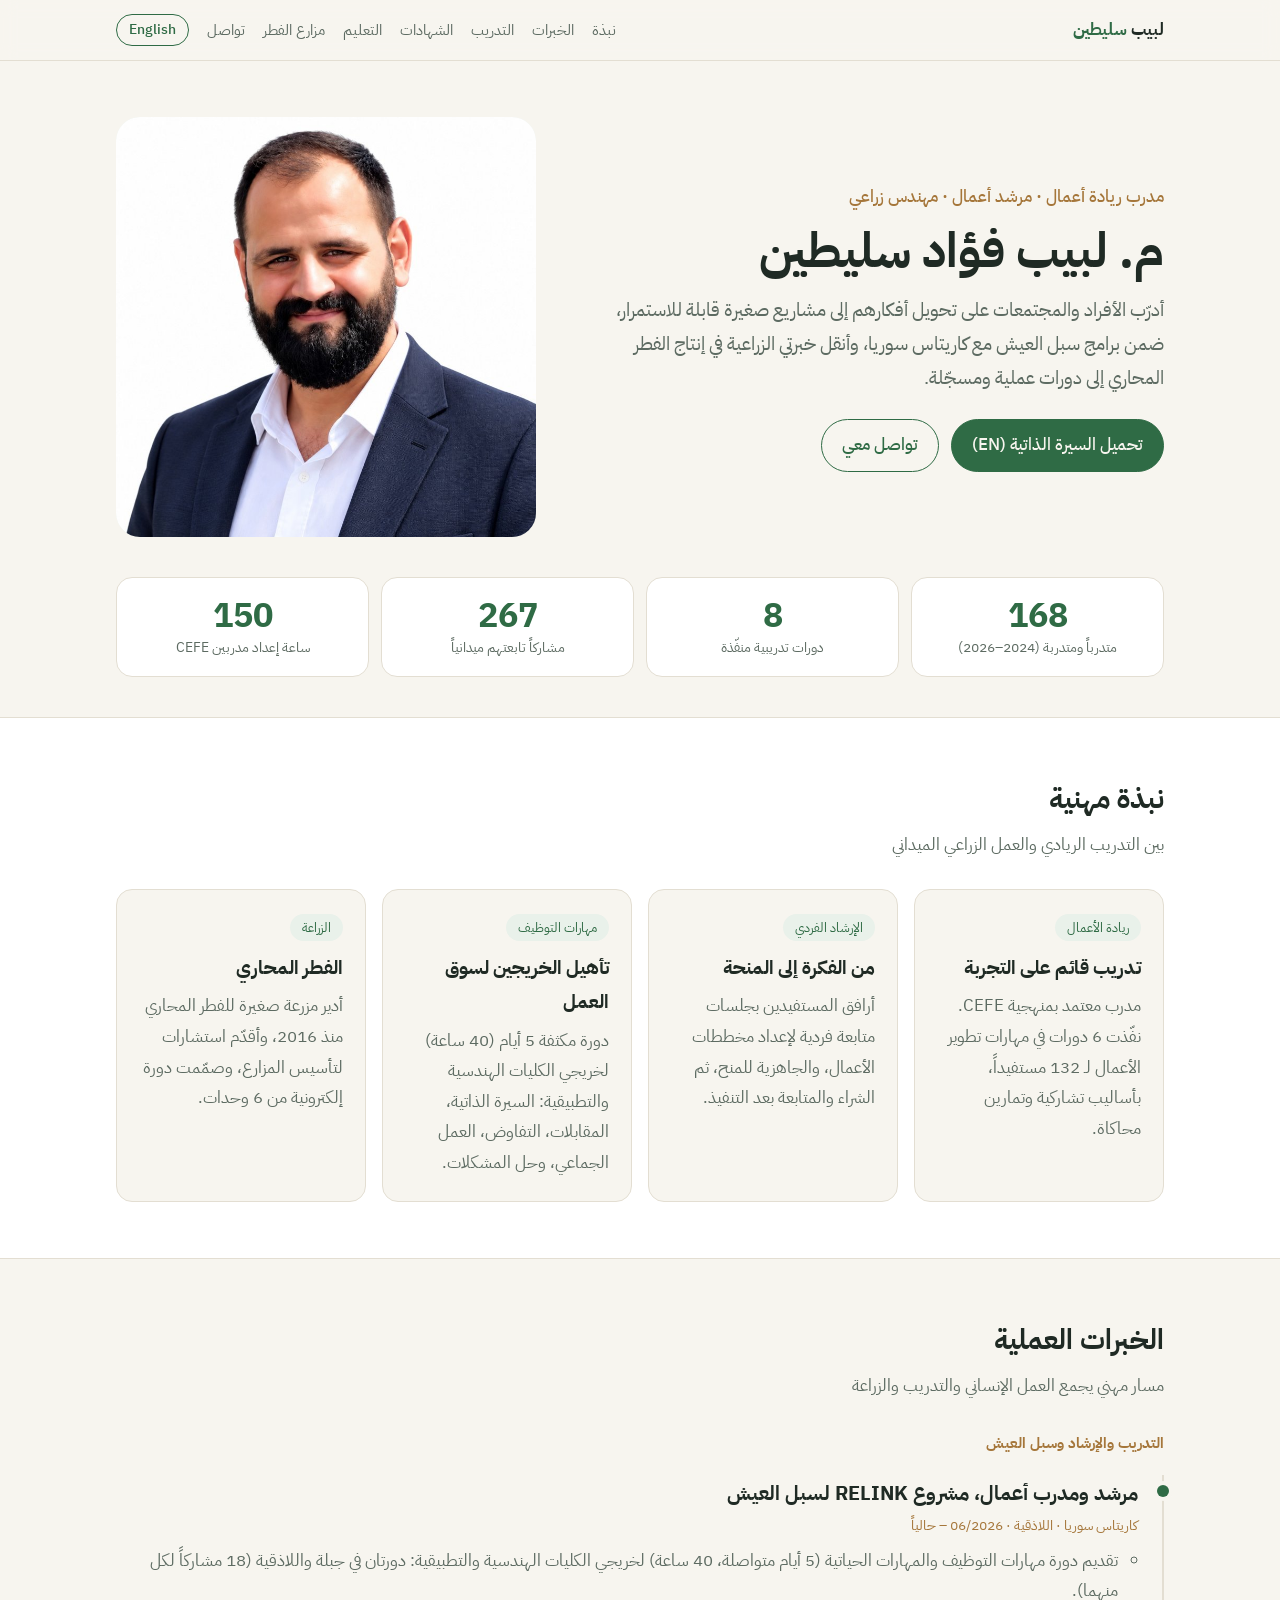
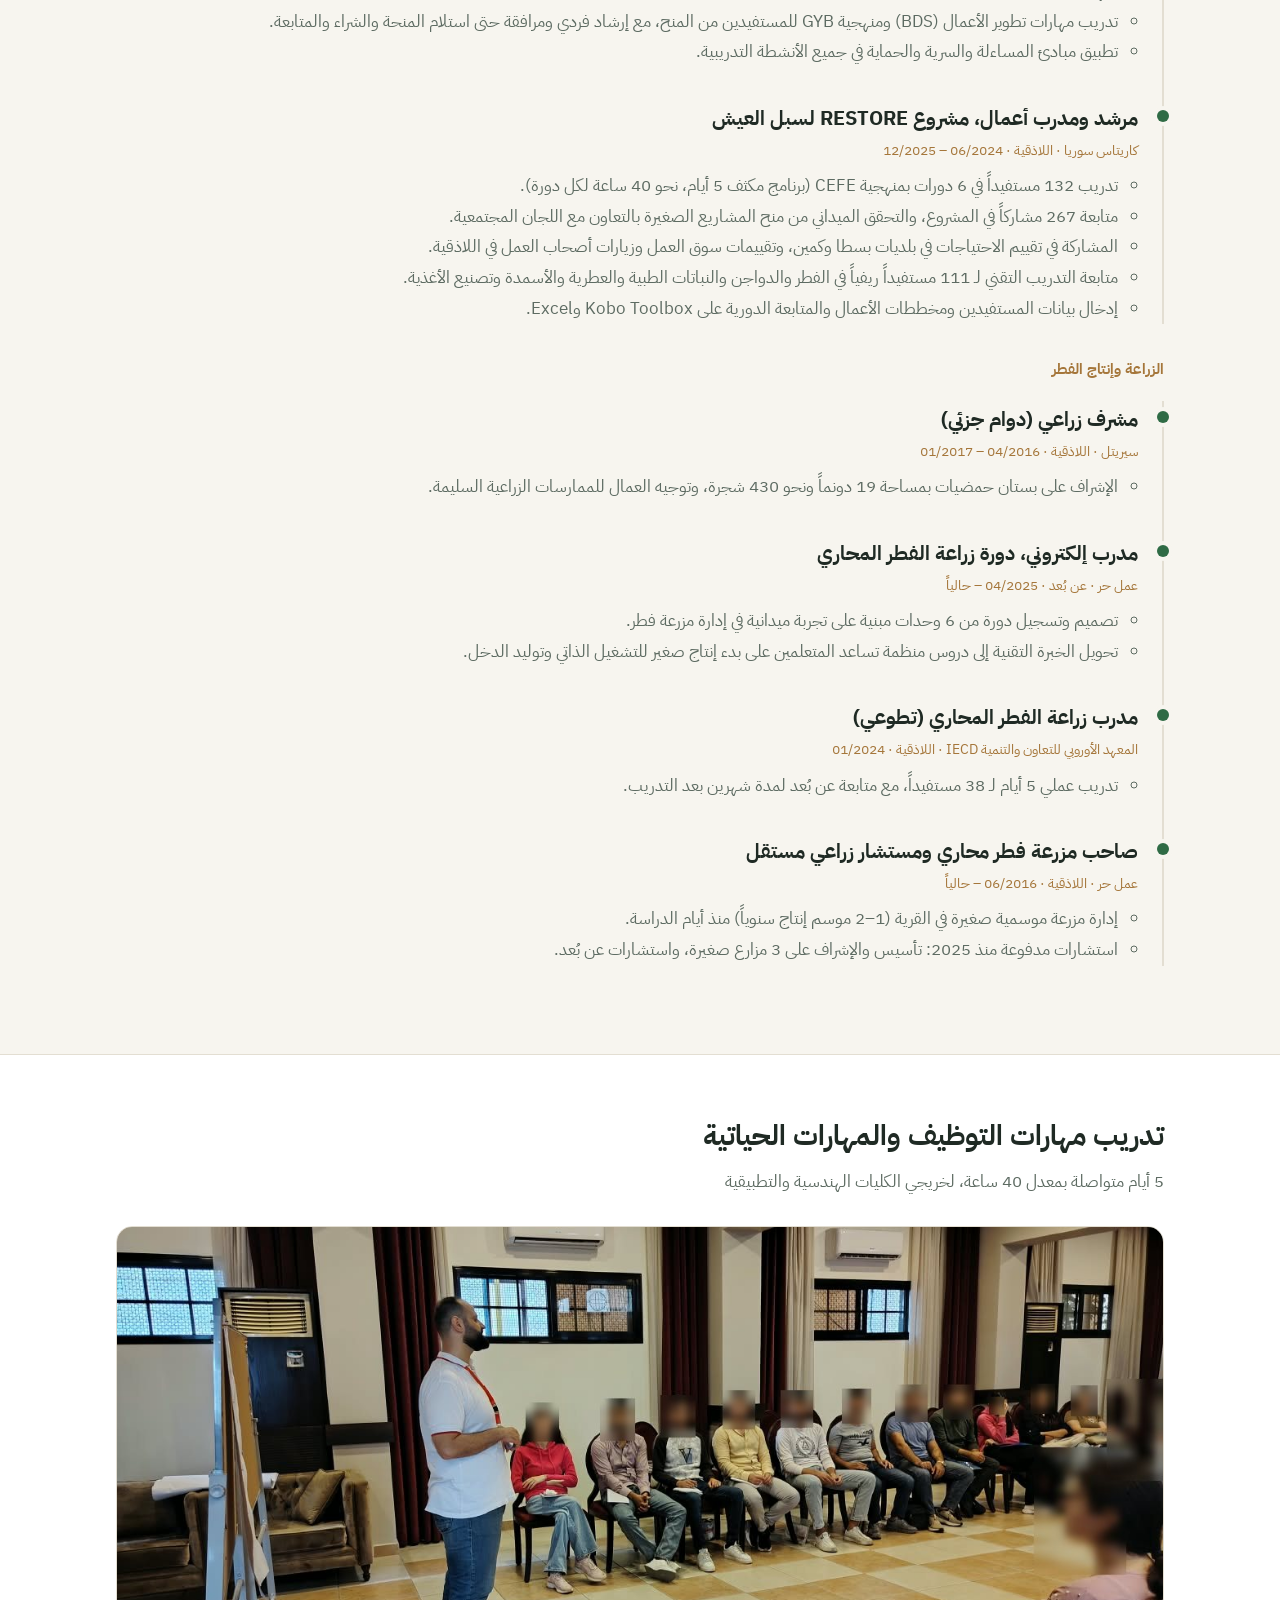
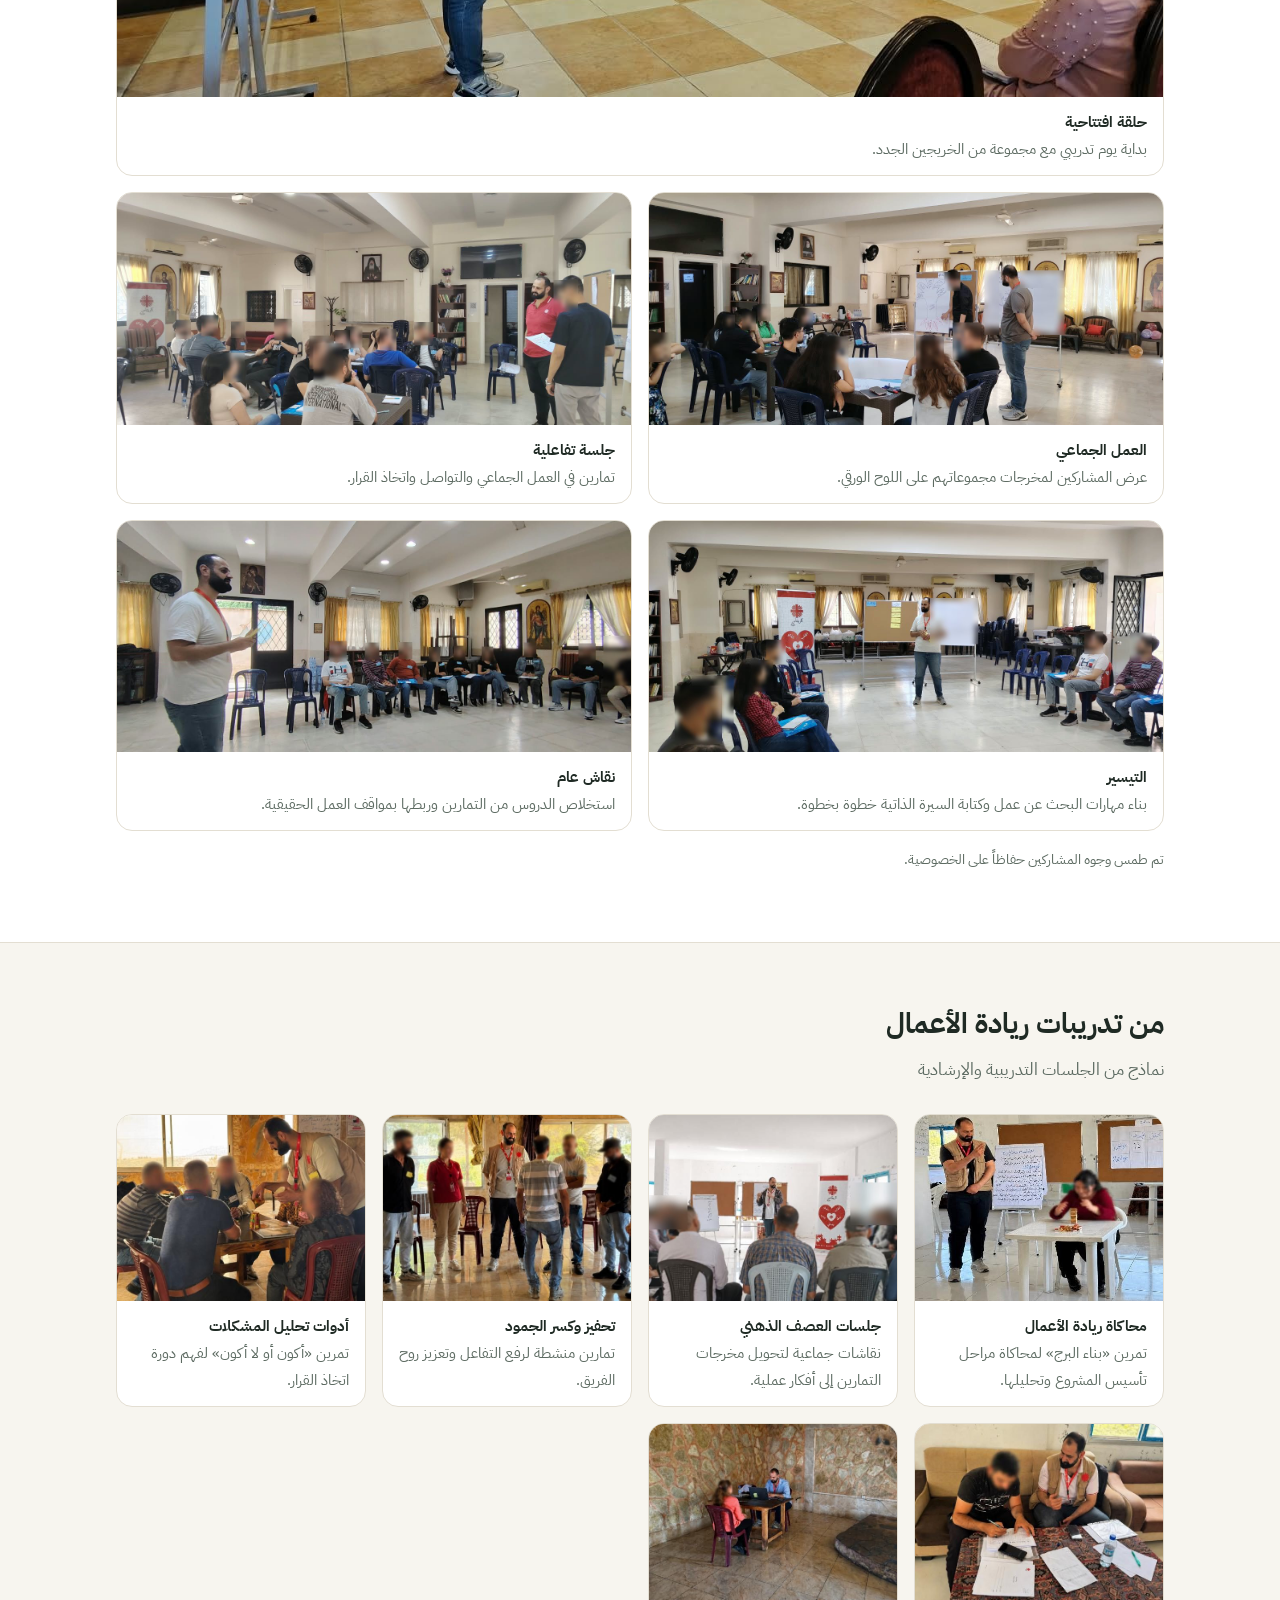
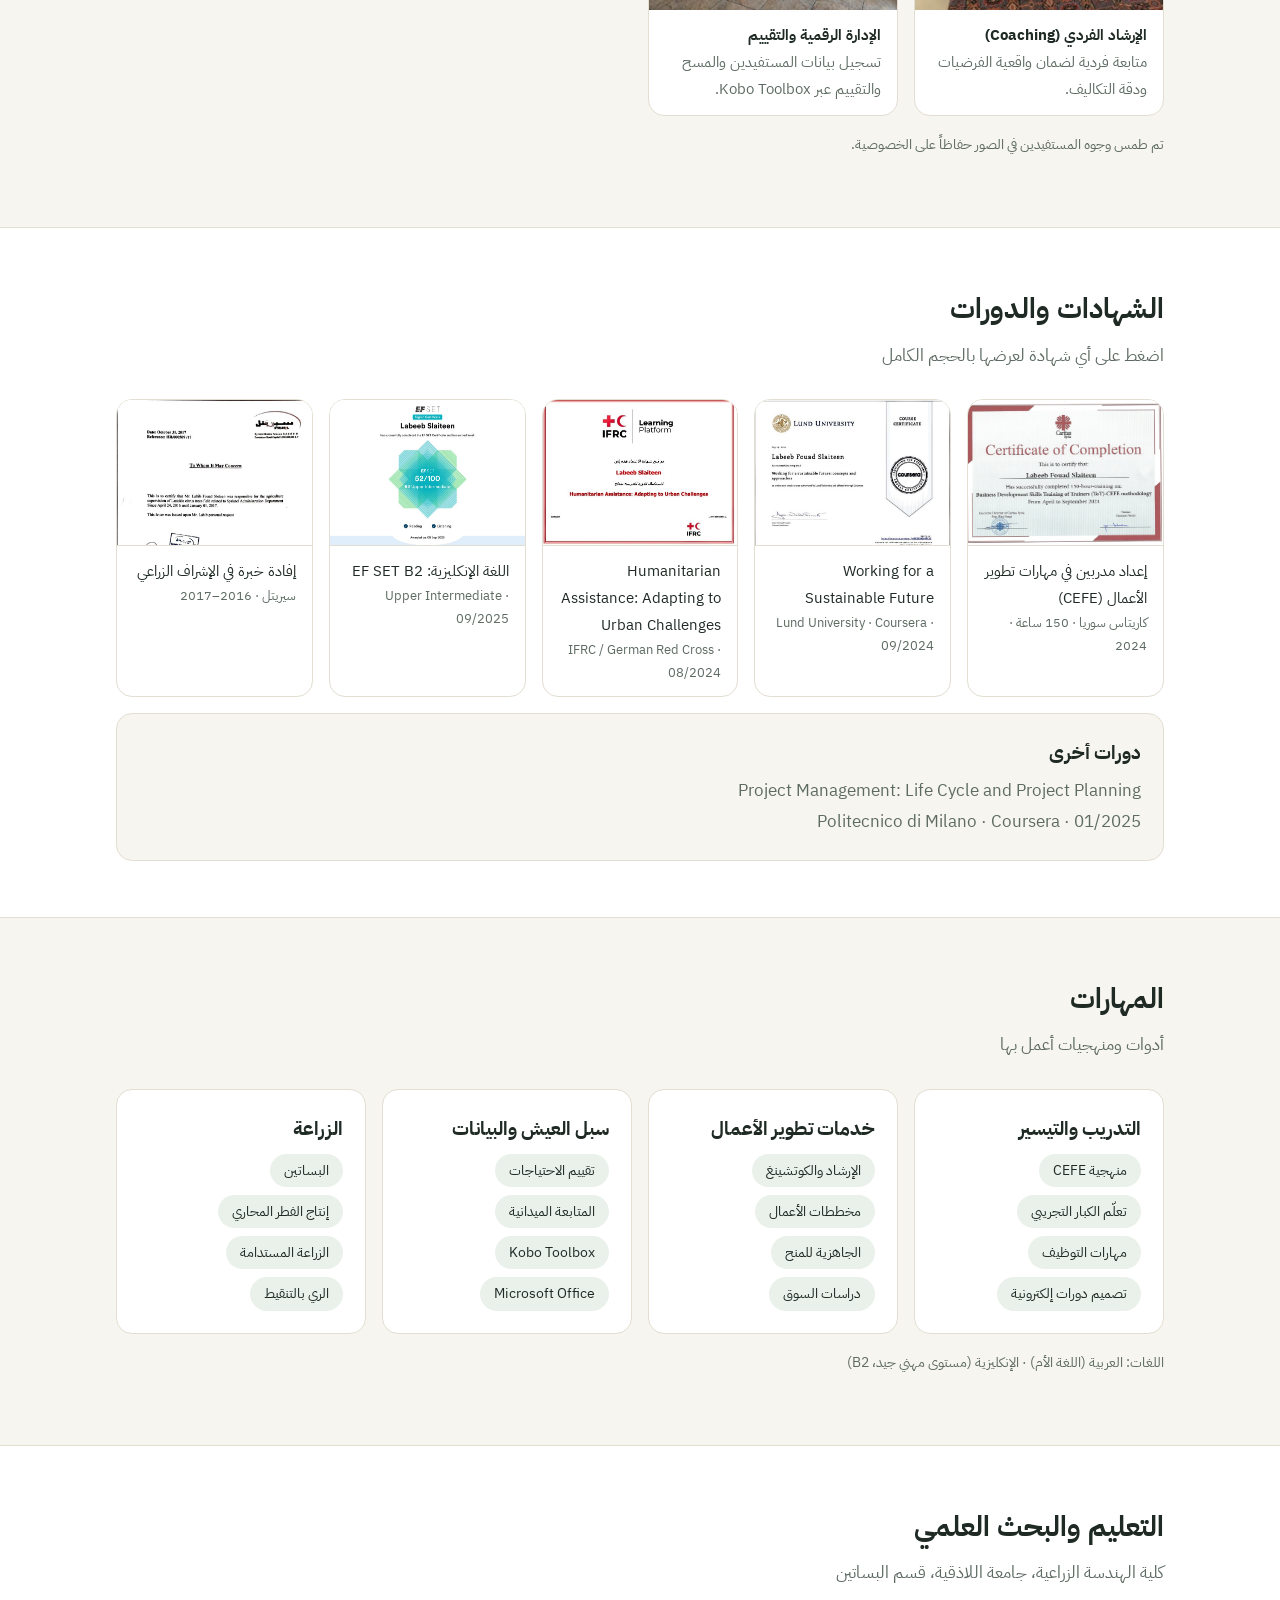
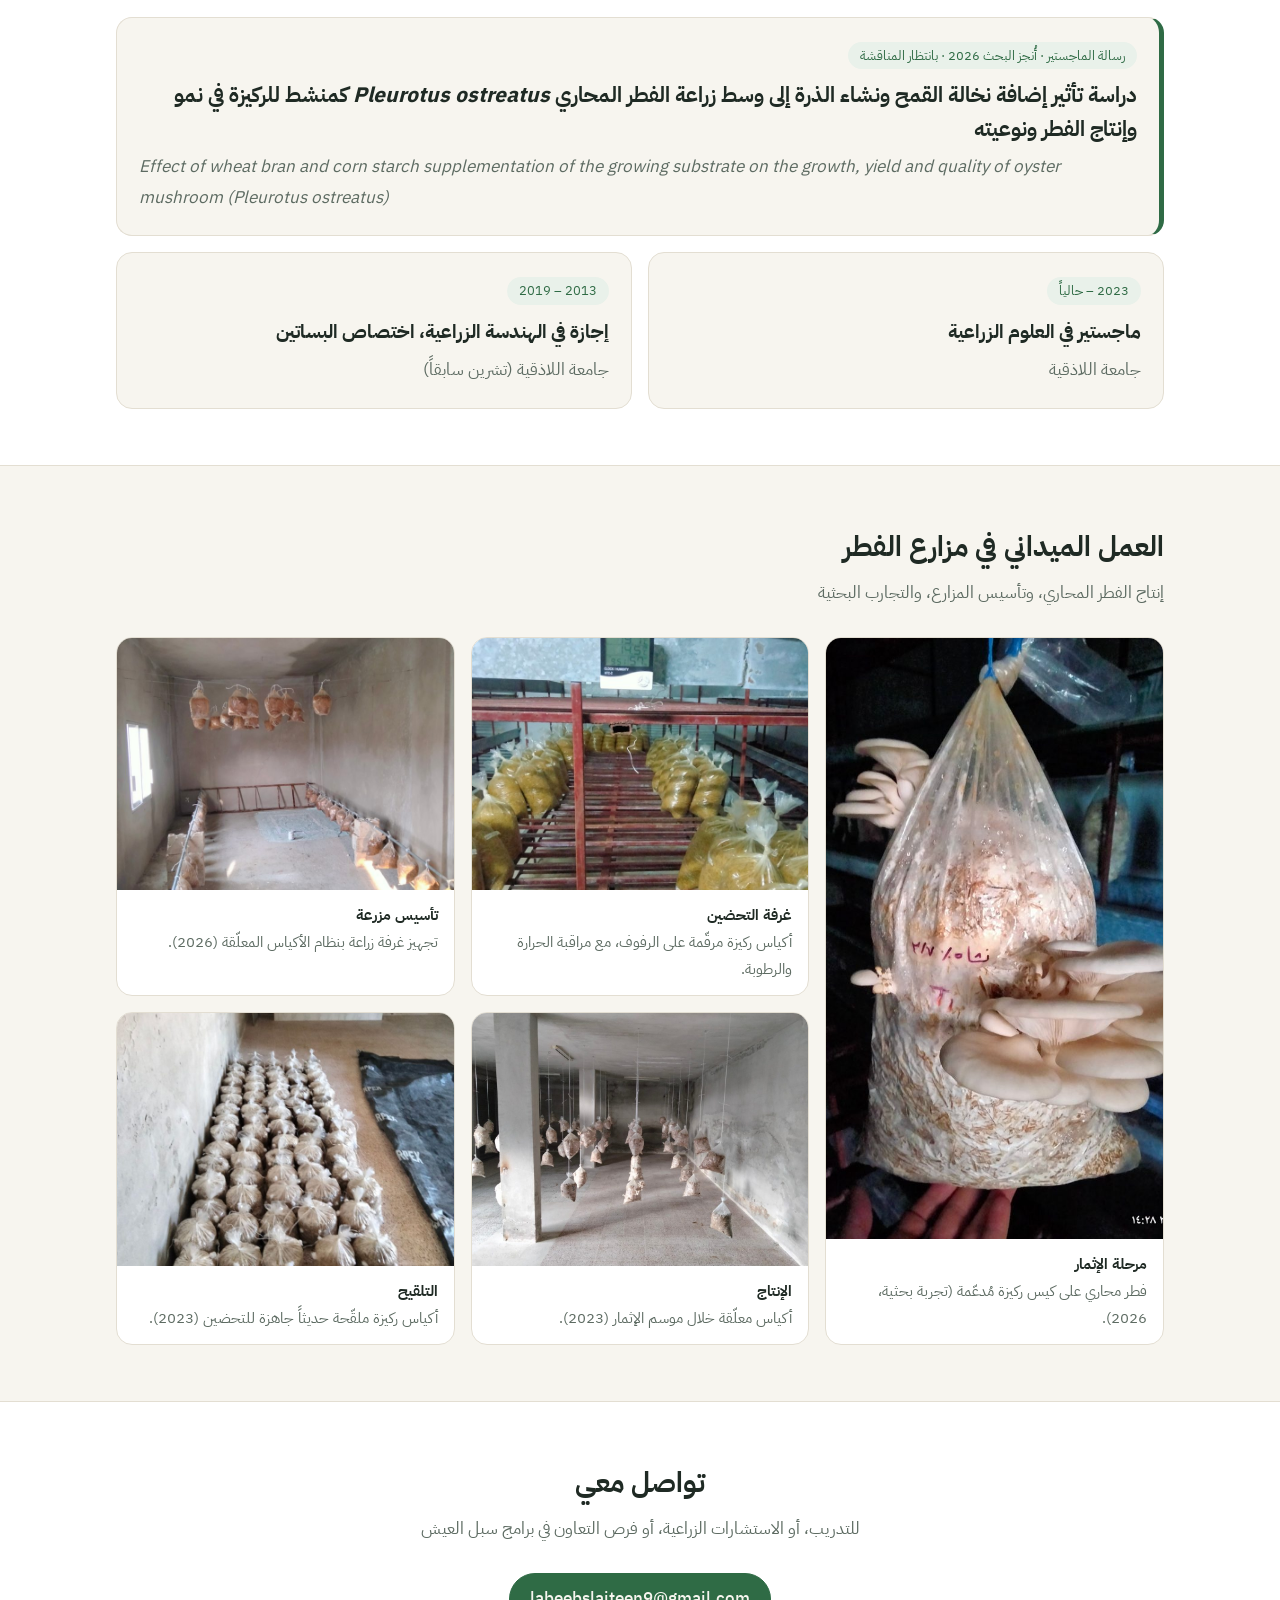
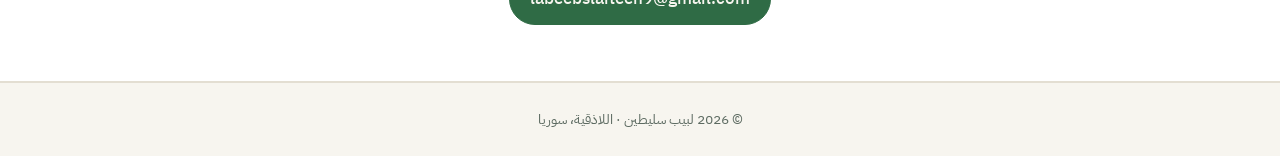
==== ar/index.html @ 0c7c473b "Put training experience and galleries first, agriculture and mushroom content last Co-Authored-By: C" ====
<!doctype html>
<html lang="ar" dir="rtl">
<head>
<meta charset="utf-8">
<meta name="viewport" content="width=device-width, initial-scale=1">
<title>لبيب سليطين | مدرب ريادة أعمال ومهندس زراعي</title>
<meta name="description" content="لبيب سليطين: مدرب ريادة أعمال ومهارات توظيف، ومرشد أعمال في برامج سبل العيش، ومهندس زراعي متخصص في إنتاج الفطر المحاري.">
<meta property="og:title" content="لبيب سليطين | مدرب ريادة أعمال ومهندس زراعي">
<meta property="og:description" content="معرض أعمال: تدريب ريادة الأعمال (CEFE)، مهارات التوظيف، الإرشاد الفردي، وإنتاج الفطر المحاري.">
<meta property="og:image" content="https://labeebslaiteen9-alt.github.io/assets/img/profile.jpg">
<meta property="og:url" content="https://labeebslaiteen9-alt.github.io/ar/">
<meta property="og:type" content="website">
<meta name="twitter:card" content="summary_large_image">
<link rel="preconnect" href="https://fonts.googleapis.com">
<link rel="preconnect" href="https://fonts.gstatic.com" crossorigin>
<link href="https://fonts.googleapis.com/css2?family=IBM+Plex+Sans:wght@400;500;700&family=IBM+Plex+Sans+Arabic:wght@400;500;700&display=swap" rel="stylesheet">
<link rel="stylesheet" href="../assets/style.css">
<link rel="alternate" hreflang="en" href="../">
</head>
<body>

<header class="nav">
  <div class="wrap">
    <a class="logo" href="#top">لبيب <span>سليطين</span></a>
    <div class="nav-end">
    <nav><ul>
      <li><a href="#about">نبذة</a></li>
      <li><a href="#experience">الخبرات</a></li>
      <li><a href="#employability">التدريب</a></li>
      <li><a href="#certs">الشهادات</a></li>
      <li><a href="#research">التعليم</a></li>
      <li><a href="#farm">مزارع الفطر</a></li>
      <li><a href="#contact">تواصل</a></li>
    </ul></nav>
    <a class="lang" href="../" lang="en">English</a>
    </div>
  </div>
</header>

<main id="top">
<section class="hero">
  <div class="wrap">
    <div>
      <p class="kicker">مدرب ريادة أعمال · مرشد أعمال · مهندس زراعي</p>
      <h1>م. لبيب فؤاد سليطين</h1>
      <p class="lead">أدرّب الأفراد والمجتمعات على تحويل أفكارهم إلى مشاريع صغيرة قابلة للاستمرار، ضمن برامج سبل العيش مع كاريتاس سوريا، وأنقل خبرتي الزراعية في إنتاج الفطر المحاري إلى دورات عملية ومسجّلة.</p>
      <div class="btns">
        <a class="btn primary" href="../assets/docs/Labeeb_Slaiteen_CV.pdf" target="_blank">تحميل السيرة الذاتية (EN)</a>
        <a class="btn ghost" href="#contact">تواصل معي</a>
      </div>
    </div>
    <div class="hero-img"><img src="../assets/img/profile.jpg" alt="صورة لبيب سليطين"></div>
  </div>
  <div class="wrap">
    <div class="stats" style="margin-top:40px">
      <div class="stat"><b>168</b><span>متدرباً ومتدربة (2024–2026)</span></div>
      <div class="stat"><b>8</b><span>دورات تدريبية منفّذة</span></div>
      <div class="stat"><b>267</b><span>مشاركاً تابعتهم ميدانياً</span></div>
      <div class="stat"><b>150</b><span>ساعة إعداد مدربين CEFE</span></div>
    </div>
  </div>
</section>

<section id="about" class="alt">
  <div class="wrap">
    <h2>نبذة مهنية</h2>
    <p class="sub">بين التدريب الريادي والعمل الزراعي الميداني</p>
    <div class="grid">
      <div class="card">
        <span class="tag">ريادة الأعمال</span>
        <h3>تدريب قائم على التجربة</h3>
        <p>مدرب معتمد بمنهجية CEFE. نفّذت 6 دورات في مهارات تطوير الأعمال لـ 132 مستفيداً، بأساليب تشاركية وتمارين محاكاة.</p>
      </div>
      <div class="card">
        <span class="tag">الإرشاد الفردي</span>
        <h3>من الفكرة إلى المنحة</h3>
        <p>أرافق المستفيدين بجلسات متابعة فردية لإعداد مخططات الأعمال، والجاهزية للمنح، ثم الشراء والمتابعة بعد التنفيذ.</p>
      </div>
      <div class="card">
        <span class="tag">مهارات التوظيف</span>
        <h3>تأهيل الخريجين لسوق العمل</h3>
        <p>دورة مكثفة 5 أيام (40 ساعة) لخريجي الكليات الهندسية والتطبيقية: السيرة الذاتية، المقابلات، التفاوض، العمل الجماعي، وحل المشكلات.</p>
      </div>
      <div class="card">
        <span class="tag">الزراعة</span>
        <h3>الفطر المحاري</h3>
        <p>أدير مزرعة صغيرة للفطر المحاري منذ 2016، وأقدّم استشارات لتأسيس المزارع، وصمّمت دورة إلكترونية من 6 وحدات.</p>
      </div>
    </div>
  </div>
</section>

<section id="experience">
  <div class="wrap">
    <h2>الخبرات العملية</h2>
    <p class="sub">مسار مهني يجمع العمل الإنساني والتدريب والزراعة</p>
    <h3 class="group-title">التدريب والإرشاد وسبل العيش</h3>
    <ol class="timeline">
      <li>
        <h3>مرشد ومدرب أعمال، مشروع RELINK لسبل العيش</h3>
        <p class="meta">كاريتاس سوريا · اللاذقية · 06/2026 – حالياً</p>
        <ul>
          <li>تقديم دورة مهارات التوظيف والمهارات الحياتية (5 أيام متواصلة، 40 ساعة) لخريجي الكليات الهندسية والتطبيقية: دورتان في جبلة واللاذقية (18 مشاركاً لكل منهما).</li>
          <li>تدريب مهارات تطوير الأعمال (BDS) ومنهجية GYB للمستفيدين من المنح، مع إرشاد فردي ومرافقة حتى استلام المنحة والشراء والمتابعة.</li>
          <li>تطبيق مبادئ المساءلة والسرية والحماية في جميع الأنشطة التدريبية.</li>
        </ul>
      </li>
      <li>
        <h3>مرشد ومدرب أعمال، مشروع RESTORE لسبل العيش</h3>
        <p class="meta">كاريتاس سوريا · اللاذقية · 06/2024 – 12/2025</p>
        <ul>
          <li>تدريب 132 مستفيداً في 6 دورات بمنهجية CEFE (برنامج مكثف 5 أيام، نحو 40 ساعة لكل دورة).</li>
          <li>متابعة 267 مشاركاً في المشروع، والتحقق الميداني من منح المشاريع الصغيرة بالتعاون مع اللجان المجتمعية.</li>
          <li>المشاركة في تقييم الاحتياجات في بلديات بسطا وكمين، وتقييمات سوق العمل وزيارات أصحاب العمل في اللاذقية.</li>
          <li>متابعة التدريب التقني لـ 111 مستفيداً ريفياً في الفطر والدواجن والنباتات الطبية والعطرية والأسمدة وتصنيع الأغذية.</li>
          <li>إدخال بيانات المستفيدين ومخططات الأعمال والمتابعة الدورية على Kobo Toolbox وExcel.</li>
        </ul>
      </li>
    </ol>
    <h3 class="group-title">الزراعة وإنتاج الفطر</h3>
    <ol class="timeline">
      <li>
        <h3>مشرف زراعي (دوام جزئي)</h3>
        <p class="meta">سيريتل · اللاذقية · 04/2016 – 01/2017</p>
        <ul>
          <li>الإشراف على بستان حمضيات بمساحة 19 دونماً ونحو 430 شجرة، وتوجيه العمال للممارسات الزراعية السليمة.</li>
        </ul>
      </li>
      <li>
        <h3>مدرب إلكتروني، دورة زراعة الفطر المحاري</h3>
        <p class="meta">عمل حر · عن بُعد · 04/2025 – حالياً</p>
        <ul>
          <li>تصميم وتسجيل دورة من 6 وحدات مبنية على تجربة ميدانية في إدارة مزرعة فطر.</li>
          <li>تحويل الخبرة التقنية إلى دروس منظمة تساعد المتعلمين على بدء إنتاج صغير للتشغيل الذاتي وتوليد الدخل.</li>
        </ul>
      </li>
      <li>
        <h3>مدرب زراعة الفطر المحاري (تطوعي)</h3>
        <p class="meta">المعهد الأوروبي للتعاون والتنمية IECD · اللاذقية · 01/2024</p>
        <ul>
          <li>تدريب عملي 5 أيام لـ 38 مستفيداً، مع متابعة عن بُعد لمدة شهرين بعد التدريب.</li>
        </ul>
      </li>
      <li>
        <h3>صاحب مزرعة فطر محاري ومستشار زراعي مستقل</h3>
        <p class="meta">عمل حر · اللاذقية · 06/2016 – حالياً</p>
        <ul>
          <li>إدارة مزرعة موسمية صغيرة في القرية (1–2 موسم إنتاج سنوياً) منذ أيام الدراسة.</li>
          <li>استشارات مدفوعة منذ 2025: تأسيس والإشراف على 3 مزارع صغيرة، واستشارات عن بُعد.</li>
        </ul>
      </li>
    </ol>
  </div>
</section>

<section id="employability" class="alt">
  <div class="wrap">
    <h2>تدريب مهارات التوظيف والمهارات الحياتية</h2>
    <p class="sub">5 أيام متواصلة بمعدل 40 ساعة، لخريجي الكليات الهندسية والتطبيقية</p>
    <div class="gallery">
      <figure><img src="../assets/img/emp-circle.jpg" alt="جلسة تدريب مهارات التوظيف" loading="lazy"><figcaption><b>حلقة افتتاحية</b>بداية يوم تدريبي مع مجموعة من الخريجين الجدد.</figcaption></figure>
      <figure><img src="../assets/img/emp-groupwork.jpg" alt="جلسة تدريب مهارات التوظيف" loading="lazy"><figcaption><b>العمل الجماعي</b>عرض المشاركين لمخرجات مجموعاتهم على اللوح الورقي.</figcaption></figure>
      <figure><img src="../assets/img/emp-session.jpg" alt="جلسة تدريب مهارات التوظيف" loading="lazy"><figcaption><b>جلسة تفاعلية</b>تمارين في العمل الجماعي والتواصل واتخاذ القرار.</figcaption></figure>
      <figure><img src="../assets/img/emp-facilitation.jpg" alt="جلسة تدريب مهارات التوظيف" loading="lazy"><figcaption><b>التيسير</b>بناء مهارات البحث عن عمل وكتابة السيرة الذاتية خطوة بخطوة.</figcaption></figure>
      <figure><img src="../assets/img/emp-discussion.jpg" alt="جلسة تدريب مهارات التوظيف" loading="lazy"><figcaption><b>نقاش عام</b>استخلاص الدروس من التمارين وربطها بمواقف العمل الحقيقية.</figcaption></figure>
    </div>
    <p class="note">تم طمس وجوه المشاركين حفاظاً على الخصوصية.</p>
  </div>
</section>

<section id="gallery">
  <div class="wrap">
    <h2>من تدريبات ريادة الأعمال</h2>
    <p class="sub">نماذج من الجلسات التدريبية والإرشادية</p>
    <div class="gallery">
      <figure><img src="../assets/img/tower.jpg" alt="تمرين بناء البرج" loading="lazy"><figcaption><b>محاكاة ريادة الأعمال</b>تمرين «بناء البرج» لمحاكاة مراحل تأسيس المشروع وتحليلها.</figcaption></figure>
      <figure><img src="../assets/img/brainstorm.jpg" alt="جلسة عصف ذهني" loading="lazy"><figcaption><b>جلسات العصف الذهني</b>نقاشات جماعية لتحويل مخرجات التمارين إلى أفكار عملية.</figcaption></figure>
      <figure><img src="../assets/img/energizer.jpg" alt="تمرين منشط" loading="lazy"><figcaption><b>تحفيز وكسر الجمود</b>تمارين منشطة لرفع التفاعل وتعزيز روح الفريق.</figcaption></figure>
      <figure><img src="../assets/img/problem.jpg" alt="تحليل المشكلات" loading="lazy"><figcaption><b>أدوات تحليل المشكلات</b>تمرين «أكون أو لا أكون» لفهم دورة اتخاذ القرار.</figcaption></figure>
      <figure><img src="../assets/img/coaching.jpg" alt="إرشاد فردي" loading="lazy"><figcaption><b>الإرشاد الفردي (Coaching)</b>متابعة فردية لضمان واقعية الفرضيات ودقة التكاليف.</figcaption></figure>
      <figure><img src="../assets/img/kobo.jpg" alt="جمع بيانات" loading="lazy"><figcaption><b>الإدارة الرقمية والتقييم</b>تسجيل بيانات المستفيدين والمسح والتقييم عبر Kobo Toolbox.</figcaption></figure>
    </div>
    <p class="note">تم طمس وجوه المستفيدين في الصور حفاظاً على الخصوصية.</p>
  </div>
</section>

<section id="certs" class="alt">
  <div class="wrap">
    <h2>الشهادات والدورات</h2>
    <p class="sub">اضغط على أي شهادة لعرضها بالحجم الكامل</p>
    <div class="certs">
      <a class="cert" href="../assets/certs/cefe-tot.jpg" target="_blank"><img src="../assets/certs/cefe-tot.jpg" alt="شهادة CEFE ToT" loading="lazy"><div>إعداد مدربين في مهارات تطوير الأعمال (CEFE)<small>كاريتاس سوريا · 150 ساعة · 2024</small></div></a>
      <a class="cert" href="../assets/certs/lund.jpg" target="_blank"><img src="../assets/certs/lund.jpg" alt="شهادة جامعة لوند" loading="lazy"><div>Working for a Sustainable Future<small>Lund University · Coursera · 09/2024</small></div></a>
      <a class="cert" href="../assets/certs/ifrc.jpg" target="_blank"><img src="../assets/certs/ifrc.jpg" alt="شهادة IFRC" loading="lazy"><div>Humanitarian Assistance: Adapting to Urban Challenges<small>IFRC / German Red Cross · 08/2024</small></div></a>
      <a class="cert" href="../assets/certs/efset.jpg" target="_blank"><img src="../assets/certs/efset.jpg" alt="شهادة EF SET" loading="lazy"><div>اللغة الإنكليزية: <bdi>EF SET B2</bdi><small>Upper Intermediate · 09/2025</small></div></a>
      <a class="cert" href="../assets/certs/syriatel.jpg" target="_blank"><img src="../assets/certs/syriatel.jpg" alt="إفادة خبرة سيريتل" loading="lazy"><div>إفادة خبرة في الإشراف الزراعي<small>سيريتل · 2016–2017</small></div></a>
    </div>
    <div class="card" style="margin-top:16px">
      <h3>دورات أخرى</h3>
      <p><bdi>Project Management: Life Cycle and Project Planning</bdi><br><bdi>Politecnico di Milano · Coursera · 01/2025</bdi></p>
    </div>
  </div>
</section>

<section id="skills">
  <div class="wrap">
    <h2>المهارات</h2>
    <p class="sub">أدوات ومنهجيات أعمل بها</p>
    <div class="grid">
      <div class="card"><h3>التدريب والتيسير</h3><div class="chips"><span>منهجية CEFE</span><span>تعلّم الكبار التجريبي</span><span>مهارات التوظيف</span><span>تصميم دورات إلكترونية</span></div></div>
      <div class="card"><h3>خدمات تطوير الأعمال</h3><div class="chips"><span>الإرشاد والكوتشينغ</span><span>مخططات الأعمال</span><span>الجاهزية للمنح</span><span>دراسات السوق</span></div></div>
      <div class="card"><h3>سبل العيش والبيانات</h3><div class="chips"><span>تقييم الاحتياجات</span><span>المتابعة الميدانية</span><span>Kobo Toolbox</span><span>Microsoft Office</span></div></div>
      <div class="card"><h3>الزراعة</h3><div class="chips"><span>البساتين</span><span>إنتاج الفطر المحاري</span><span>الزراعة المستدامة</span><span>الري بالتنقيط</span></div></div>
    </div>
    <p class="note">اللغات: العربية (اللغة الأم) · الإنكليزية (مستوى مهني جيد، B2)</p>
  </div>
</section>

<section id="research" class="alt">
  <div class="wrap">
    <h2>التعليم والبحث العلمي</h2>
    <p class="sub">كلية الهندسة الزراعية، جامعة اللاذقية، قسم البساتين</p>
    <div class="research">
      <div class="card big">
        <span class="tag">رسالة الماجستير · أُنجز البحث 2026 · بانتظار المناقشة</span>
        <h3>دراسة تأثير إضافة نخالة القمح ونشاء الذرة إلى وسط زراعة الفطر المحاري <i>Pleurotus ostreatus</i> كمنشط للركيزة في نمو وإنتاج الفطر ونوعيته</h3>
        <p class="alt-lang" lang="en" dir="ltr">Effect of wheat bran and corn starch supplementation of the growing substrate on the growth, yield and quality of oyster mushroom (Pleurotus ostreatus)</p>
      </div>
      <div class="card">
        <span class="tag">2023 – حالياً</span>
        <h3>ماجستير في العلوم الزراعية</h3>
        <p>جامعة اللاذقية</p>
      </div>
      <div class="card">
        <span class="tag">2013 – 2019</span>
        <h3>إجازة في الهندسة الزراعية، اختصاص البساتين</h3>
        <p>جامعة اللاذقية (تشرين سابقاً)</p>
      </div>
    </div>
  </div>
</section>

<section id="farm">
  <div class="wrap">
    <h2>العمل الميداني في مزارع الفطر</h2>
    <p class="sub">إنتاج الفطر المحاري، وتأسيس المزارع، والتجارب البحثية</p>
    <div class="gallery">
      <figure><img src="../assets/img/farm-fruiting.jpg" alt="ثمار الفطر المحاري على كيس الزراعة" loading="lazy"><figcaption><b>مرحلة الإثمار</b>فطر محاري على كيس ركيزة مُدعّمة (تجربة بحثية، 2026).</figcaption></figure>
      <figure><img src="../assets/img/farm-incubation.jpg" alt="غرفة التحضين" loading="lazy"><figcaption><b>غرفة التحضين</b>أكياس ركيزة مرقّمة على الرفوف، مع مراقبة الحرارة والرطوبة.</figcaption></figure>
      <figure><img src="../assets/img/farm-hanging-2026.jpg" alt="غرفة زراعة بنظام التعليق" loading="lazy"><figcaption><b>تأسيس مزرعة</b>تجهيز غرفة زراعة بنظام الأكياس المعلّقة (2026).</figcaption></figure>
      <figure><img src="../assets/img/farm-hanging-2023.jpg" alt="أكياس معلقة في مرحلة الإنتاج" loading="lazy"><figcaption><b>الإنتاج</b>أكياس معلّقة خلال موسم الإثمار (2023).</figcaption></figure>
      <figure><img src="../assets/img/farm-bags.jpg" alt="أكياس ملقحة حديثاً" loading="lazy"><figcaption><b>التلقيح</b>أكياس ركيزة ملقّحة حديثاً جاهزة للتحضين (2023).</figcaption></figure>
    </div>
  </div>
</section>

<section id="contact" class="alt contact">
  <div class="wrap">
    <h2>تواصل معي</h2>
    <p class="sub">للتدريب، أو الاستشارات الزراعية، أو فرص التعاون في برامج سبل العيش</p>
    <div class="btns">
      <a class="btn primary" href="mailto:labeebslaiteen9@gmail.com">labeebslaiteen9@gmail.com</a>
    </div>
  </div>
</section>
</main>

<footer>© <span id="y">2026</span> لبيب سليطين · اللاذقية، سوريا</footer>
<script>document.getElementById('y').textContent=new Date().getFullYear()</script>
</body>
</html>
---- assets/style.css ----
:root{
  --bg:#f7f5ef; --surface:#ffffff; --ink:#1f2a24; --muted:#5d6b62;
  --brand:#2f6b45; --brand-2:#a5763a; --line:#e3ded2; --soft:#e9f1ea;
}
@media (prefers-color-scheme: dark){
  :root{ --bg:#121714; --surface:#1a211d; --ink:#e7ece8; --muted:#a3b0a7;
    --brand:#7fc495; --brand-2:#d6a866; --line:#2c3630; --soft:#1f2c24; }
}
*{box-sizing:border-box}
html{scroll-behavior:smooth}
body{margin:0;background:var(--bg);color:var(--ink);
  font-family:"IBM Plex Sans Arabic","IBM Plex Sans",system-ui,sans-serif;line-height:1.8;font-size:17px}
img{max-width:100%;display:block}
a{color:var(--brand)}
.wrap{max-width:1080px;margin:0 auto;padding:0 16px}

/* nav */
header.nav{position:sticky;top:0;z-index:10;background:color-mix(in srgb,var(--bg) 88%,transparent);
  backdrop-filter:blur(8px);border-bottom:1px solid var(--line)}
header.nav .wrap{display:flex;align-items:center;justify-content:space-between;height:60px;gap:12px}
.logo{font-weight:700;text-decoration:none;color:var(--ink)}
.logo span{color:var(--brand)}
nav ul{display:flex;gap:18px;list-style:none;margin:0;padding:0}
nav a{text-decoration:none;color:var(--muted);font-size:15px}
nav a:hover{color:var(--brand)}
@media (max-width:760px){ nav ul{display:none} }

/* hero */
.hero{padding:56px 0 40px}
.hero .wrap{display:grid;grid-template-columns:1.4fr 1fr;gap:40px;align-items:center}
.kicker{color:var(--brand-2);font-weight:500;margin:0 0 8px}
h1{font-size:clamp(32px,5vw,48px);line-height:1.25;margin:0 0 12px}
.lead{color:var(--muted);font-size:19px;margin:0 0 24px}
.btns{display:flex;flex-wrap:wrap;gap:12px}
.btn{display:inline-block;padding:10px 20px;border-radius:999px;text-decoration:none;font-weight:500;
  border:1.5px solid var(--brand)}
.btn.primary{background:var(--brand);color:var(--bg)}
.btn.ghost{color:var(--brand)}
.hero-img{border-radius:24px;overflow:hidden;aspect-ratio:1/1;background:var(--soft)}
.hero-img img{width:100%;height:100%;object-fit:cover;object-position:center top}
@media (max-width:760px){ .hero .wrap{grid-template-columns:1fr} .hero-img{max-width:320px} }

/* stats */
.stats{display:grid;grid-template-columns:repeat(4,1fr);gap:12px;margin:8px 0 0}
.stat{background:var(--surface);border:1px solid var(--line);border-radius:16px;padding:18px;text-align:center}
.stat b{display:block;font-size:34px;color:var(--brand);line-height:1.2}
.stat span{color:var(--muted);font-size:14px}
@media (max-width:760px){ .stats{grid-template-columns:repeat(2,1fr)} }

section{padding:56px 0}
section h2{font-size:28px;margin:0 0 6px}
.sub{color:var(--muted);margin:0 0 28px}
.alt{background:var(--surface);border-block:1px solid var(--line)}

/* cards */
.grid{display:grid;grid-template-columns:repeat(auto-fit,minmax(220px,1fr));gap:16px}
.card{background:var(--surface);border:1px solid var(--line);border-radius:16px;padding:22px}
.alt .card{background:var(--bg)}
.card h3{margin:0 0 6px;font-size:19px}
.card p{margin:0;color:var(--muted)}
.tag{display:inline-block;background:var(--soft);color:var(--brand);border-radius:999px;
  padding:2px 12px;font-size:13px;margin:0 0 10px}

/* timeline */
.timeline{border-inline-start:2px solid var(--line);margin:0;padding-inline-start:24px;list-style:none}
.timeline>li{position:relative;margin:0 0 32px}
.timeline>li::before{content:"";position:absolute;inset-inline-start:-31px;top:10px;width:12px;height:12px;
  border-radius:50%;background:var(--brand);box-shadow:0 0 0 4px var(--bg)}
.alt .timeline>li::before{box-shadow:0 0 0 4px var(--surface)}
.timeline h3{margin:0;font-size:20px}
.meta{color:var(--brand-2);font-size:14px;margin:2px 0 8px}
.timeline ul{margin:0;padding-inline-start:20px;color:var(--muted)}

/* research */
.research{display:grid;grid-template-columns:1fr 1fr;gap:16px}
.research .card.big{grid-column:1/-1;border-inline-start:5px solid var(--brand)}
.research .card.big h3{font-size:21px;line-height:1.6}
.alt-lang{font-style:italic;color:var(--muted)}
@media (max-width:760px){ .research{grid-template-columns:1fr} }

/* gallery */
.gallery{display:grid;grid-template-columns:repeat(auto-fill,minmax(240px,1fr));gap:16px}
figure{margin:0;background:var(--surface);border:1px solid var(--line);border-radius:16px;overflow:hidden}
figure img{width:100%;aspect-ratio:4/3;object-fit:cover}
figcaption{padding:12px 16px;font-size:15px;color:var(--muted)}
figcaption b{display:block;color:var(--ink)}
.note{font-size:14px;color:var(--muted);margin-top:16px}

/* certs */
.certs{display:grid;grid-template-columns:repeat(auto-fill,minmax(180px,1fr));gap:16px}
.cert{background:var(--surface);border:1px solid var(--line);border-radius:16px;overflow:hidden;
  text-decoration:none;color:var(--ink);display:flex;flex-direction:column}
.cert img{width:100%;aspect-ratio:4/3;object-fit:cover;object-position:top;border-bottom:1px solid var(--line);background:#fff}
.cert div{padding:12px 16px;font-size:15px}
.cert small{display:block;color:var(--muted)}

/* skills */
.chips{display:flex;flex-wrap:wrap;gap:8px;margin-top:8px}
.chips span{background:var(--soft);color:var(--ink);border-radius:999px;padding:4px 14px;font-size:14px}

/* contact */
.contact{text-align:center}
.contact .btns{justify-content:center;margin-top:20px}
footer{padding:24px 0;text-align:center;color:var(--muted);font-size:14px;border-top:1px solid var(--line)}
.lang{font-size:14px;font-weight:500;text-decoration:none;border:1.5px solid var(--brand);color:var(--brand);
  border-radius:999px;padding:2px 12px}
.nav-end{display:flex;align-items:center;gap:18px}
.hero .stats{grid-column:1/-1}
.stat span{display:block;line-height:1.5}
#farm .gallery{grid-template-columns:repeat(3,1fr)}
#farm figure:first-child{grid-row:span 2;display:flex;flex-direction:column}
#farm figure:first-child img{flex:1;aspect-ratio:auto;min-height:0;height:100%}
@media (max-width:760px){ #farm .gallery{grid-template-columns:1fr} #farm figure:first-child{grid-row:auto} #farm figure:first-child img{aspect-ratio:3/4} }
#employability .gallery{grid-template-columns:repeat(2,1fr)}
#employability figure:first-child{grid-column:1/-1}
#employability figure img{aspect-ratio:20/9}
@media (max-width:760px){ #employability .gallery{grid-template-columns:1fr} }
.group-title{font-size:15px;font-weight:700;color:var(--brand-2);margin:0 0 18px}
.timeline+.group-title{margin-top:8px}
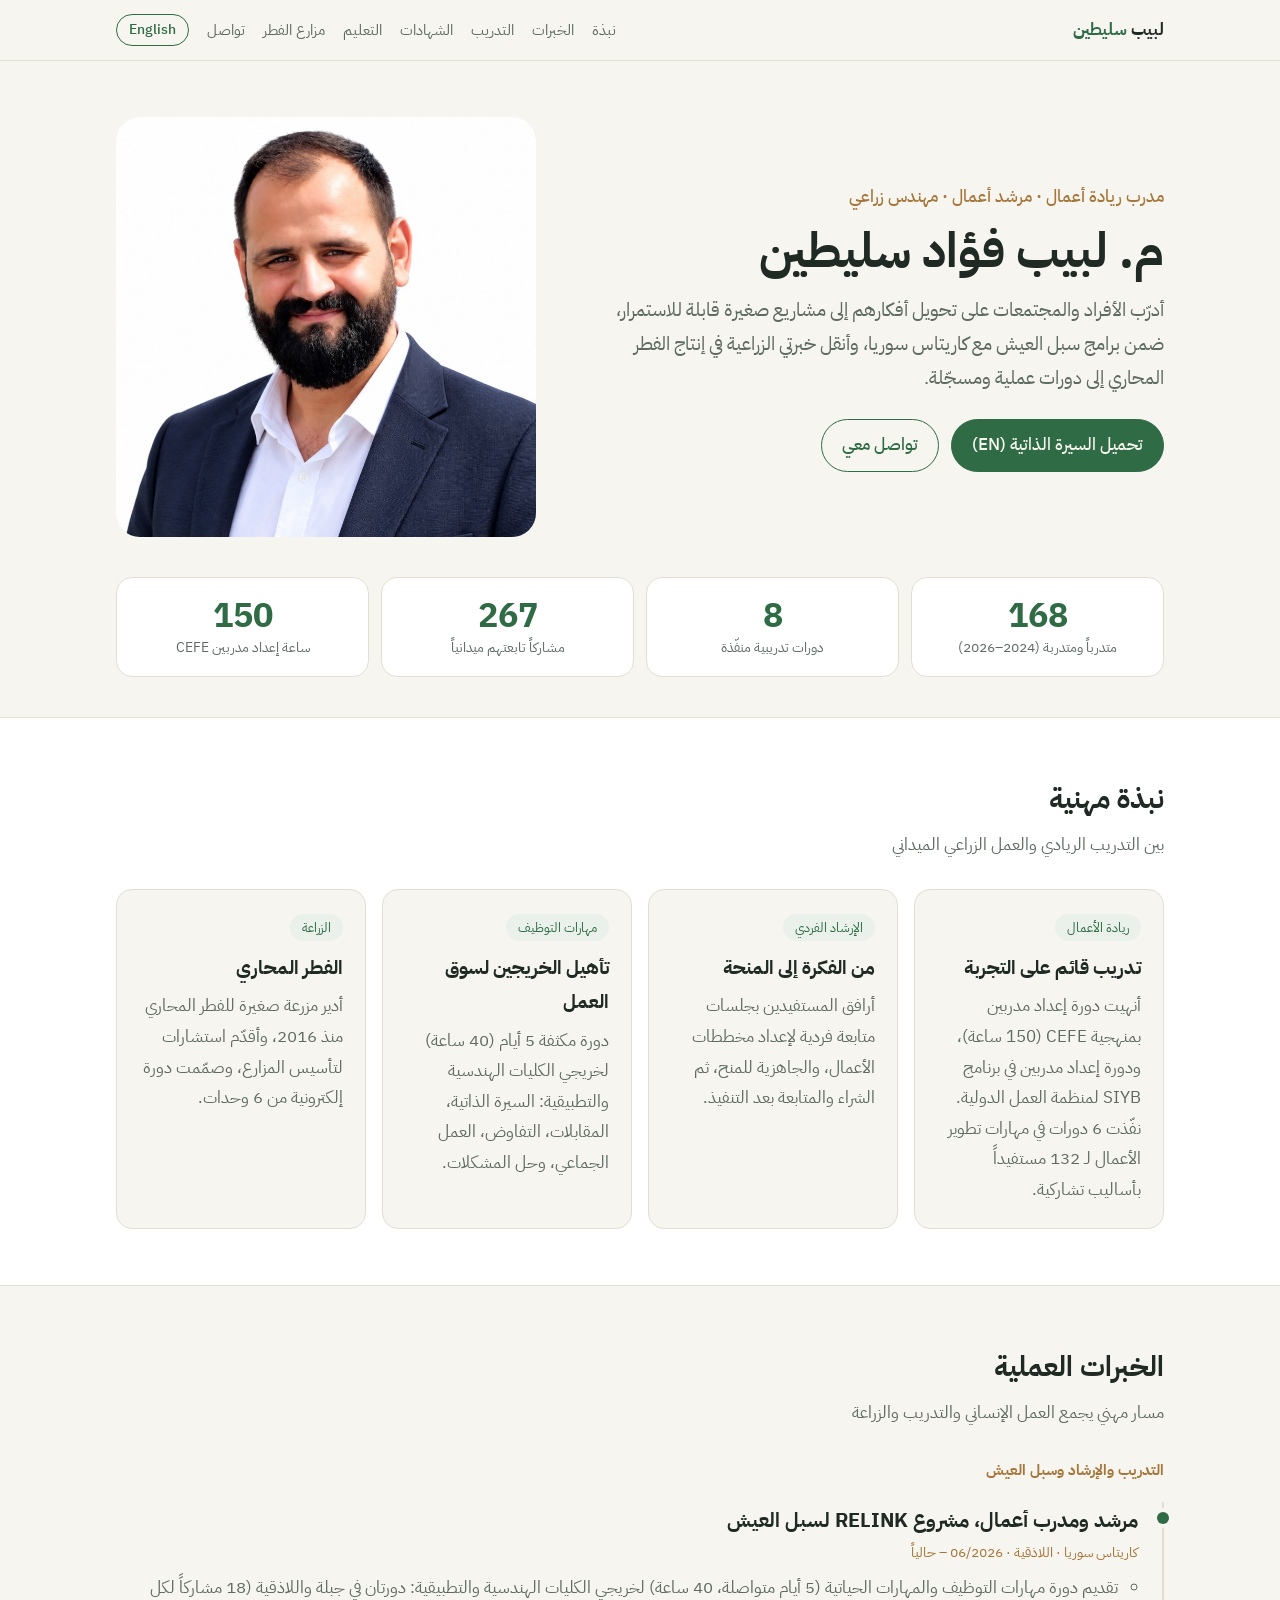
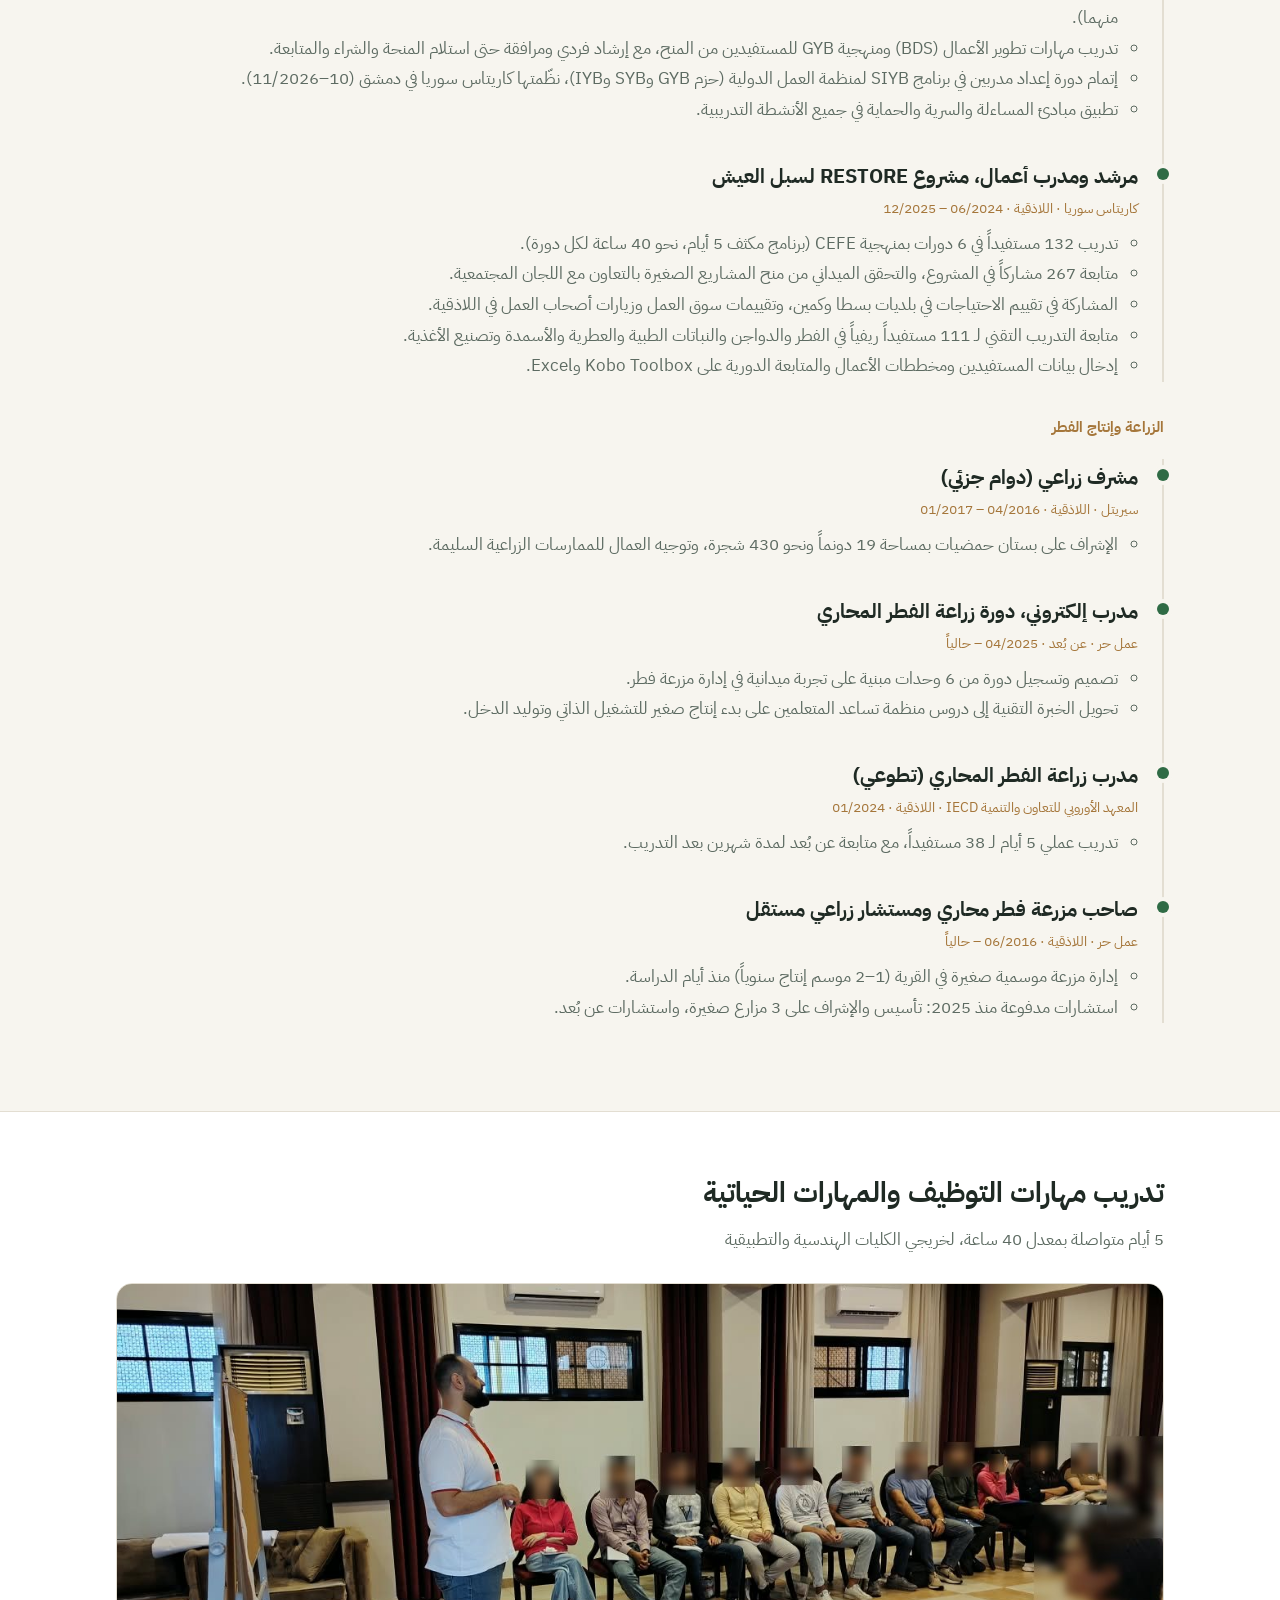
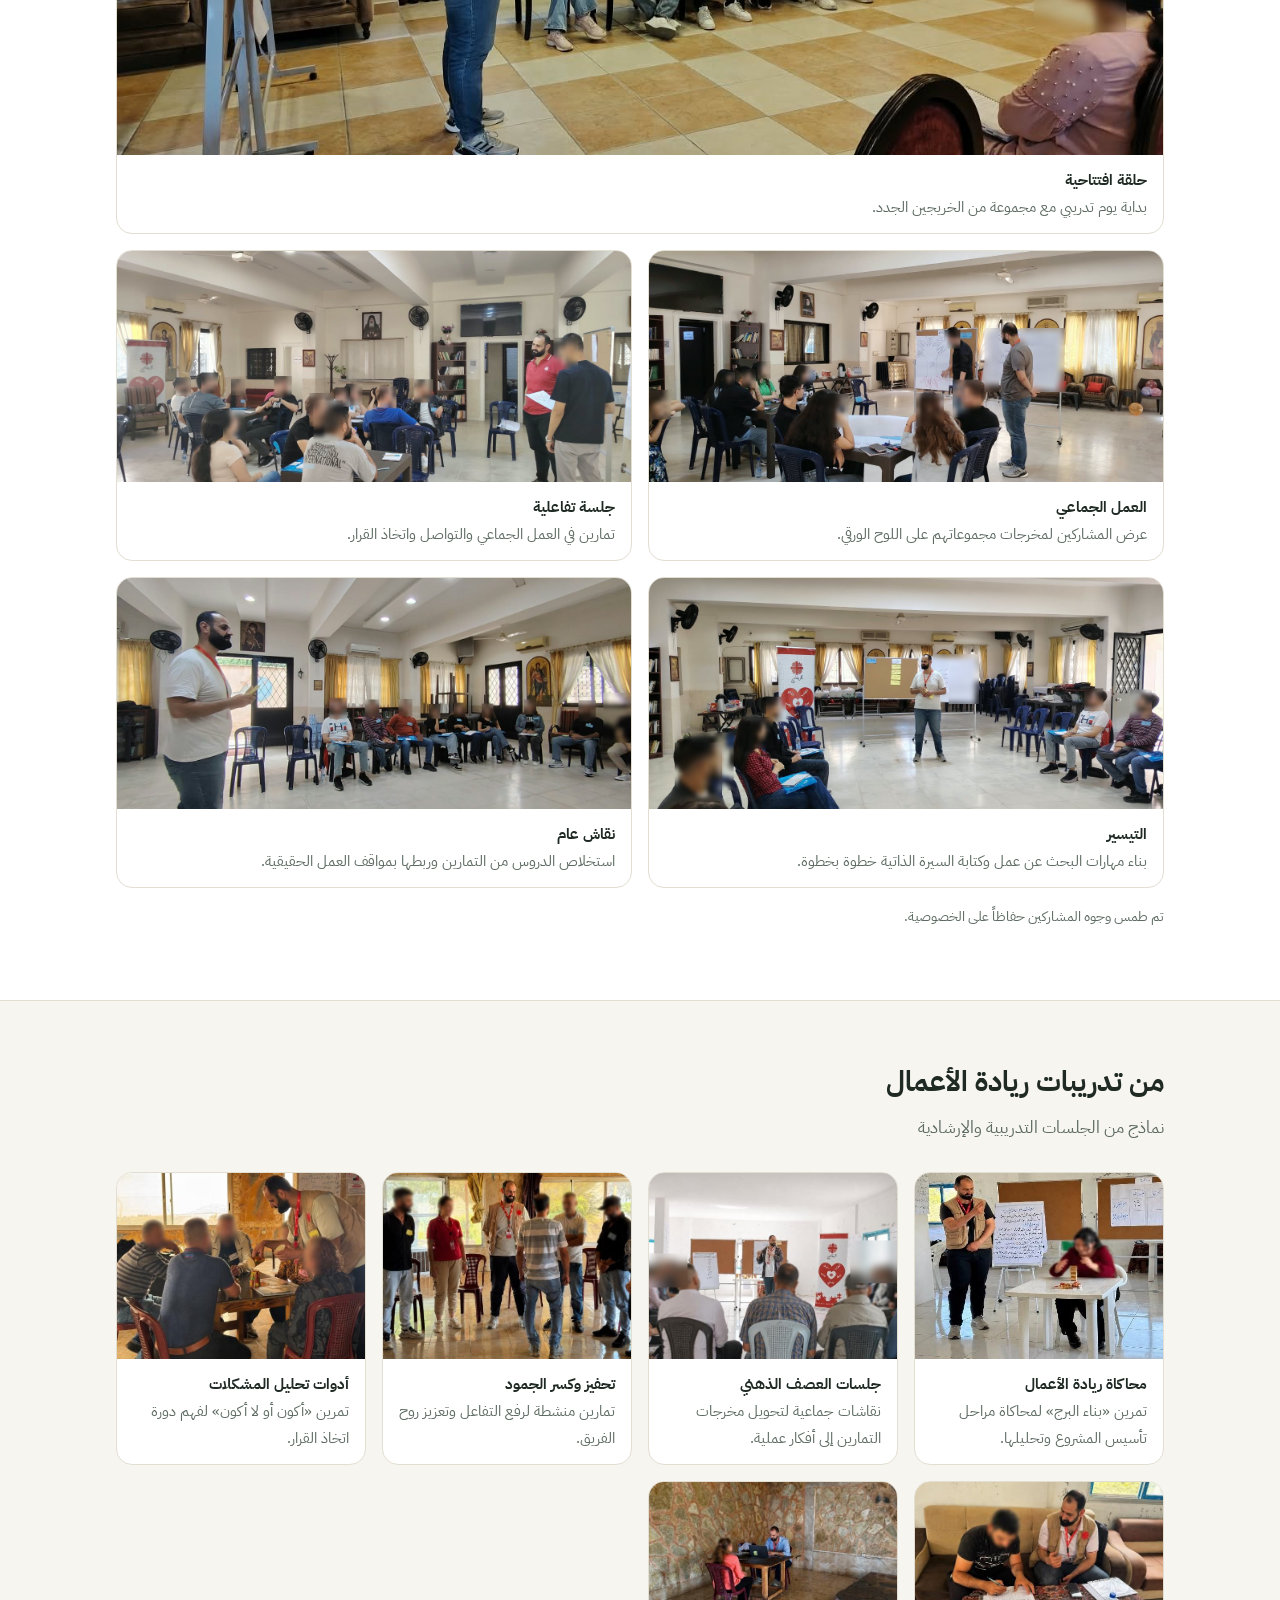
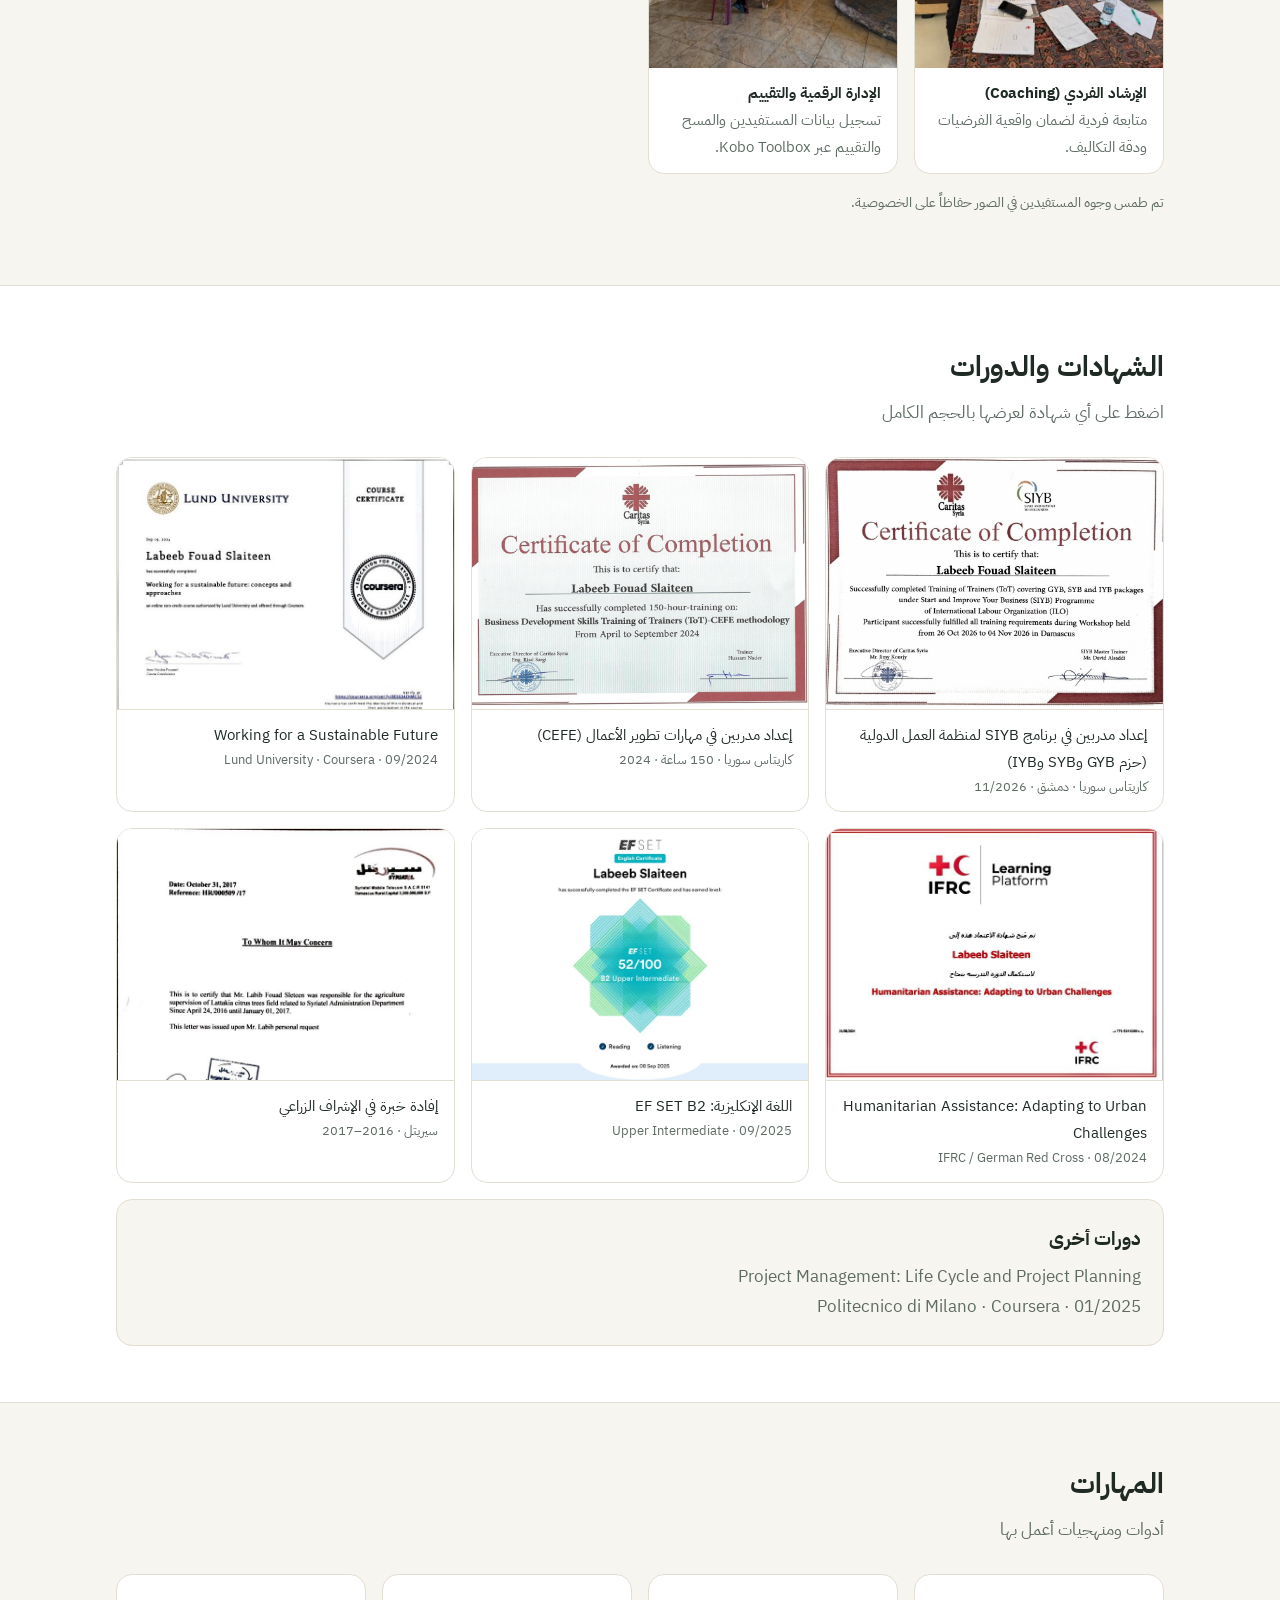
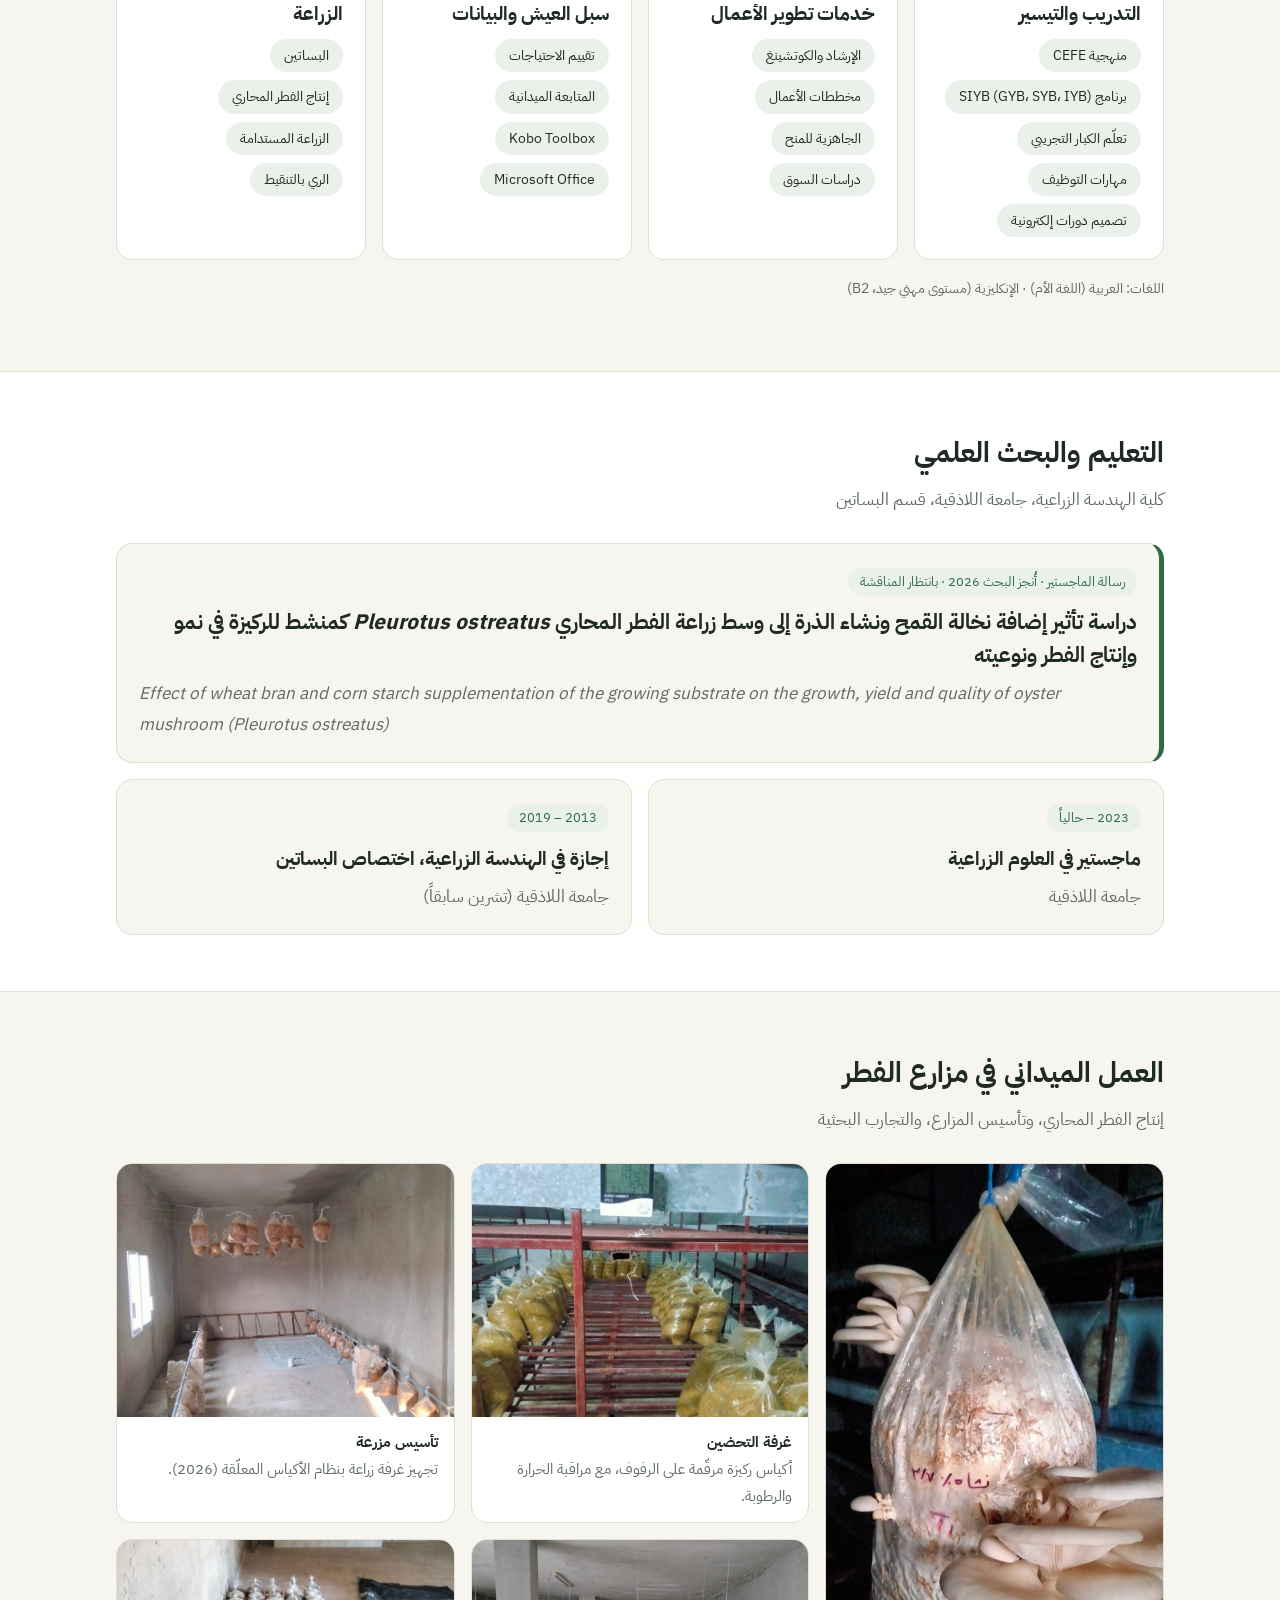
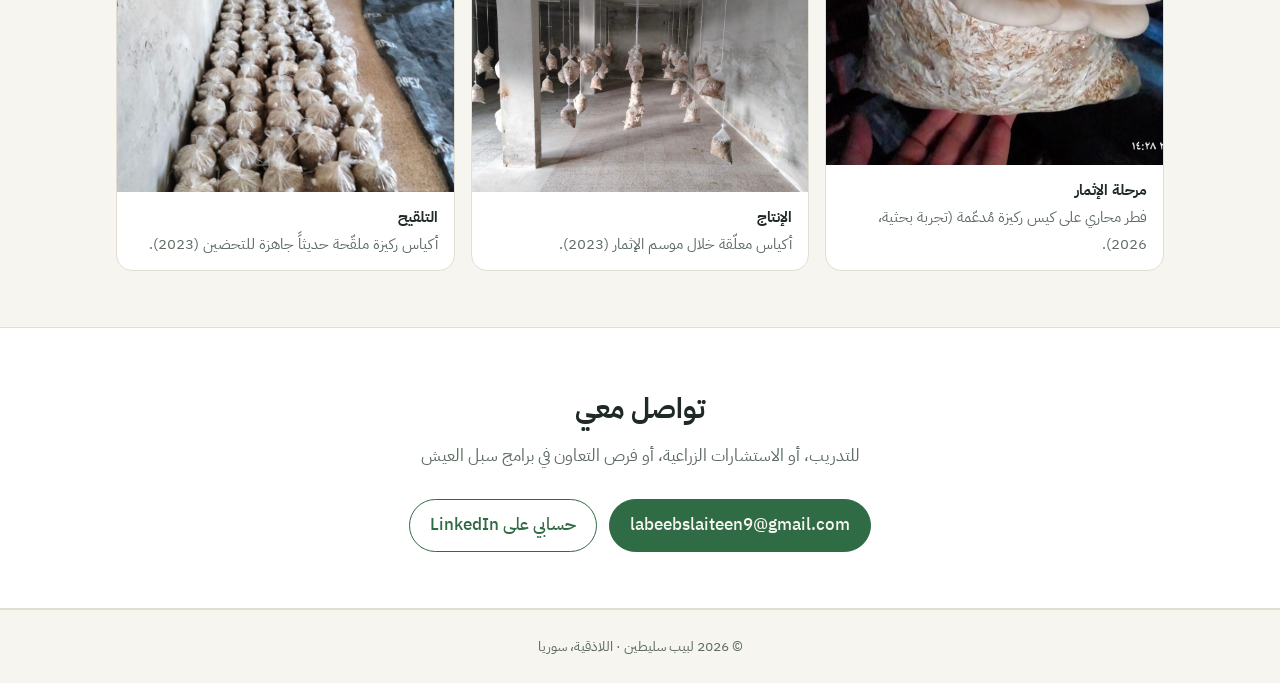
==== commit de64f0e2: "Add SIYB ToT certificate and LinkedIn profile link Co-Authored-By: Claude Opus 5.5 <noreply@anthropi" ====
--- a/ar/index.html
+++ b/ar/index.html
@@ -16,6 +16,13 @@
 <link href="https://fonts.googleapis.com/css2?family=IBM+Plex+Sans:wght@400;500;700&family=IBM+Plex+Sans+Arabic:wght@400;500;700&display=swap" rel="stylesheet">
 <link rel="stylesheet" href="../assets/style.css">
 <link rel="alternate" hreflang="en" href="../">
+<script type="application/ld+json">
+{"@context":"https://schema.org","@type":"Person","name":"Labeeb Slaiteen","alternateName":"لبيب سليطين",
+ "jobTitle":"Entrepreneurship & Employability Trainer","url":"https://labeebslaiteen9-alt.github.io/",
+ "image":"https://labeebslaiteen9-alt.github.io/assets/img/profile.jpg","email":"mailto:labeebslaiteen9@gmail.com",
+ "address":{"@type":"PostalAddress","addressLocality":"Latakia","addressCountry":"SY"},
+ "sameAs":["https://www.linkedin.com/in/labeeb-slaiteen-68b03327a/"]}
+</script>
 </head>
 <body>
 
@@ -69,7 +76,7 @@
       <div class="card">
         <span class="tag">ريادة الأعمال</span>
         <h3>تدريب قائم على التجربة</h3>
-        <p>مدرب معتمد بمنهجية CEFE. نفّذت 6 دورات في مهارات تطوير الأعمال لـ 132 مستفيداً، بأساليب تشاركية وتمارين محاكاة.</p>
+        <p>أنهيت دورة إعداد مدربين بمنهجية CEFE (150 ساعة)، ودورة إعداد مدربين في برنامج SIYB لمنظمة العمل الدولية. نفّذت 6 دورات في مهارات تطوير الأعمال لـ 132 مستفيداً بأساليب تشاركية.</p>
       </div>
       <div class="card">
         <span class="tag">الإرشاد الفردي</span>
@@ -102,6 +109,7 @@
         <ul>
           <li>تقديم دورة مهارات التوظيف والمهارات الحياتية (5 أيام متواصلة، 40 ساعة) لخريجي الكليات الهندسية والتطبيقية: دورتان في جبلة واللاذقية (18 مشاركاً لكل منهما).</li>
           <li>تدريب مهارات تطوير الأعمال (BDS) ومنهجية GYB للمستفيدين من المنح، مع إرشاد فردي ومرافقة حتى استلام المنحة والشراء والمتابعة.</li>
+          <li>إتمام دورة إعداد مدربين في برنامج SIYB لمنظمة العمل الدولية (حزم GYB وSYB وIYB)، نظّمتها كاريتاس سوريا في دمشق (10–11/2026).</li>
           <li>تطبيق مبادئ المساءلة والسرية والحماية في جميع الأنشطة التدريبية.</li>
         </ul>
       </li>
@@ -189,6 +197,7 @@
     <h2>الشهادات والدورات</h2>
     <p class="sub">اضغط على أي شهادة لعرضها بالحجم الكامل</p>
     <div class="certs">
+      <a class="cert" href="../assets/certs/siyb-tot.jpg" target="_blank"><img src="../assets/certs/siyb-tot.jpg" alt="شهادة إعداد مدربين SIYB" loading="lazy"><div>إعداد مدربين في برنامج SIYB لمنظمة العمل الدولية (حزم GYB وSYB وIYB)<small>كاريتاس سوريا · دمشق · 11/2026</small></div></a>
       <a class="cert" href="../assets/certs/cefe-tot.jpg" target="_blank"><img src="../assets/certs/cefe-tot.jpg" alt="شهادة CEFE ToT" loading="lazy"><div>إعداد مدربين في مهارات تطوير الأعمال (CEFE)<small>كاريتاس سوريا · 150 ساعة · 2024</small></div></a>
       <a class="cert" href="../assets/certs/lund.jpg" target="_blank"><img src="../assets/certs/lund.jpg" alt="شهادة جامعة لوند" loading="lazy"><div>Working for a Sustainable Future<small>Lund University · Coursera · 09/2024</small></div></a>
       <a class="cert" href="../assets/certs/ifrc.jpg" target="_blank"><img src="../assets/certs/ifrc.jpg" alt="شهادة IFRC" loading="lazy"><div>Humanitarian Assistance: Adapting to Urban Challenges<small>IFRC / German Red Cross · 08/2024</small></div></a>
@@ -207,7 +216,7 @@
     <h2>المهارات</h2>
     <p class="sub">أدوات ومنهجيات أعمل بها</p>
     <div class="grid">
-      <div class="card"><h3>التدريب والتيسير</h3><div class="chips"><span>منهجية CEFE</span><span>تعلّم الكبار التجريبي</span><span>مهارات التوظيف</span><span>تصميم دورات إلكترونية</span></div></div>
+      <div class="card"><h3>التدريب والتيسير</h3><div class="chips"><span>منهجية CEFE</span><span>برنامج SIYB (GYB، SYB، IYB)</span><span>تعلّم الكبار التجريبي</span><span>مهارات التوظيف</span><span>تصميم دورات إلكترونية</span></div></div>
       <div class="card"><h3>خدمات تطوير الأعمال</h3><div class="chips"><span>الإرشاد والكوتشينغ</span><span>مخططات الأعمال</span><span>الجاهزية للمنح</span><span>دراسات السوق</span></div></div>
       <div class="card"><h3>سبل العيش والبيانات</h3><div class="chips"><span>تقييم الاحتياجات</span><span>المتابعة الميدانية</span><span>Kobo Toolbox</span><span>Microsoft Office</span></div></div>
       <div class="card"><h3>الزراعة</h3><div class="chips"><span>البساتين</span><span>إنتاج الفطر المحاري</span><span>الزراعة المستدامة</span><span>الري بالتنقيط</span></div></div>
@@ -260,6 +269,7 @@
     <p class="sub">للتدريب، أو الاستشارات الزراعية، أو فرص التعاون في برامج سبل العيش</p>
     <div class="btns">
       <a class="btn primary" href="mailto:labeebslaiteen9@gmail.com">labeebslaiteen9@gmail.com</a>
+      <a class="btn ghost" href="https://www.linkedin.com/in/labeeb-slaiteen-68b03327a/" target="_blank" rel="noopener">حسابي على LinkedIn</a>
     </div>
   </div>
 </section>
--- a/assets/style.css
+++ b/assets/style.css
@@ -87,7 +87,8 @@
 .note{font-size:14px;color:var(--muted);margin-top:16px}
 
 /* certs */
-.certs{display:grid;grid-template-columns:repeat(auto-fill,minmax(180px,1fr));gap:16px}
+.certs{display:grid;grid-template-columns:repeat(3,1fr);gap:16px}
+@media (max-width:760px){ .certs{grid-template-columns:repeat(2,1fr)} }
 .cert{background:var(--surface);border:1px solid var(--line);border-radius:16px;overflow:hidden;
   text-decoration:none;color:var(--ink);display:flex;flex-direction:column}
 .cert img{width:100%;aspect-ratio:4/3;object-fit:cover;object-position:top;border-bottom:1px solid var(--line);background:#fff}
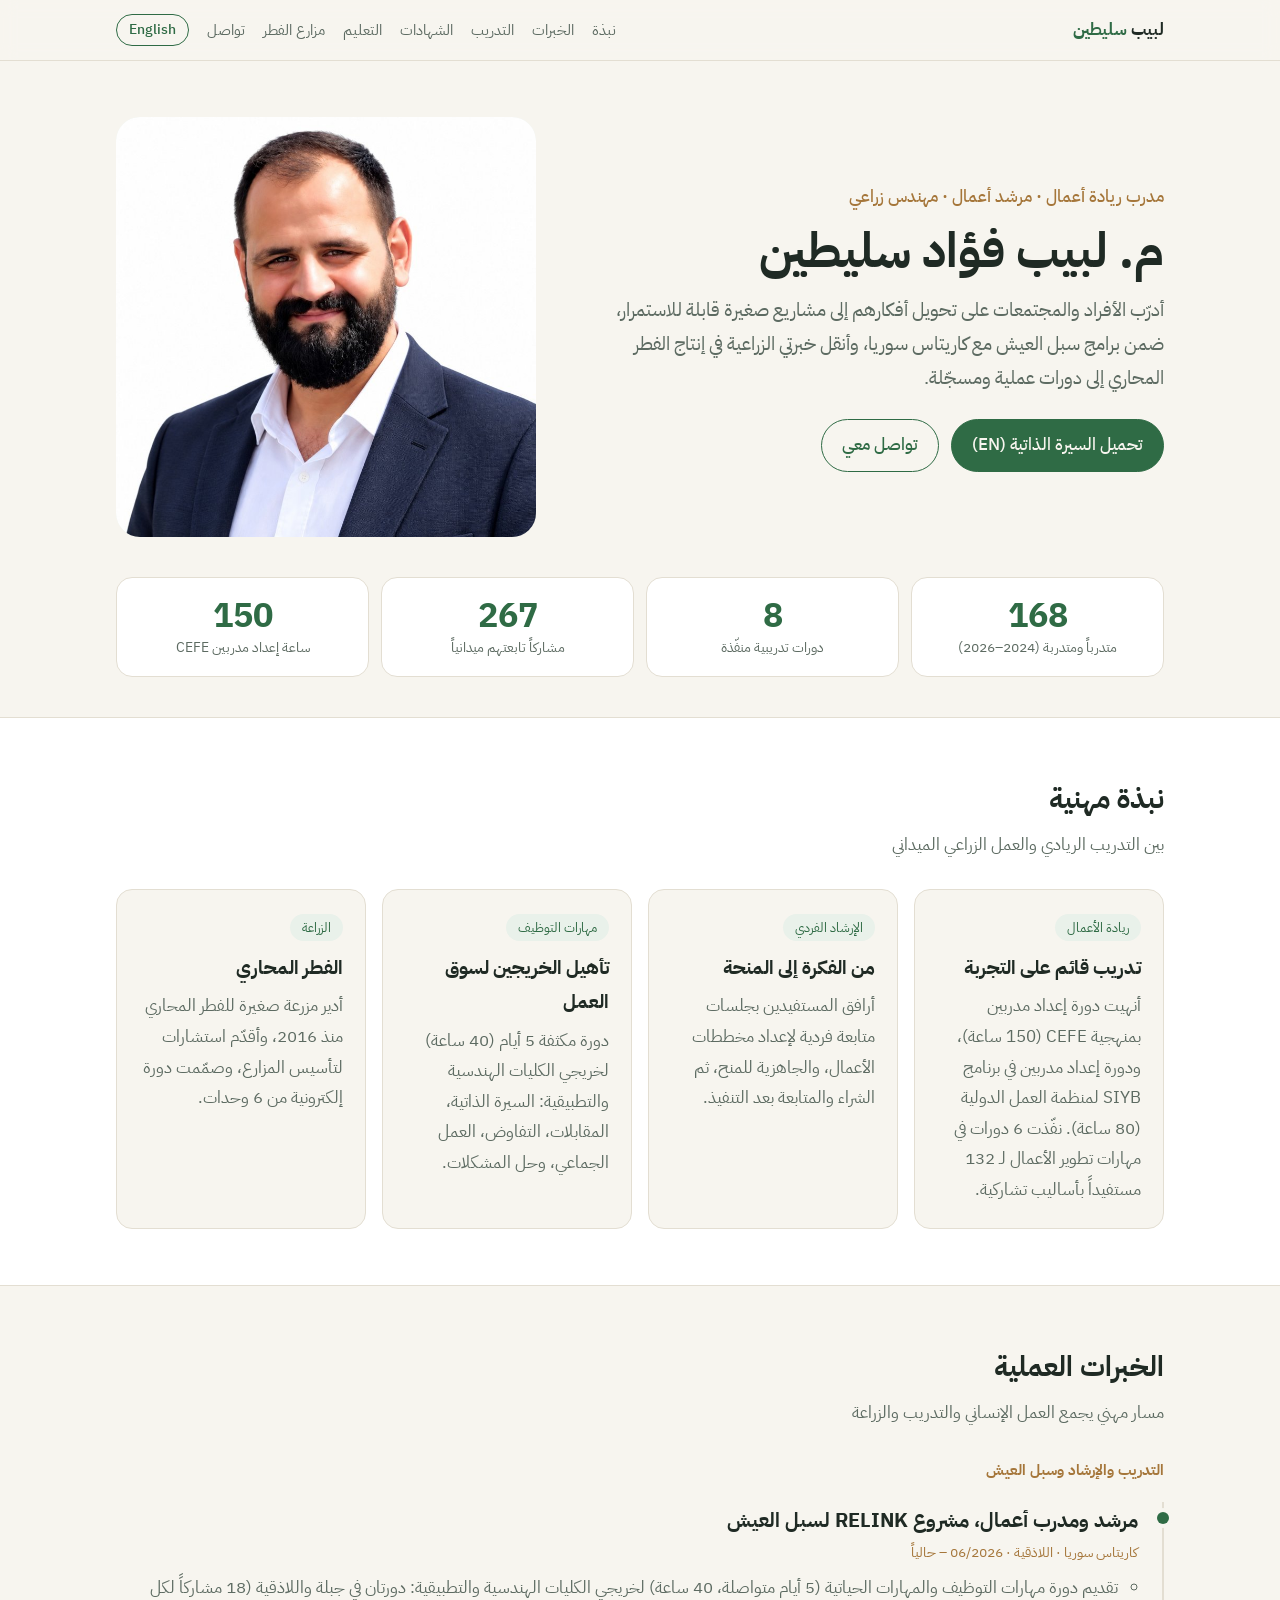
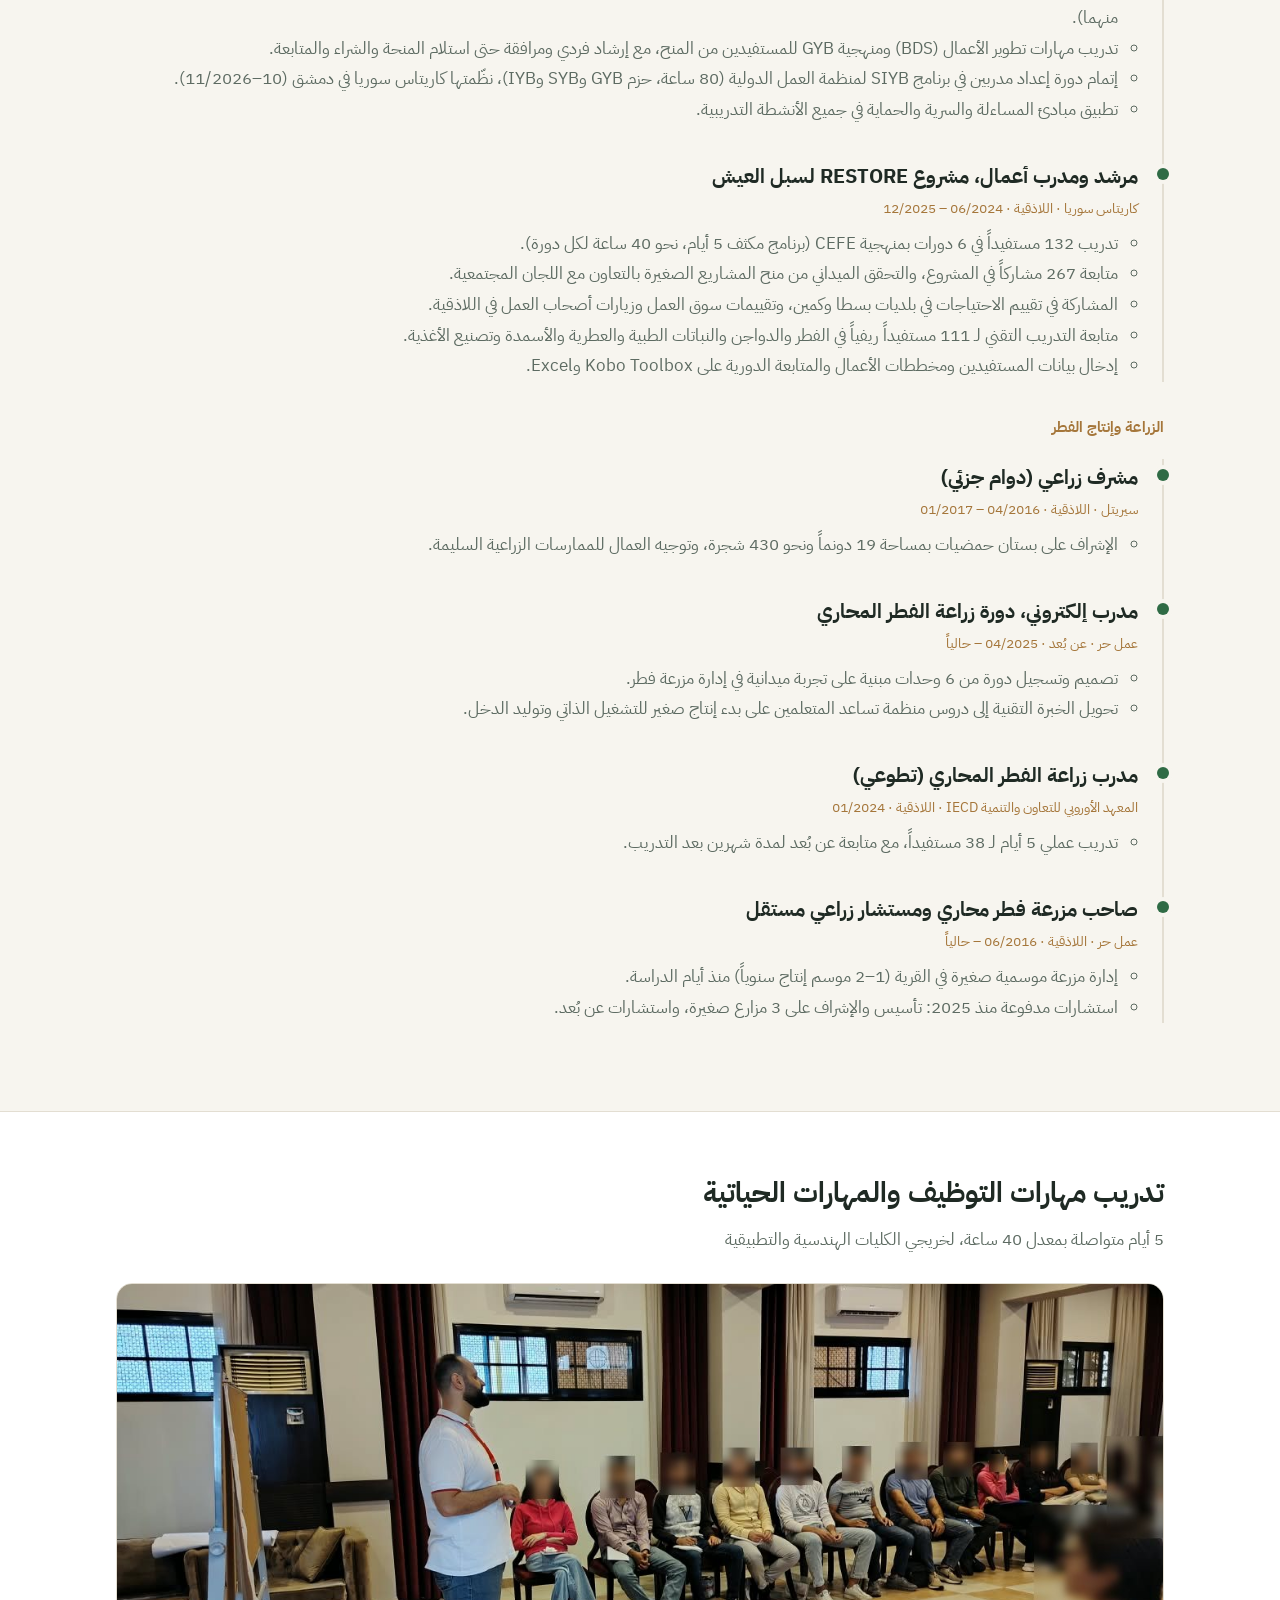
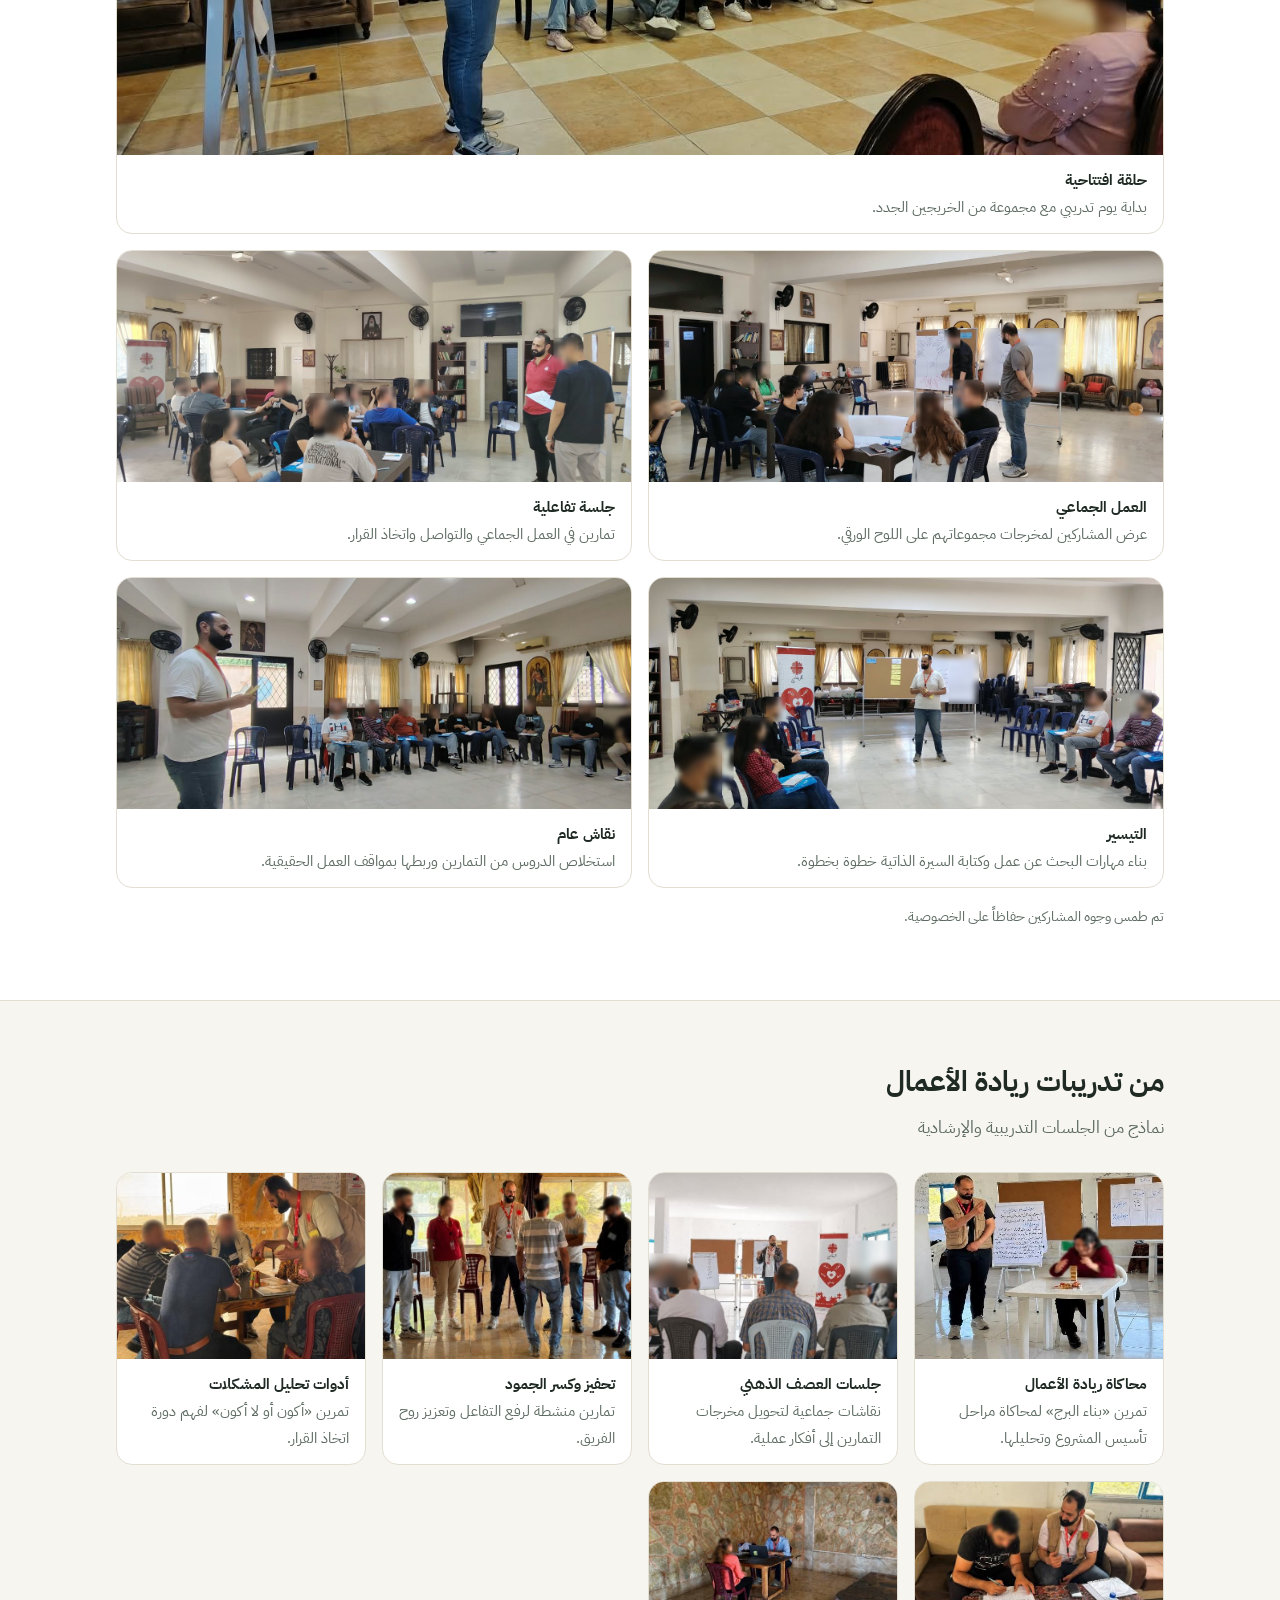
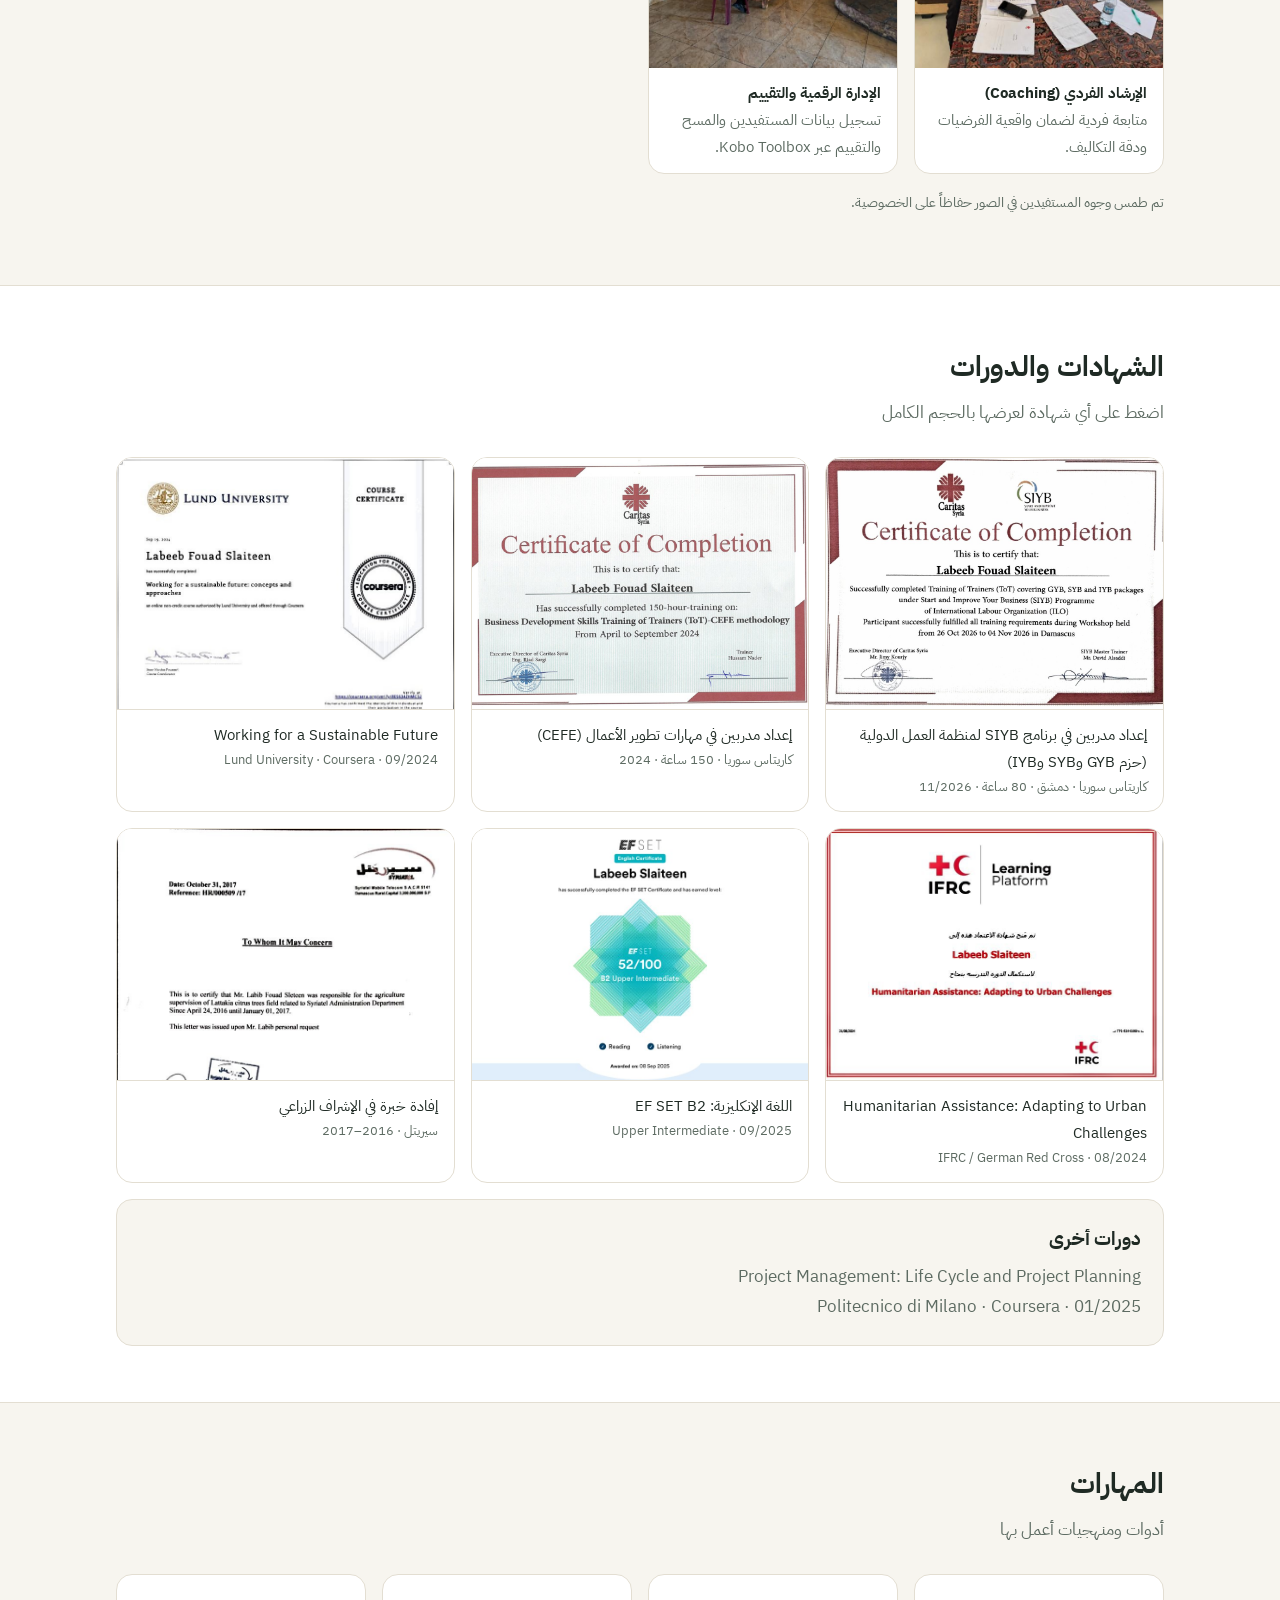
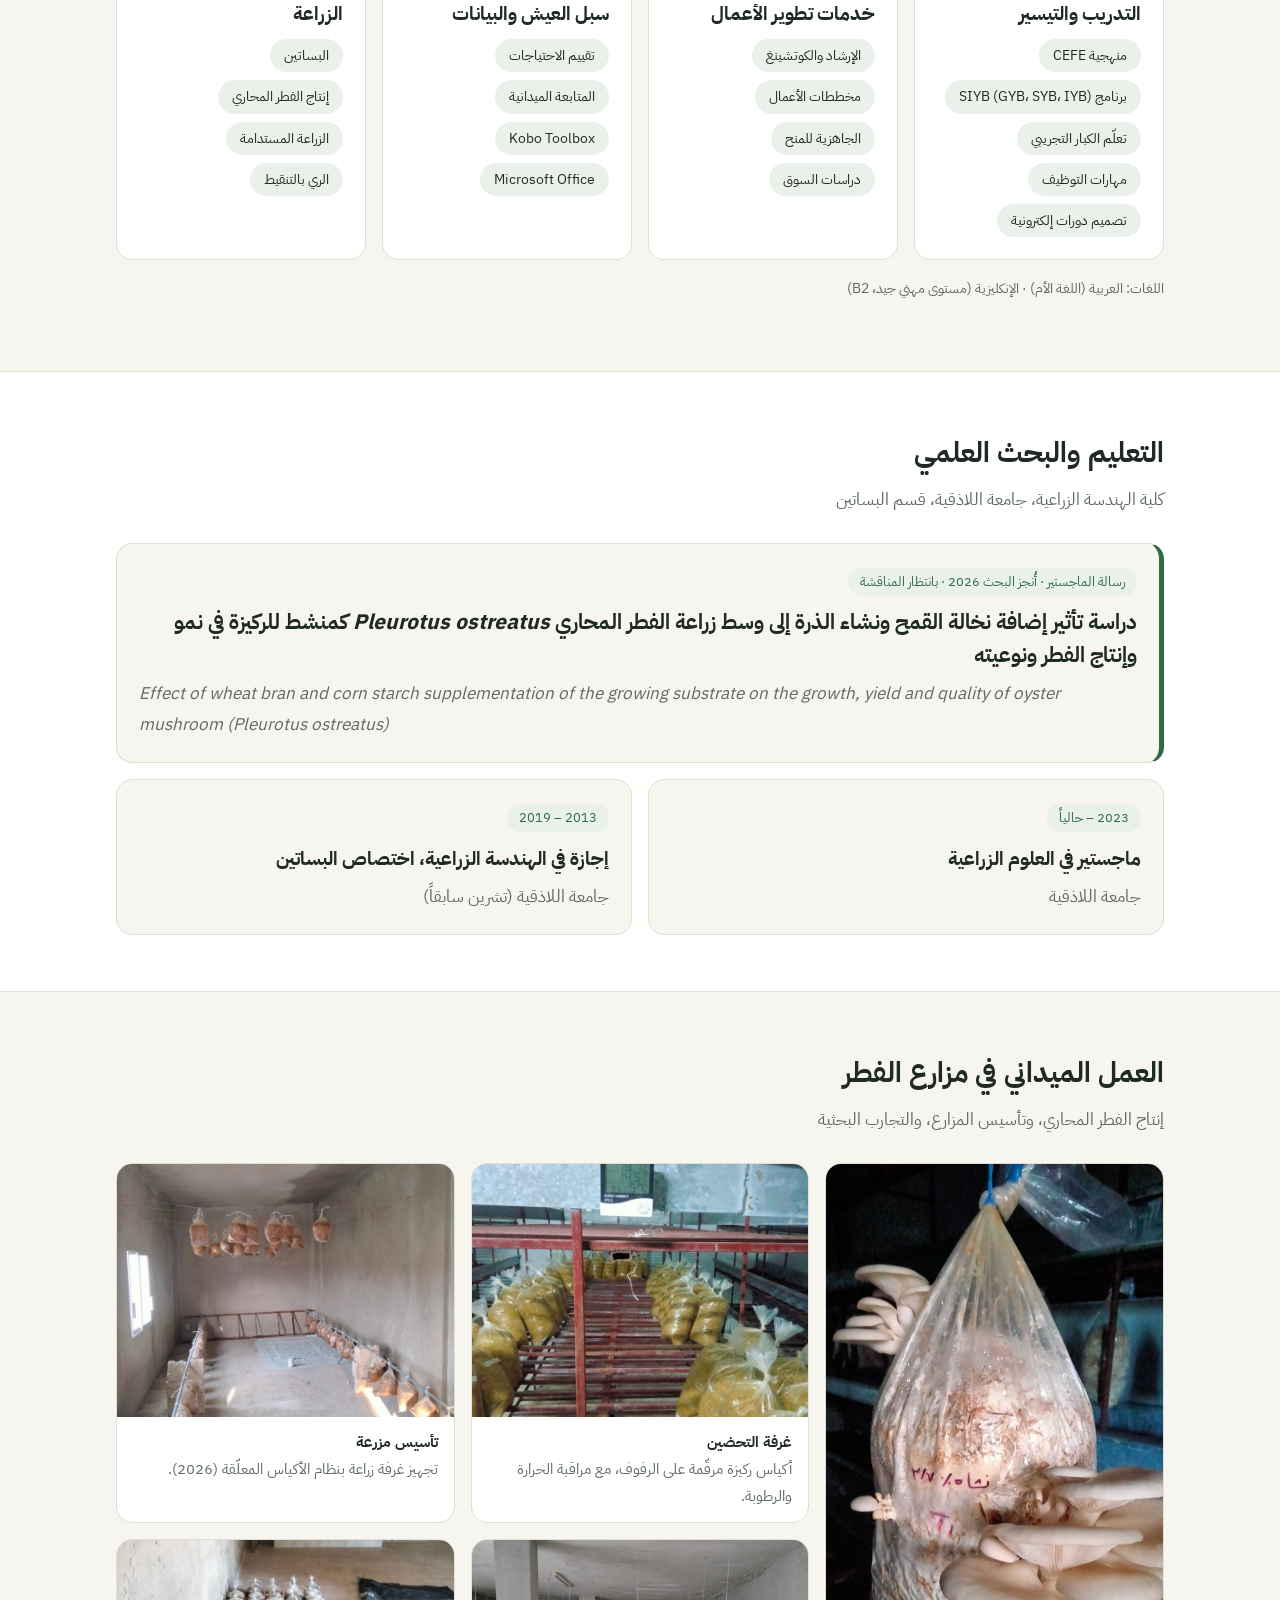
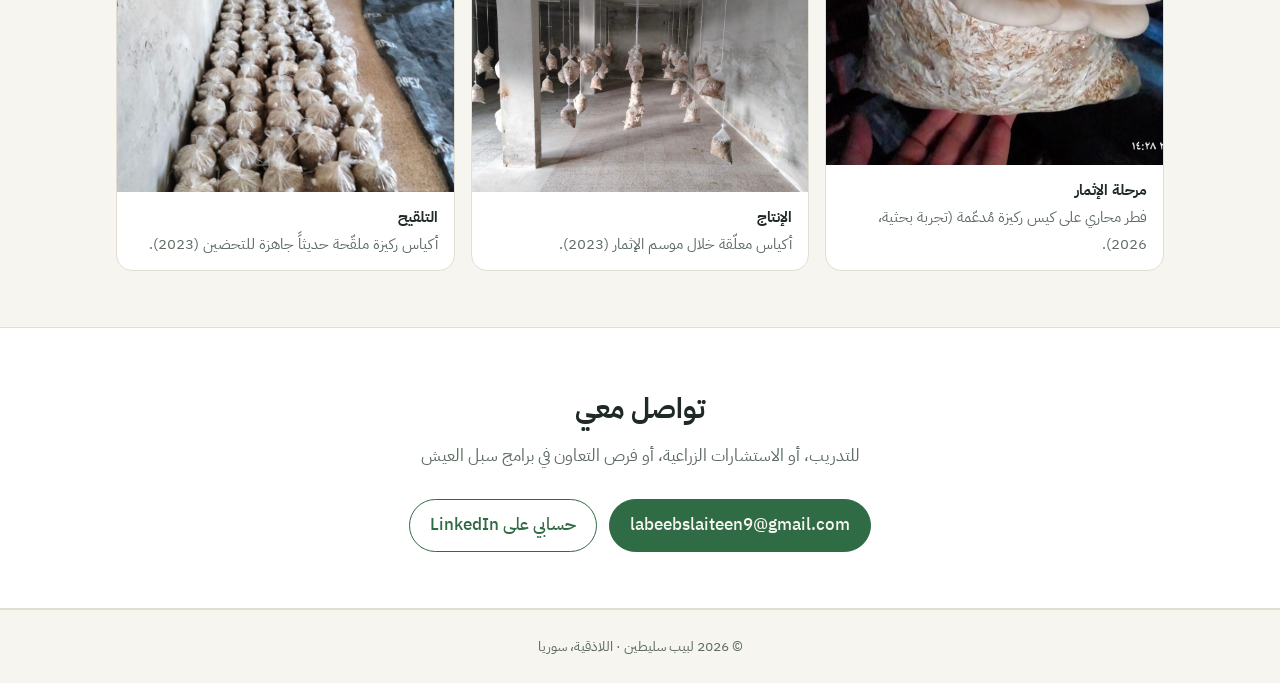
==== commit e6bb898b: "Add 80 hours to the ILO SIYB Training of Trainers - English and Arabic pages: mention the 80-hour du" ====
--- a/ar/index.html
+++ b/ar/index.html
@@ -13,7 +13,7 @@
 <meta name="twitter:card" content="summary_large_image">
 <link rel="preconnect" href="https://fonts.googleapis.com">
 <link rel="preconnect" href="https://fonts.gstatic.com" crossorigin>
-<link href="https://fonts.googleapis.com/css2?family=IBM+Plex+Sans:wght@400;500;700&family=IBM+Plex+Sans+Arabic:wght@400;500;700&display=swap" rel="stylesheet">
+<link href="https://fonts.googleapis.com/css2?family=IBM+Plex+Sans:wght@400;500;700&amp;family=IBM+Plex+Sans+Arabic:wght@400;500;700&amp;display=swap" rel="stylesheet">
 <link rel="stylesheet" href="../assets/style.css">
 <link rel="alternate" hreflang="en" href="../">
 <script type="application/ld+json">
@@ -76,7 +76,7 @@
       <div class="card">
         <span class="tag">ريادة الأعمال</span>
         <h3>تدريب قائم على التجربة</h3>
-        <p>أنهيت دورة إعداد مدربين بمنهجية CEFE (150 ساعة)، ودورة إعداد مدربين في برنامج SIYB لمنظمة العمل الدولية. نفّذت 6 دورات في مهارات تطوير الأعمال لـ 132 مستفيداً بأساليب تشاركية.</p>
+        <p>أنهيت دورة إعداد مدربين بمنهجية CEFE (150 ساعة)، ودورة إعداد مدربين في برنامج SIYB لمنظمة العمل الدولية (80 ساعة). نفّذت 6 دورات في مهارات تطوير الأعمال لـ 132 مستفيداً بأساليب تشاركية.</p>
       </div>
       <div class="card">
         <span class="tag">الإرشاد الفردي</span>
@@ -109,7 +109,7 @@
         <ul>
           <li>تقديم دورة مهارات التوظيف والمهارات الحياتية (5 أيام متواصلة، 40 ساعة) لخريجي الكليات الهندسية والتطبيقية: دورتان في جبلة واللاذقية (18 مشاركاً لكل منهما).</li>
           <li>تدريب مهارات تطوير الأعمال (BDS) ومنهجية GYB للمستفيدين من المنح، مع إرشاد فردي ومرافقة حتى استلام المنحة والشراء والمتابعة.</li>
-          <li>إتمام دورة إعداد مدربين في برنامج SIYB لمنظمة العمل الدولية (حزم GYB وSYB وIYB)، نظّمتها كاريتاس سوريا في دمشق (10–11/2026).</li>
+          <li>إتمام دورة إعداد مدربين في برنامج SIYB لمنظمة العمل الدولية (80 ساعة، حزم GYB وSYB وIYB)، نظّمتها كاريتاس سوريا في دمشق (10–11/2026).</li>
           <li>تطبيق مبادئ المساءلة والسرية والحماية في جميع الأنشطة التدريبية.</li>
         </ul>
       </li>
@@ -197,7 +197,7 @@
     <h2>الشهادات والدورات</h2>
     <p class="sub">اضغط على أي شهادة لعرضها بالحجم الكامل</p>
     <div class="certs">
-      <a class="cert" href="../assets/certs/siyb-tot.jpg" target="_blank"><img src="../assets/certs/siyb-tot.jpg" alt="شهادة إعداد مدربين SIYB" loading="lazy"><div>إعداد مدربين في برنامج SIYB لمنظمة العمل الدولية (حزم GYB وSYB وIYB)<small>كاريتاس سوريا · دمشق · 11/2026</small></div></a>
+      <a class="cert" href="../assets/certs/siyb-tot.jpg" target="_blank"><img src="../assets/certs/siyb-tot.jpg" alt="شهادة إعداد مدربين SIYB" loading="lazy"><div>إعداد مدربين في برنامج SIYB لمنظمة العمل الدولية (حزم GYB وSYB وIYB)<small>كاريتاس سوريا · دمشق · 80 ساعة · 11/2026</small></div></a>
       <a class="cert" href="../assets/certs/cefe-tot.jpg" target="_blank"><img src="../assets/certs/cefe-tot.jpg" alt="شهادة CEFE ToT" loading="lazy"><div>إعداد مدربين في مهارات تطوير الأعمال (CEFE)<small>كاريتاس سوريا · 150 ساعة · 2024</small></div></a>
       <a class="cert" href="../assets/certs/lund.jpg" target="_blank"><img src="../assets/certs/lund.jpg" alt="شهادة جامعة لوند" loading="lazy"><div>Working for a Sustainable Future<small>Lund University · Coursera · 09/2024</small></div></a>
       <a class="cert" href="../assets/certs/ifrc.jpg" target="_blank"><img src="../assets/certs/ifrc.jpg" alt="شهادة IFRC" loading="lazy"><div>Humanitarian Assistance: Adapting to Urban Challenges<small>IFRC / German Red Cross · 08/2024</small></div></a>
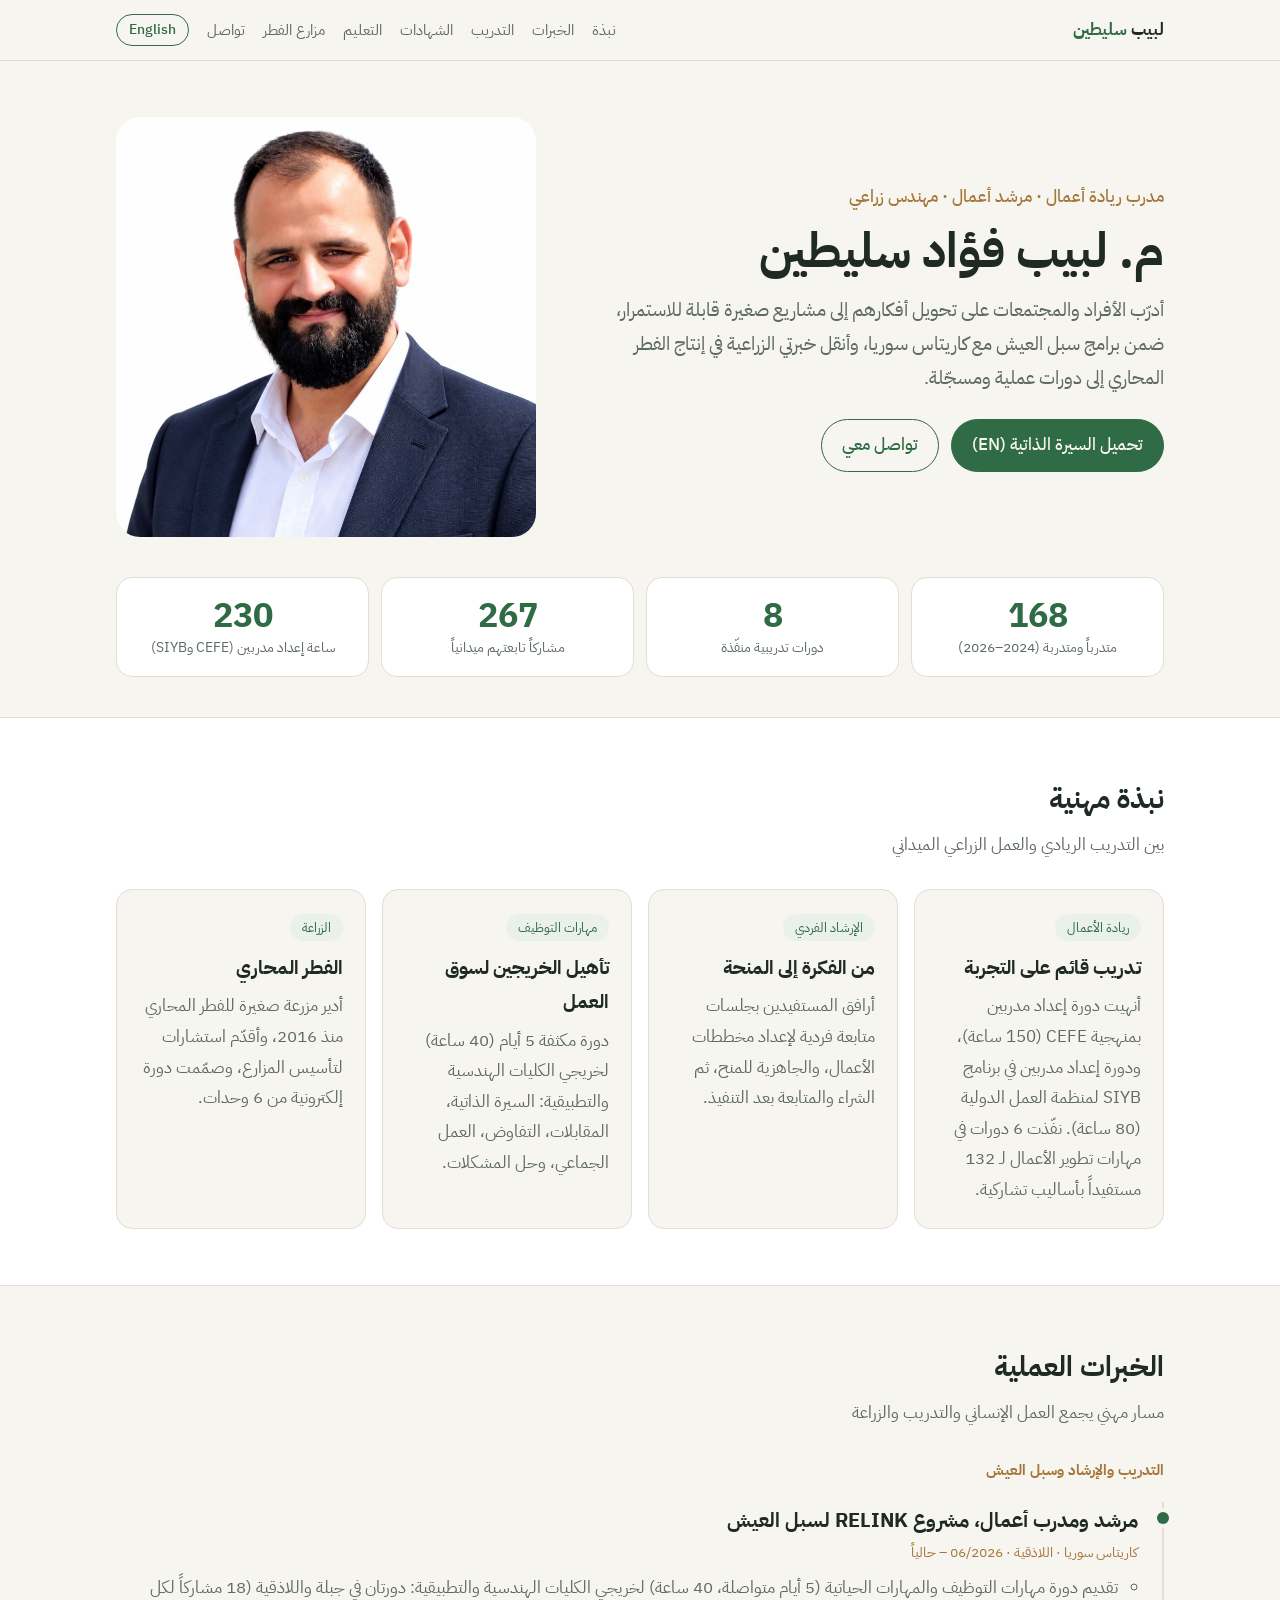
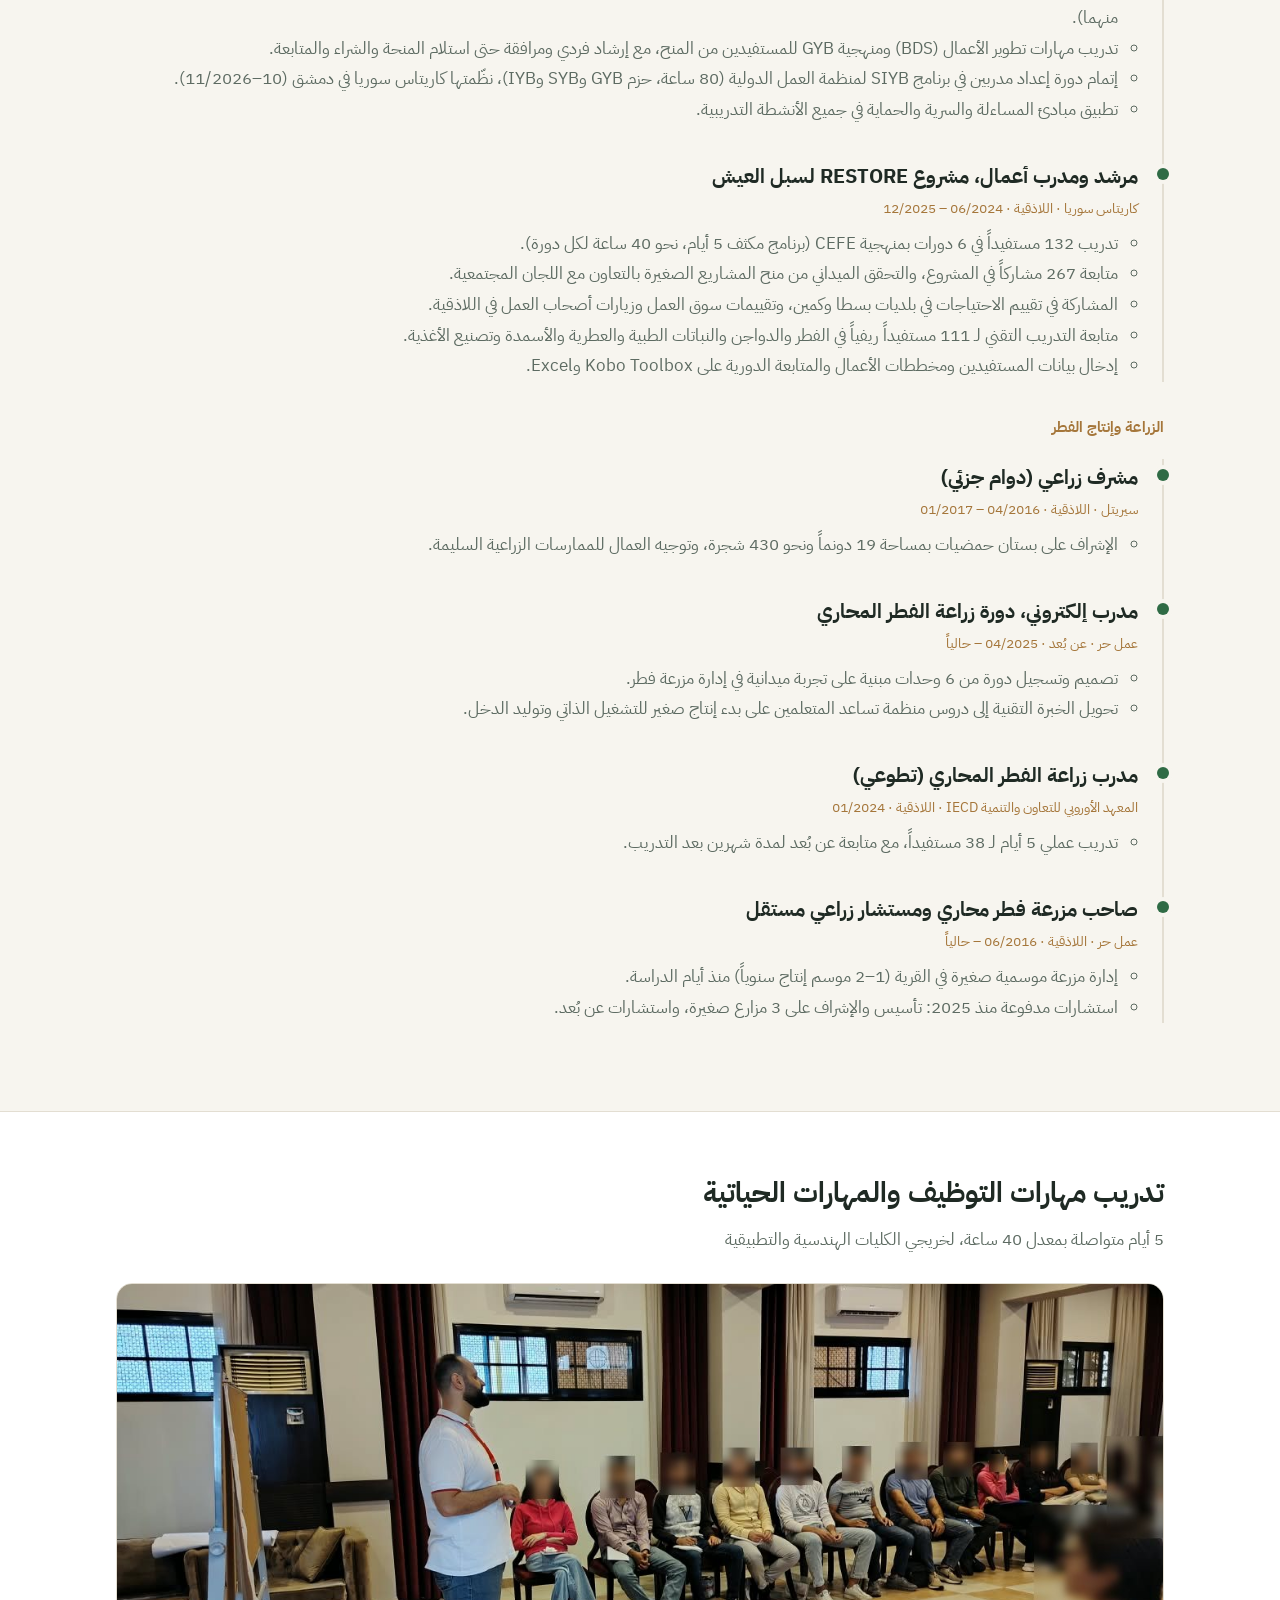
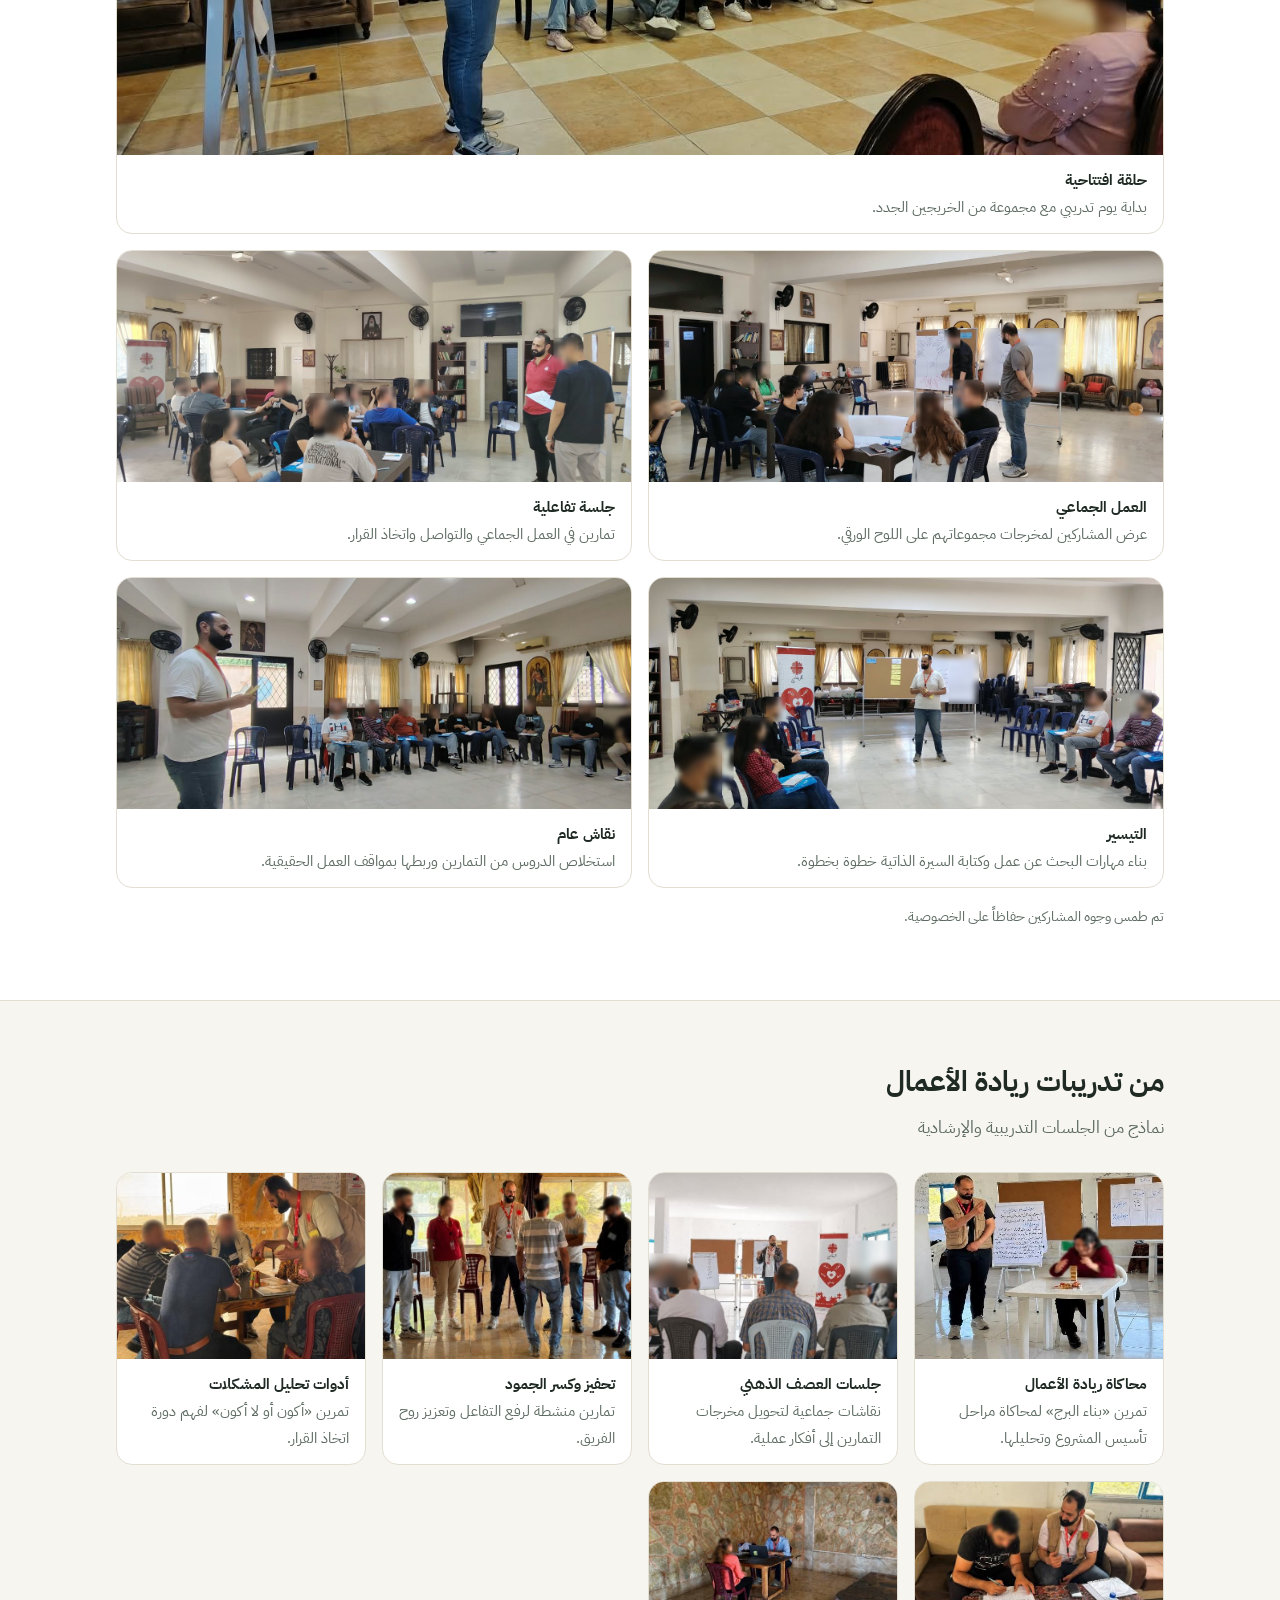
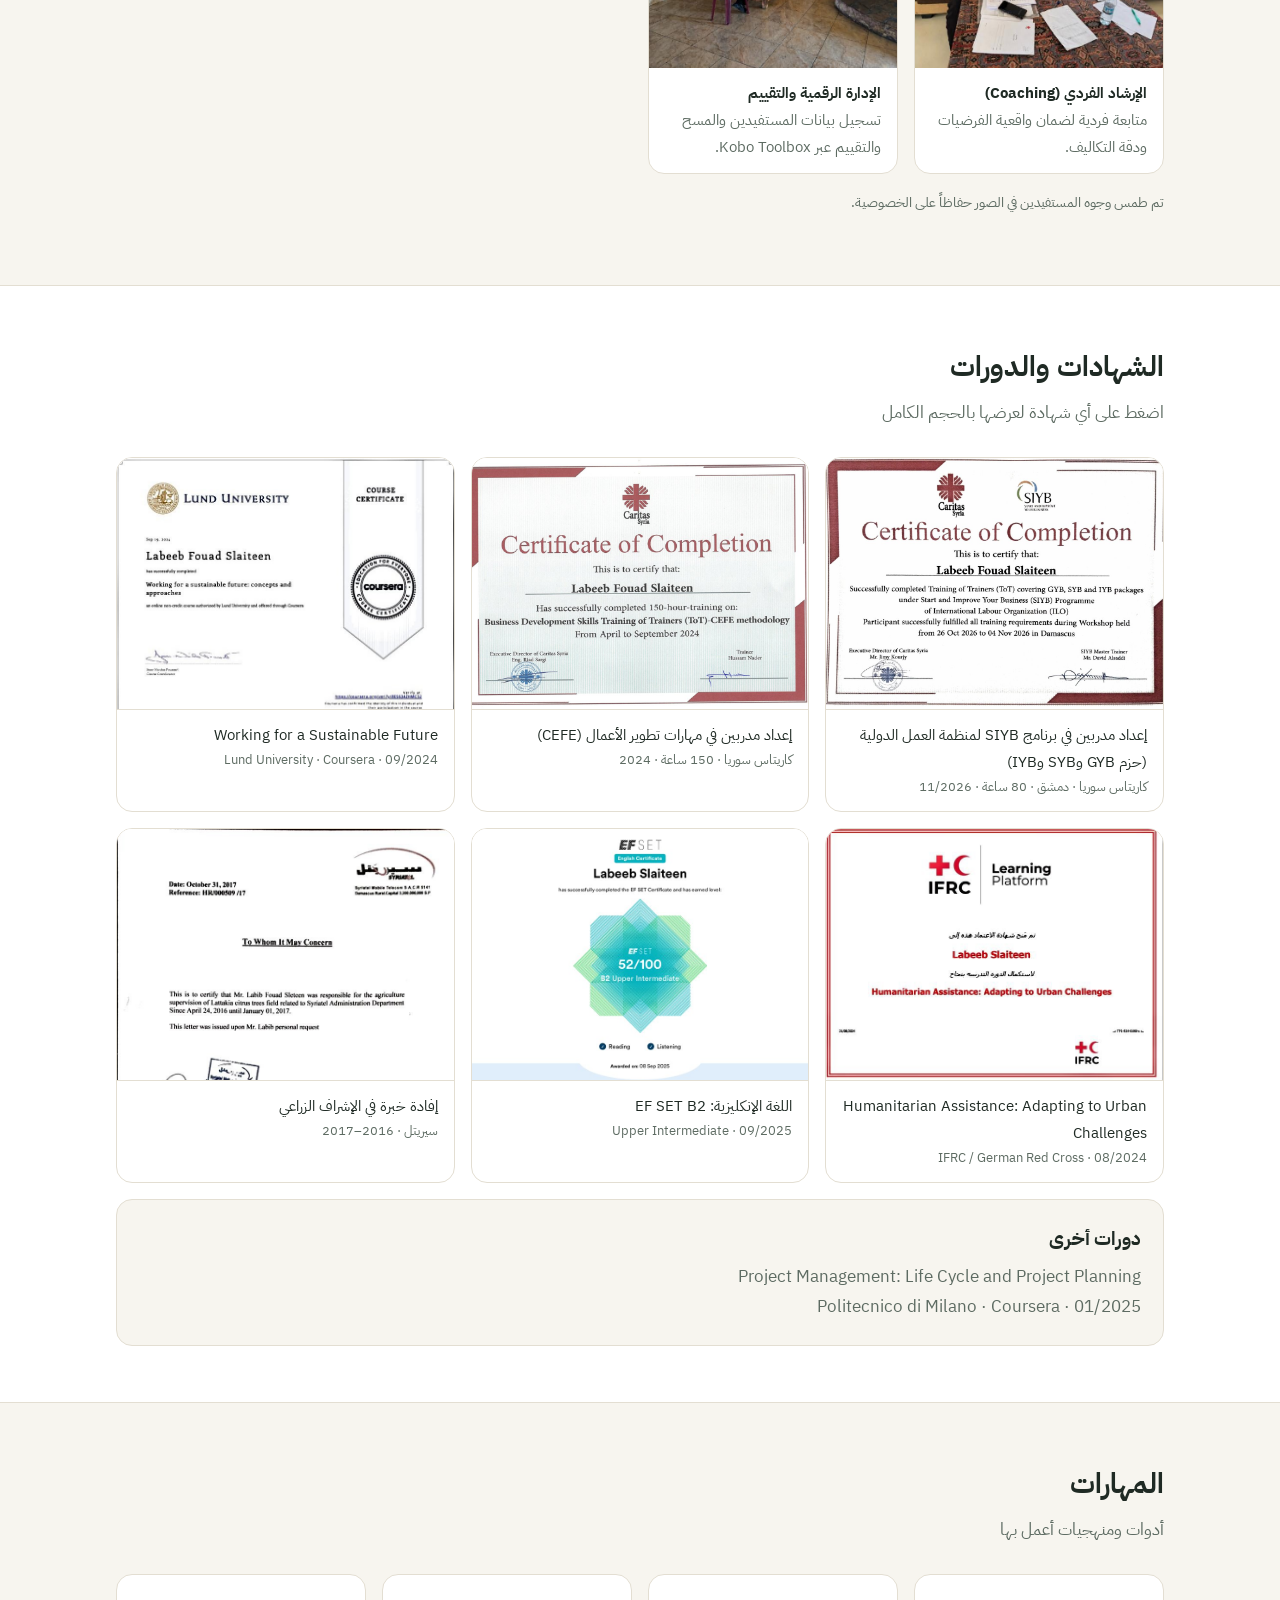
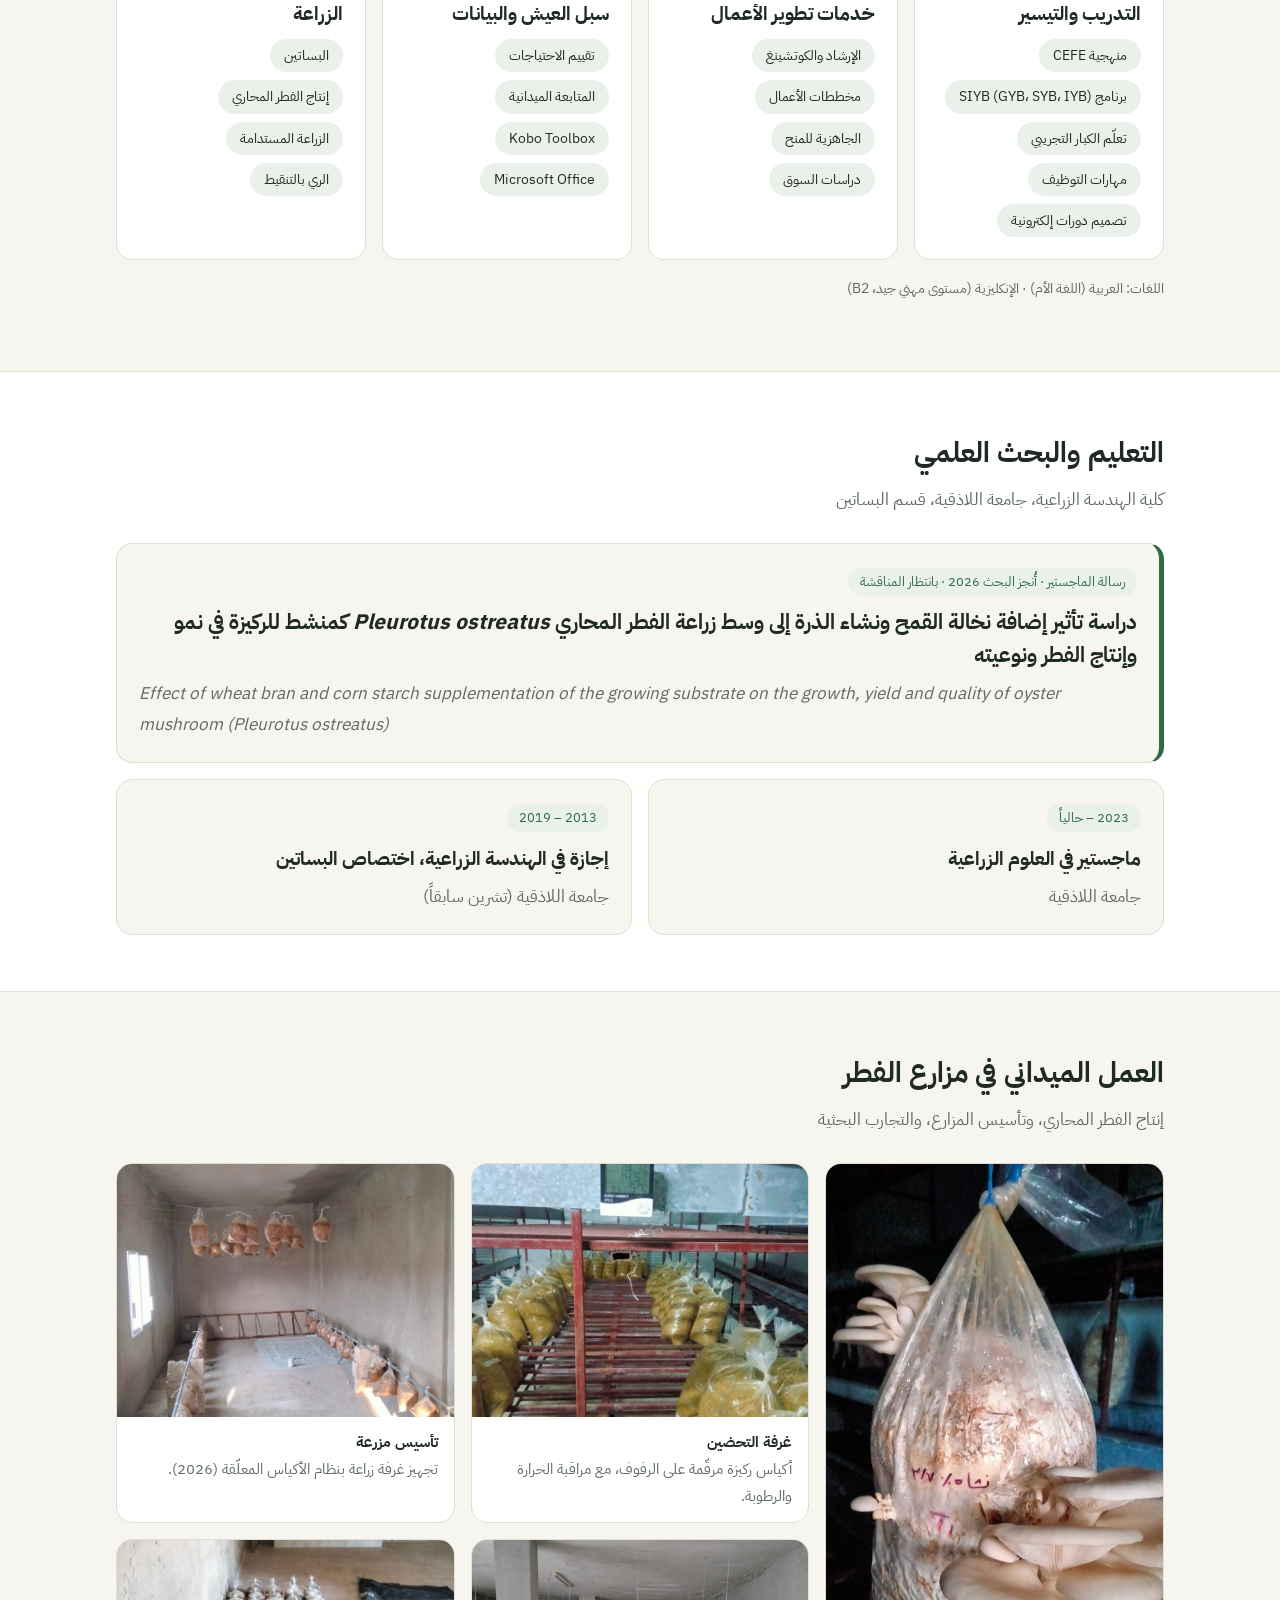
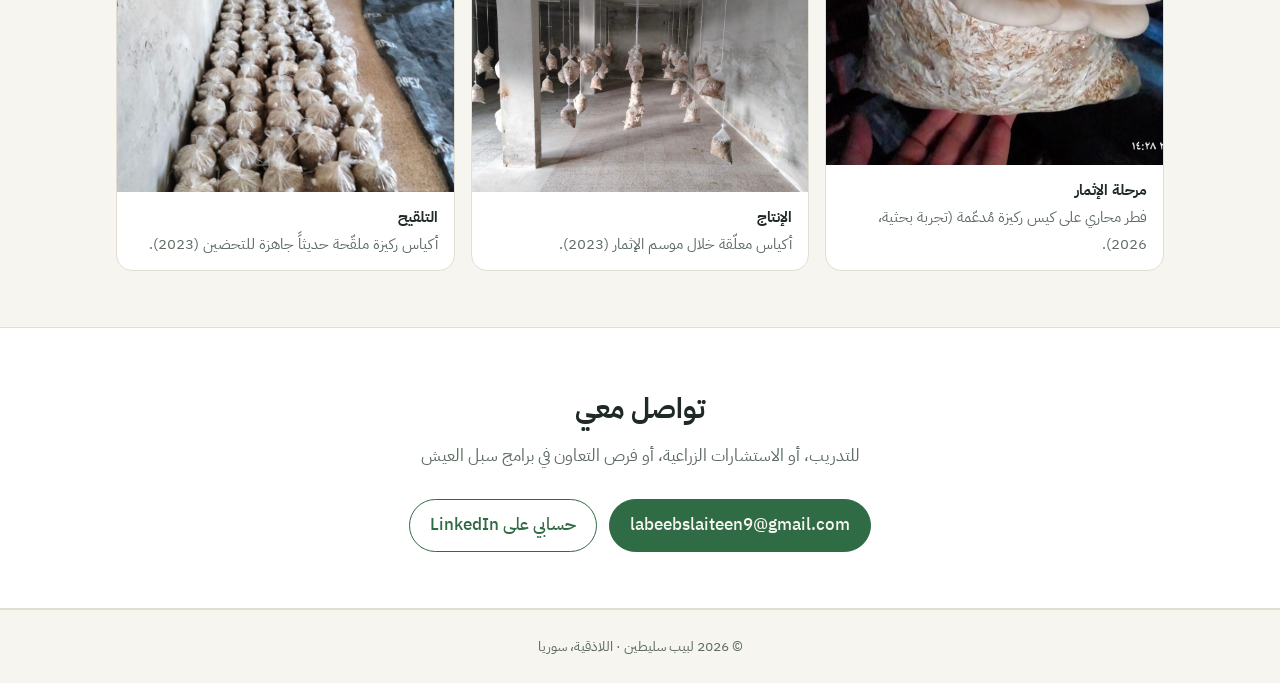
==== commit b874ea45: "Show 230 total ToT hours (CEFE + SIYB) in the stats row 150 hours of CEFE ToT plus 80 hours of ILO S" ====
--- a/ar/index.html
+++ b/ar/index.html
@@ -63,7 +63,7 @@
       <div class="stat"><b>168</b><span>متدرباً ومتدربة (2024–2026)</span></div>
       <div class="stat"><b>8</b><span>دورات تدريبية منفّذة</span></div>
       <div class="stat"><b>267</b><span>مشاركاً تابعتهم ميدانياً</span></div>
-      <div class="stat"><b>150</b><span>ساعة إعداد مدربين CEFE</span></div>
+      <div class="stat"><b>230</b><span>ساعة إعداد مدربين (CEFE وSIYB)</span></div>
     </div>
   </div>
 </section>
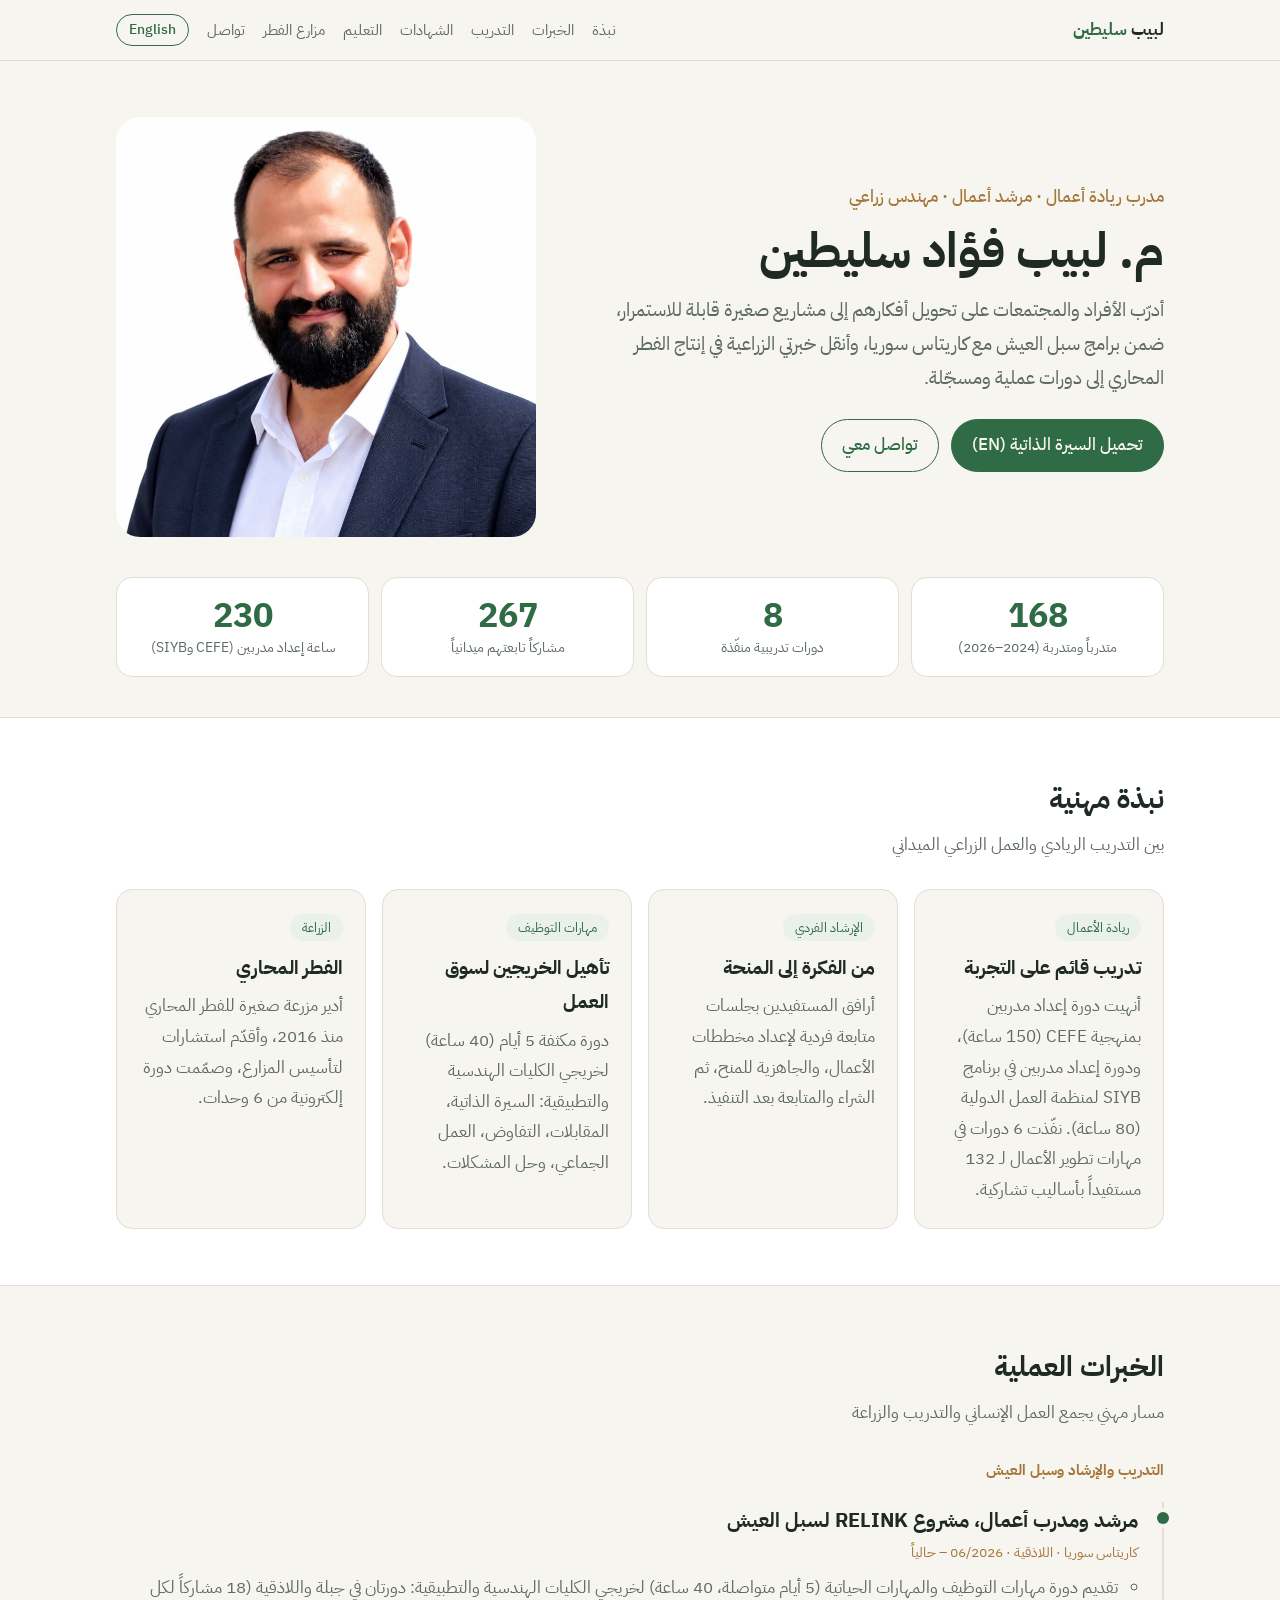
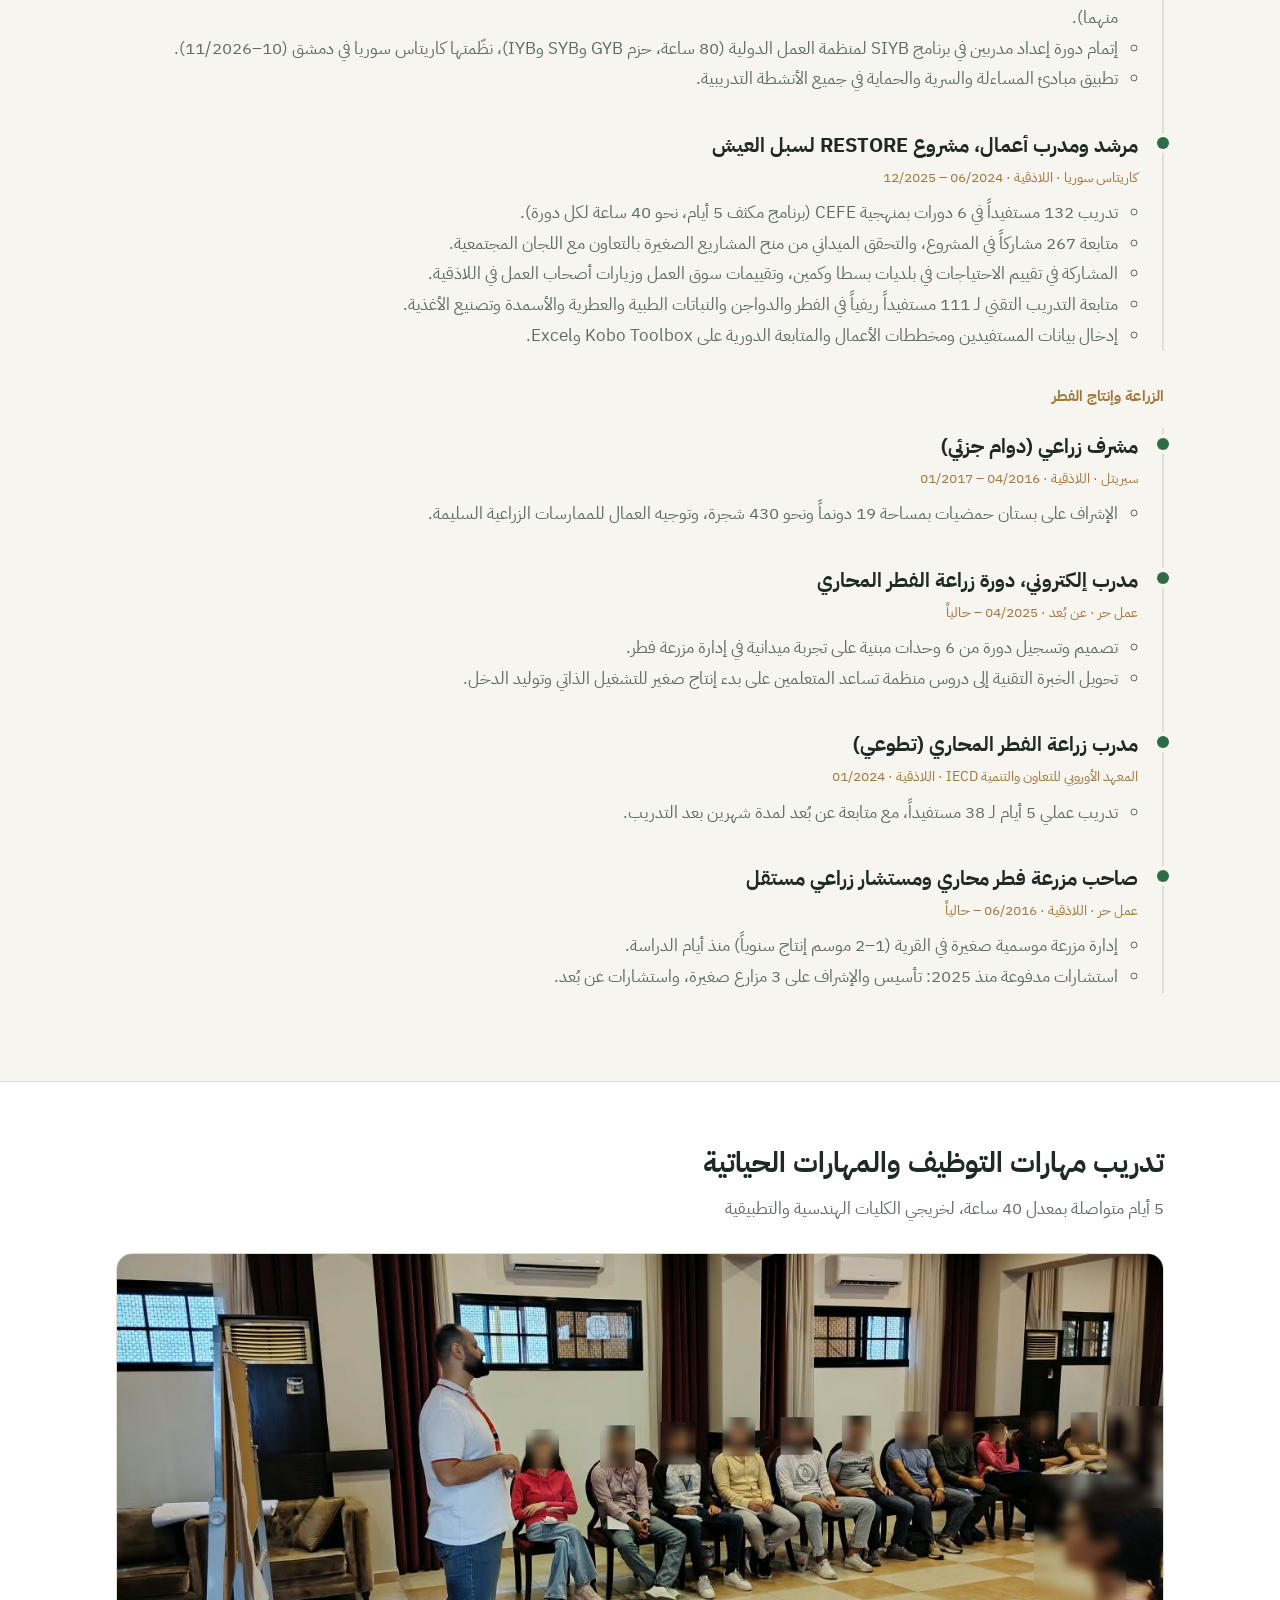
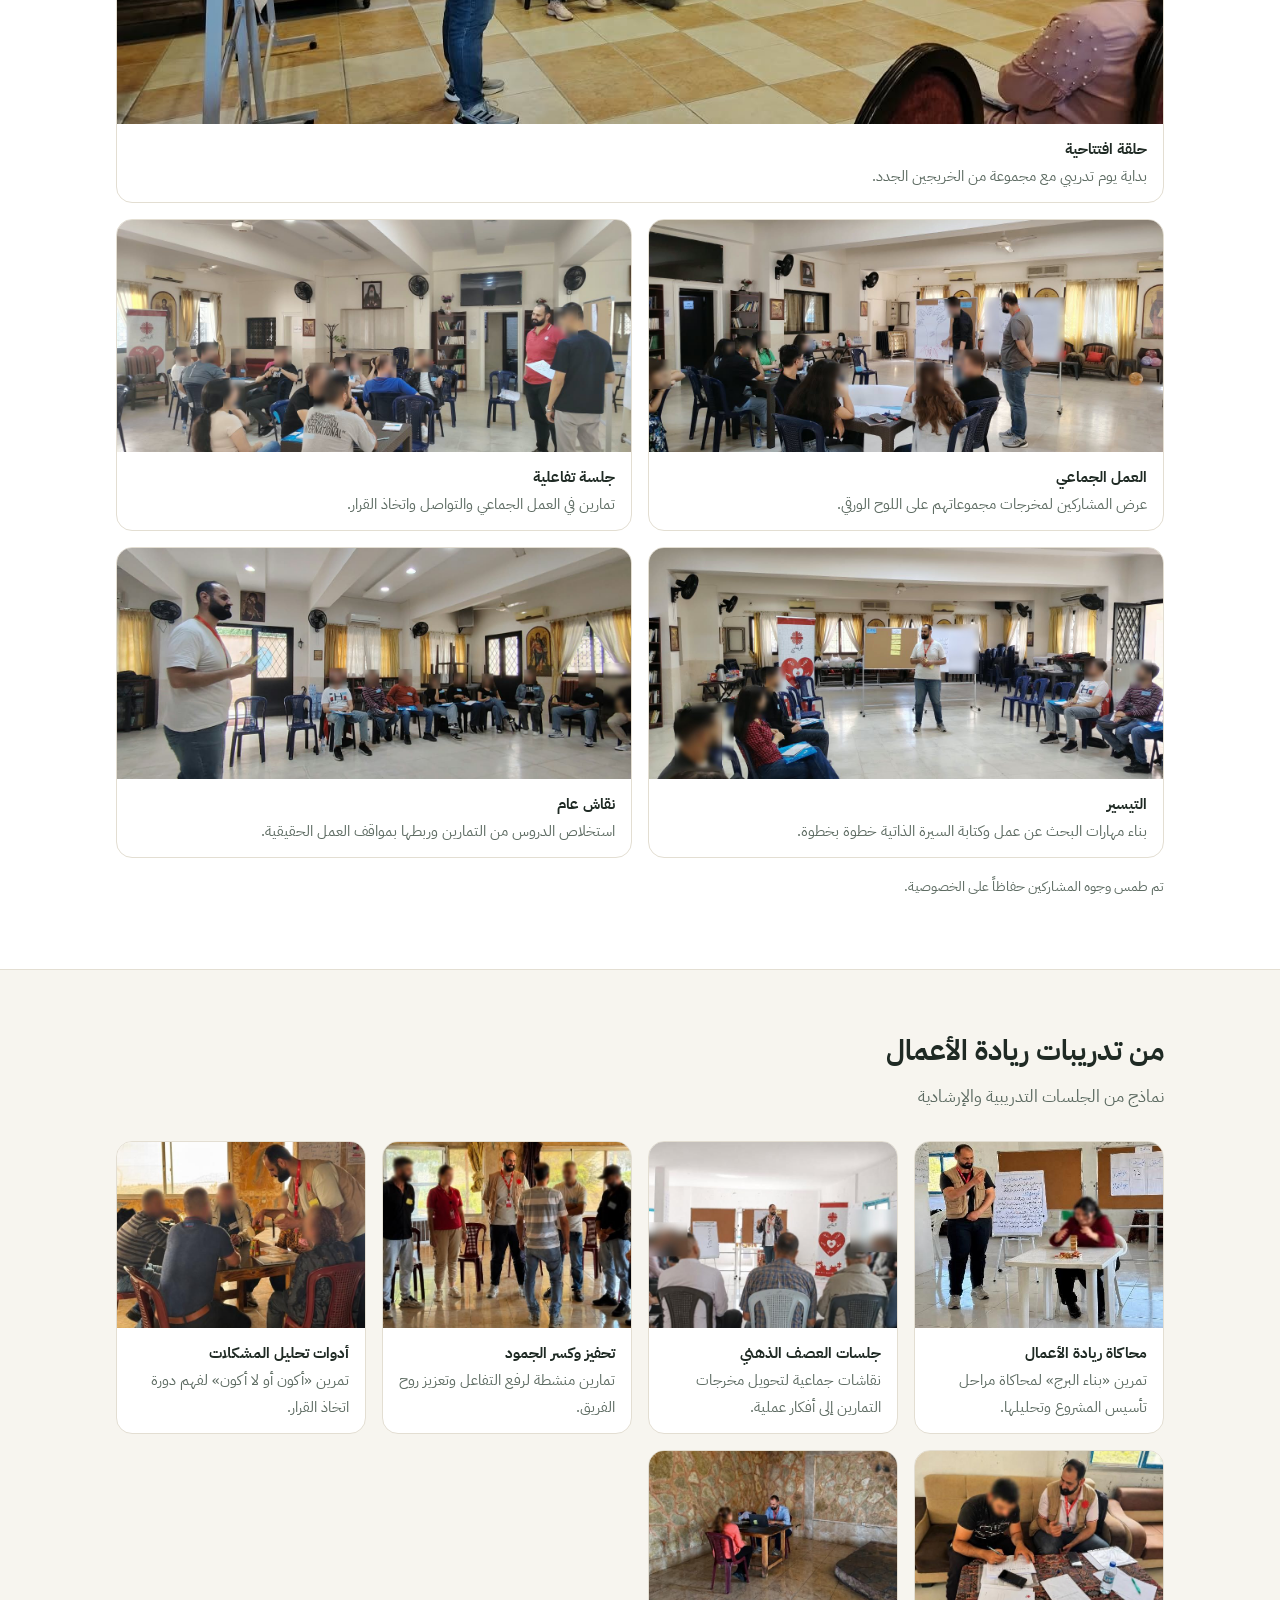
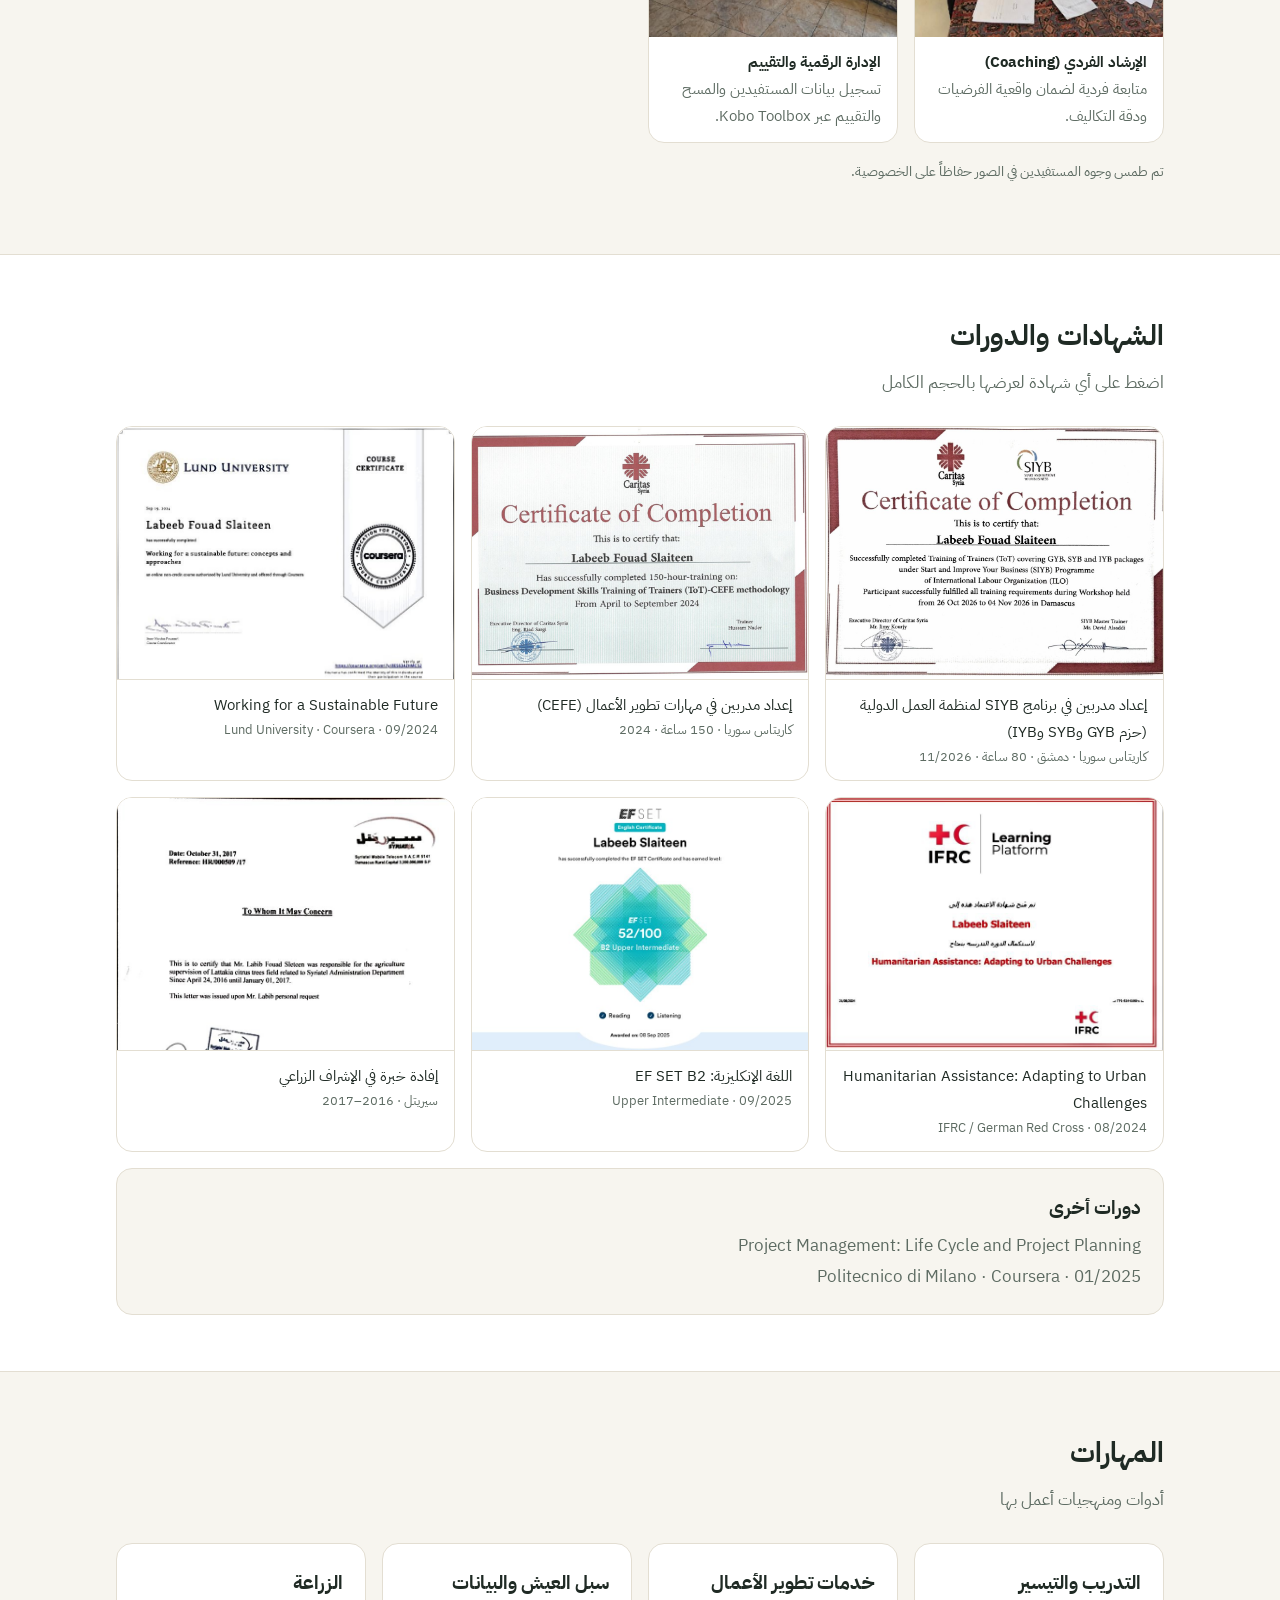
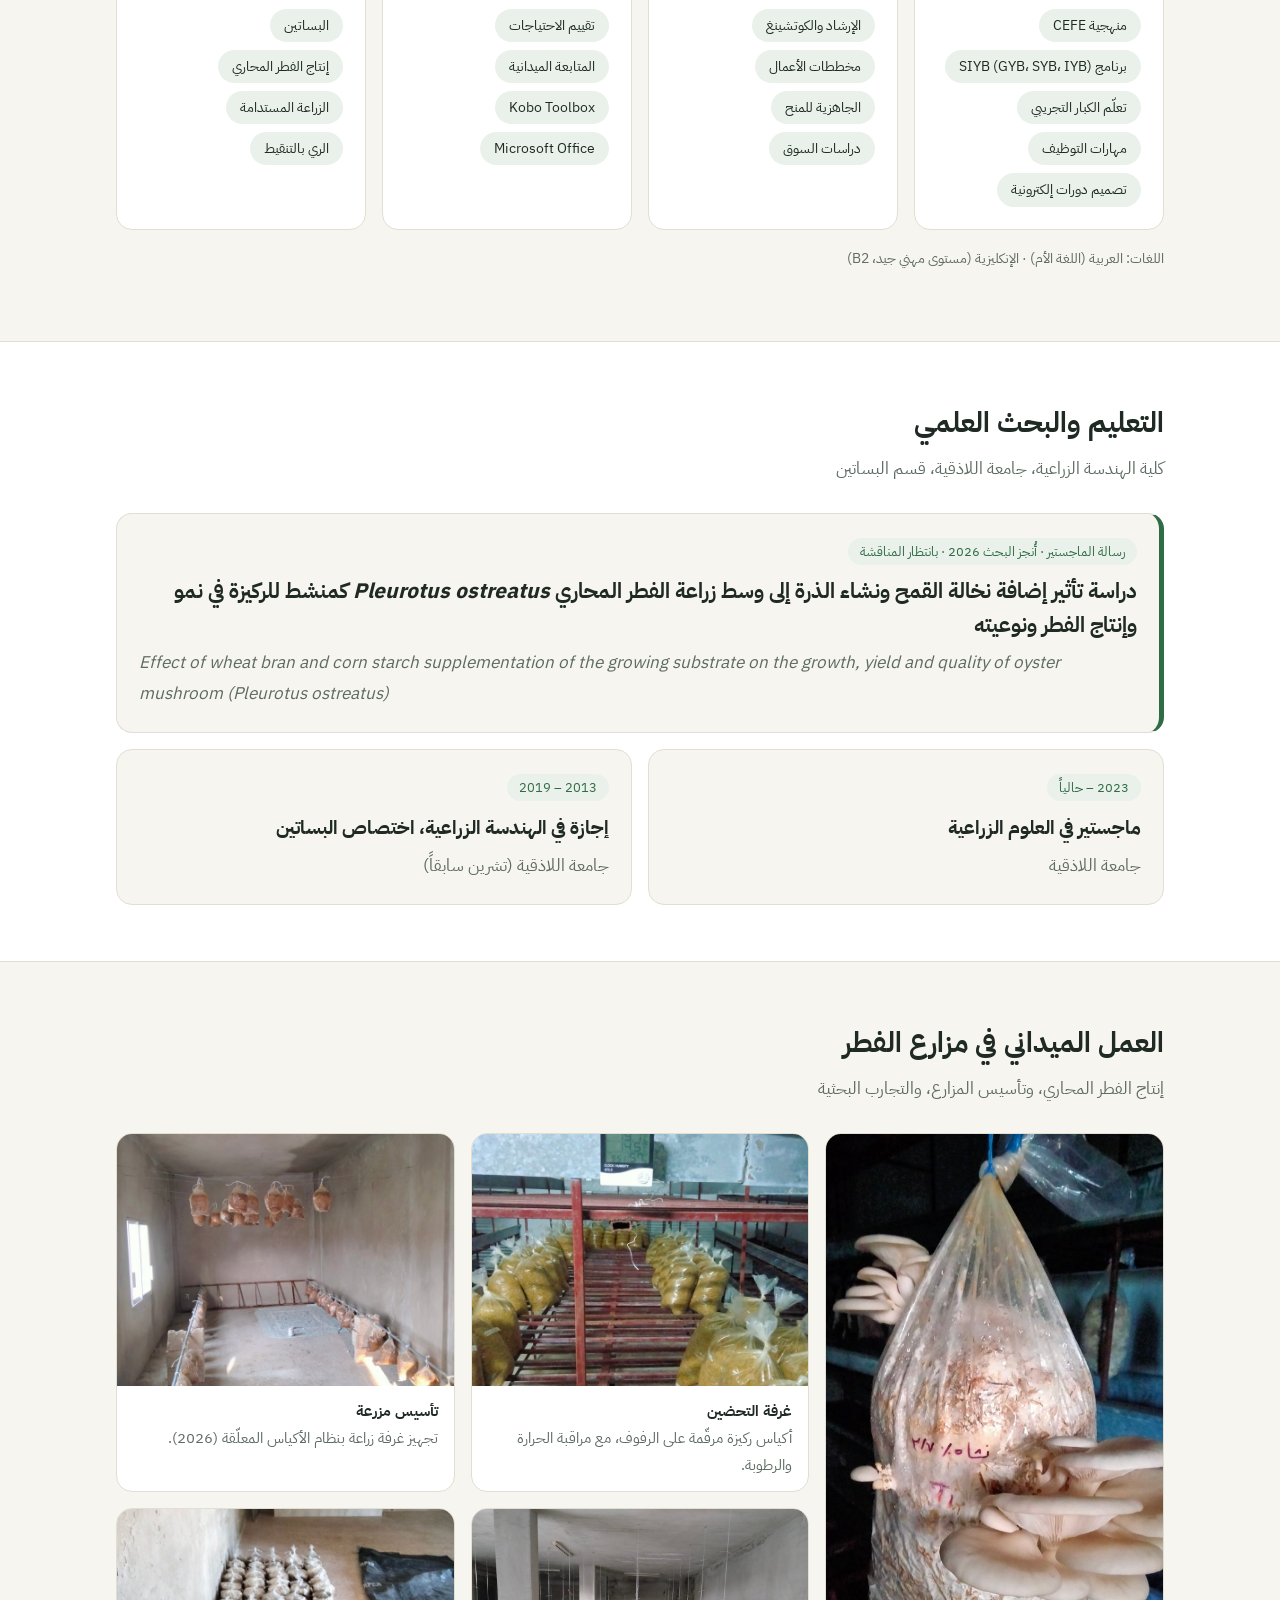
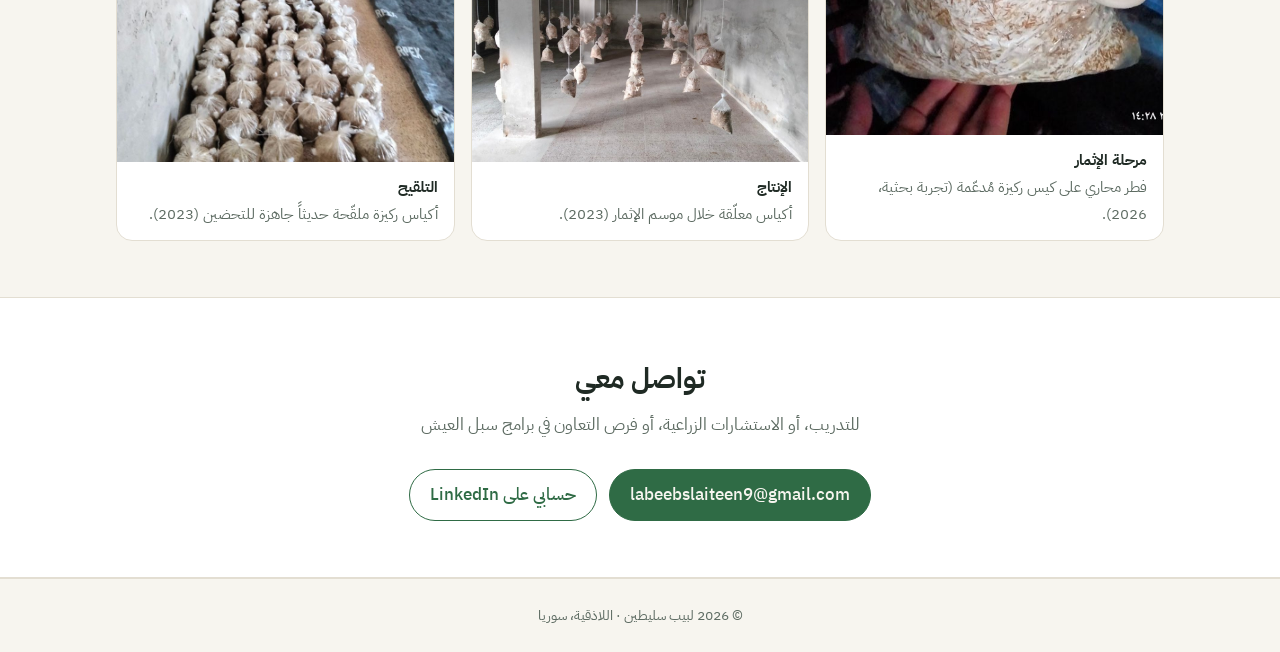
==== commit 14932874: "Remove undelivered BDS/GYB training claim from the RELINK entry The BDS and GYB trainings have not b" ====
--- a/ar/index.html
+++ b/ar/index.html
@@ -108,7 +108,6 @@
         <p class="meta">كاريتاس سوريا · اللاذقية · 06/2026 – حالياً</p>
         <ul>
           <li>تقديم دورة مهارات التوظيف والمهارات الحياتية (5 أيام متواصلة، 40 ساعة) لخريجي الكليات الهندسية والتطبيقية: دورتان في جبلة واللاذقية (18 مشاركاً لكل منهما).</li>
-          <li>تدريب مهارات تطوير الأعمال (BDS) ومنهجية GYB للمستفيدين من المنح، مع إرشاد فردي ومرافقة حتى استلام المنحة والشراء والمتابعة.</li>
           <li>إتمام دورة إعداد مدربين في برنامج SIYB لمنظمة العمل الدولية (80 ساعة، حزم GYB وSYB وIYB)، نظّمتها كاريتاس سوريا في دمشق (10–11/2026).</li>
           <li>تطبيق مبادئ المساءلة والسرية والحماية في جميع الأنشطة التدريبية.</li>
         </ul>
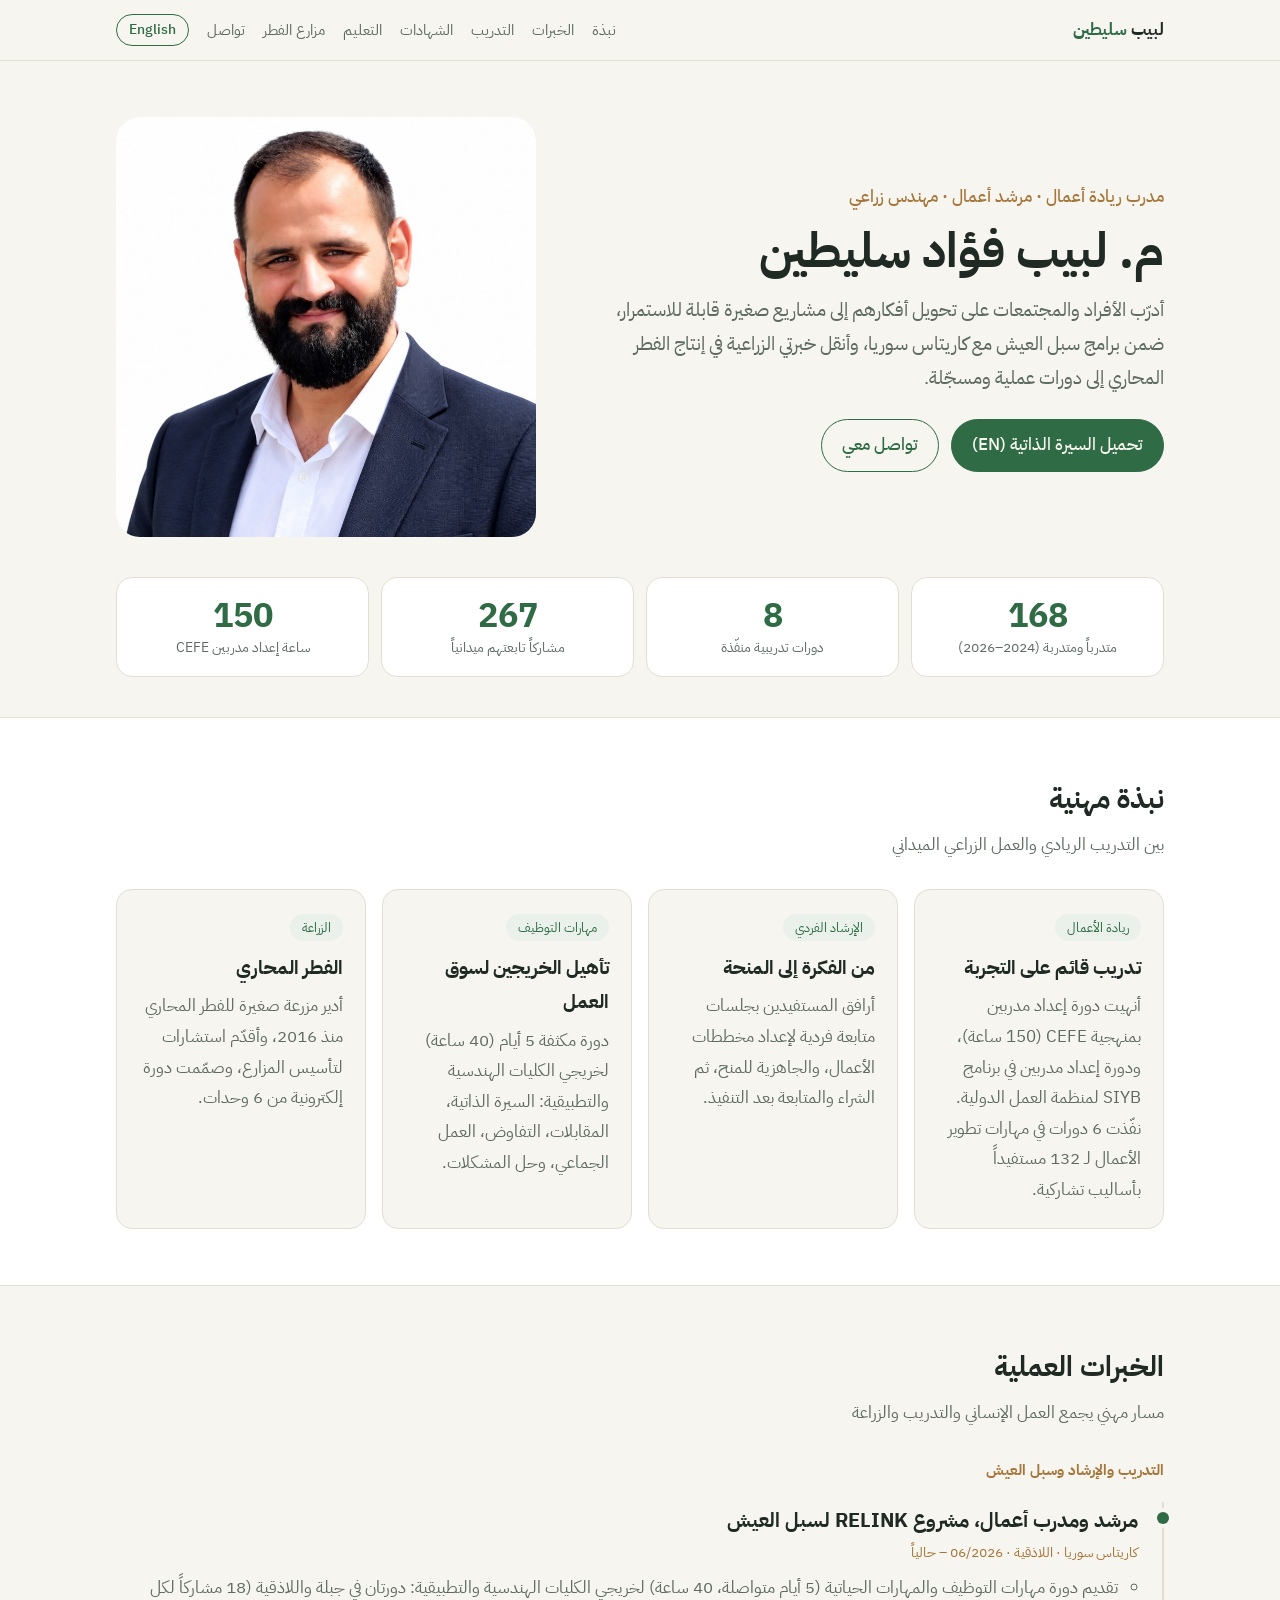
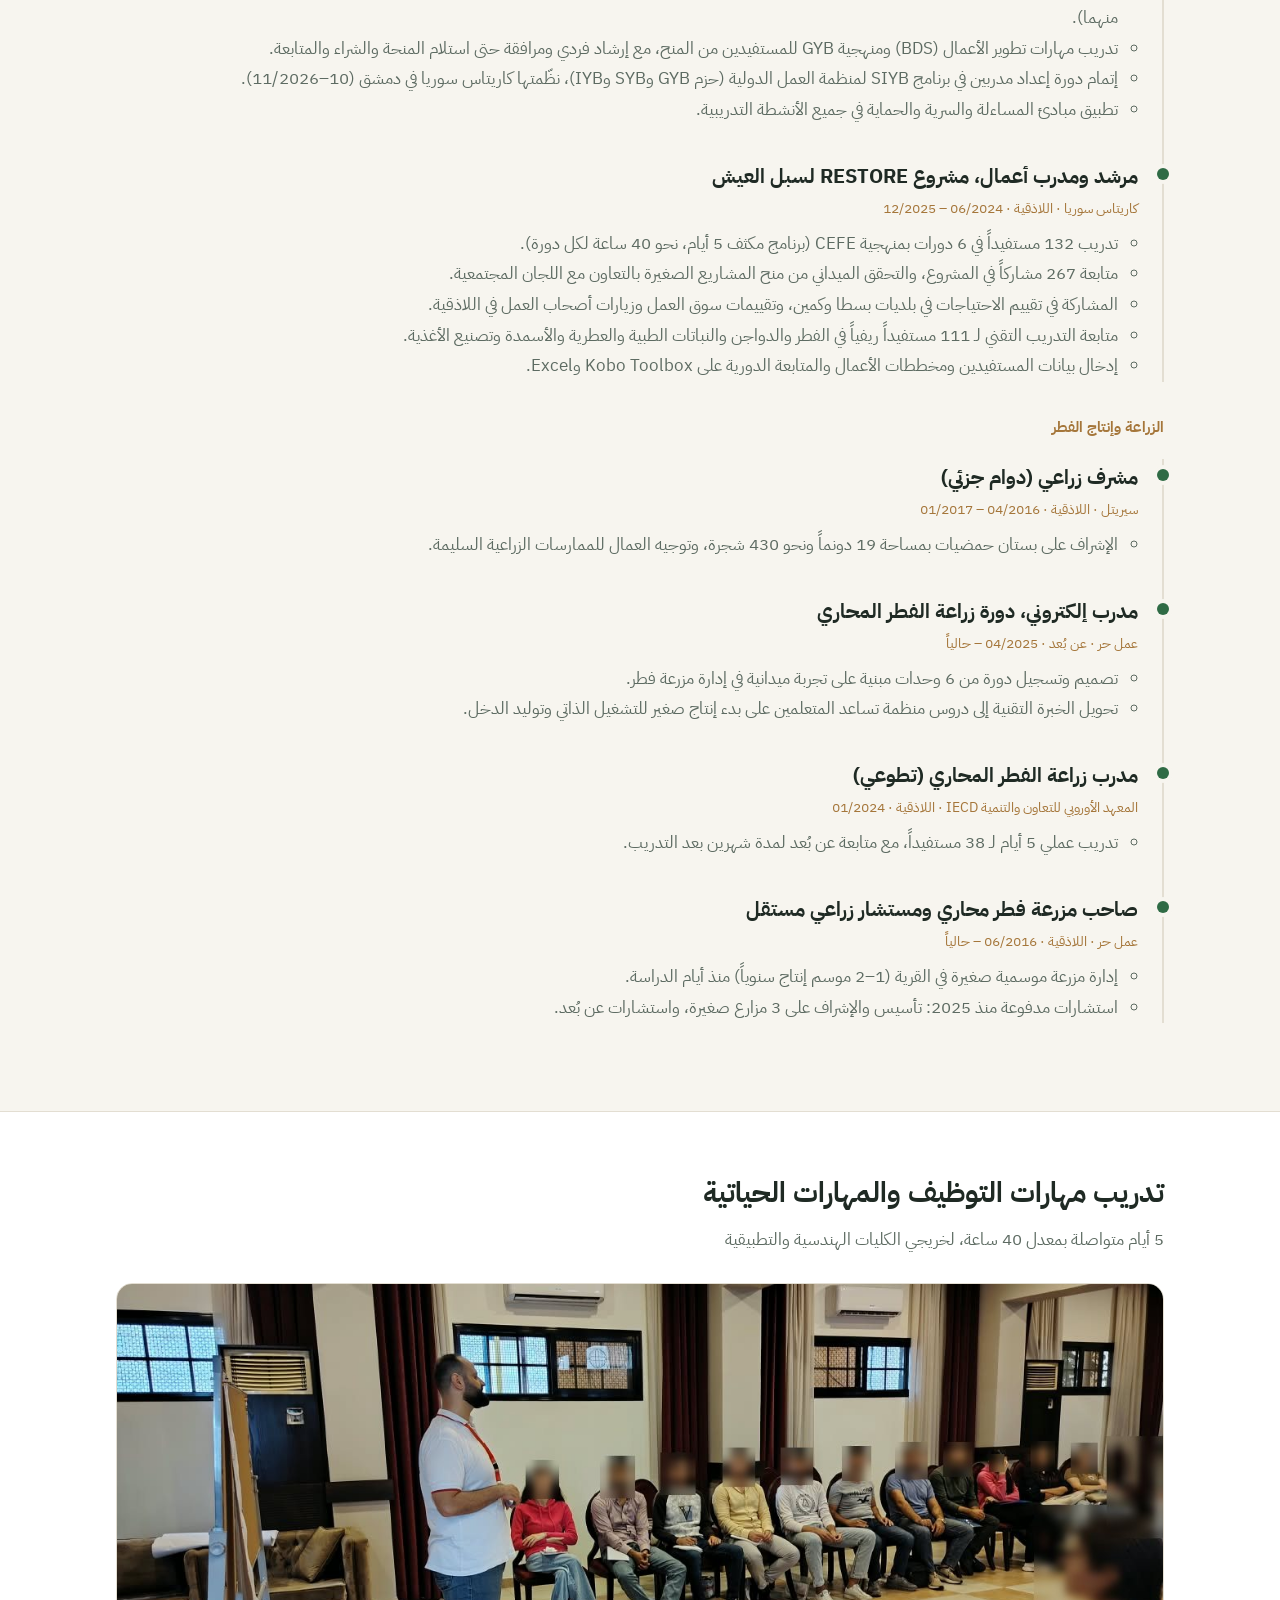
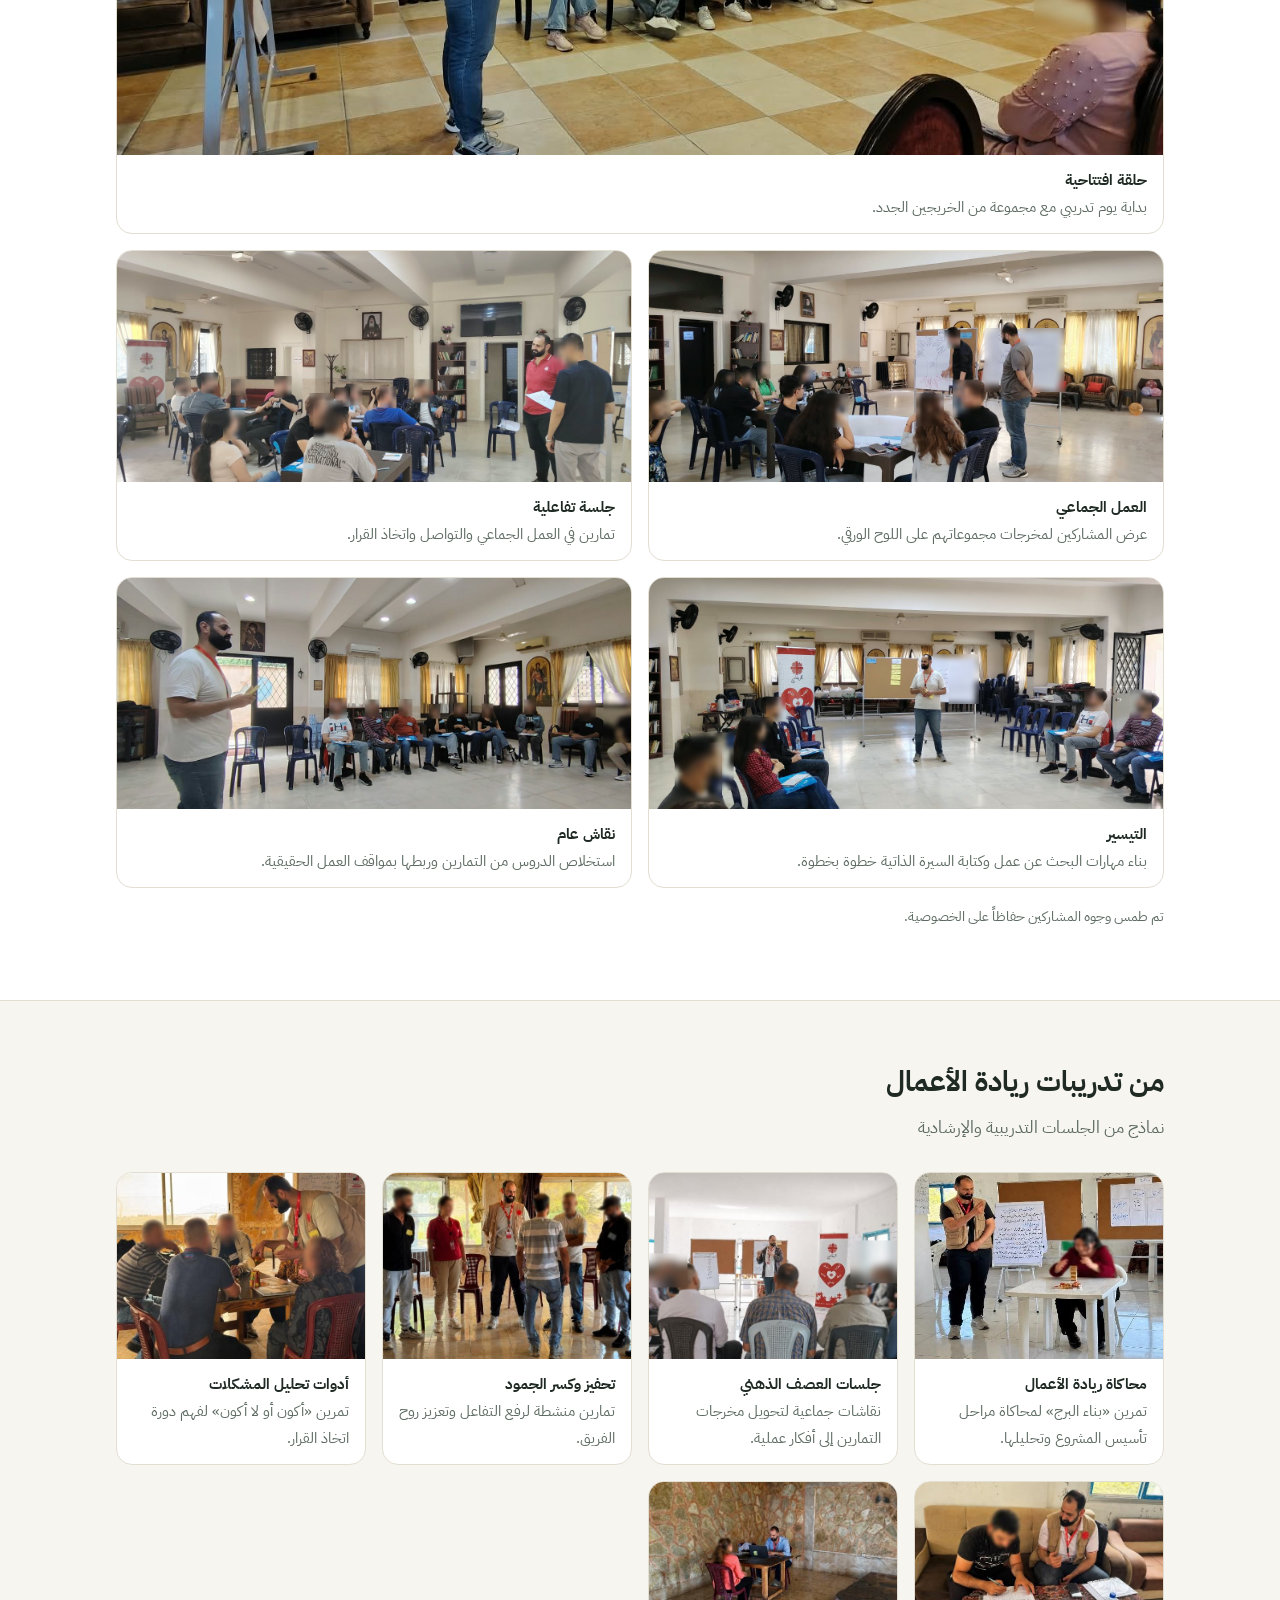
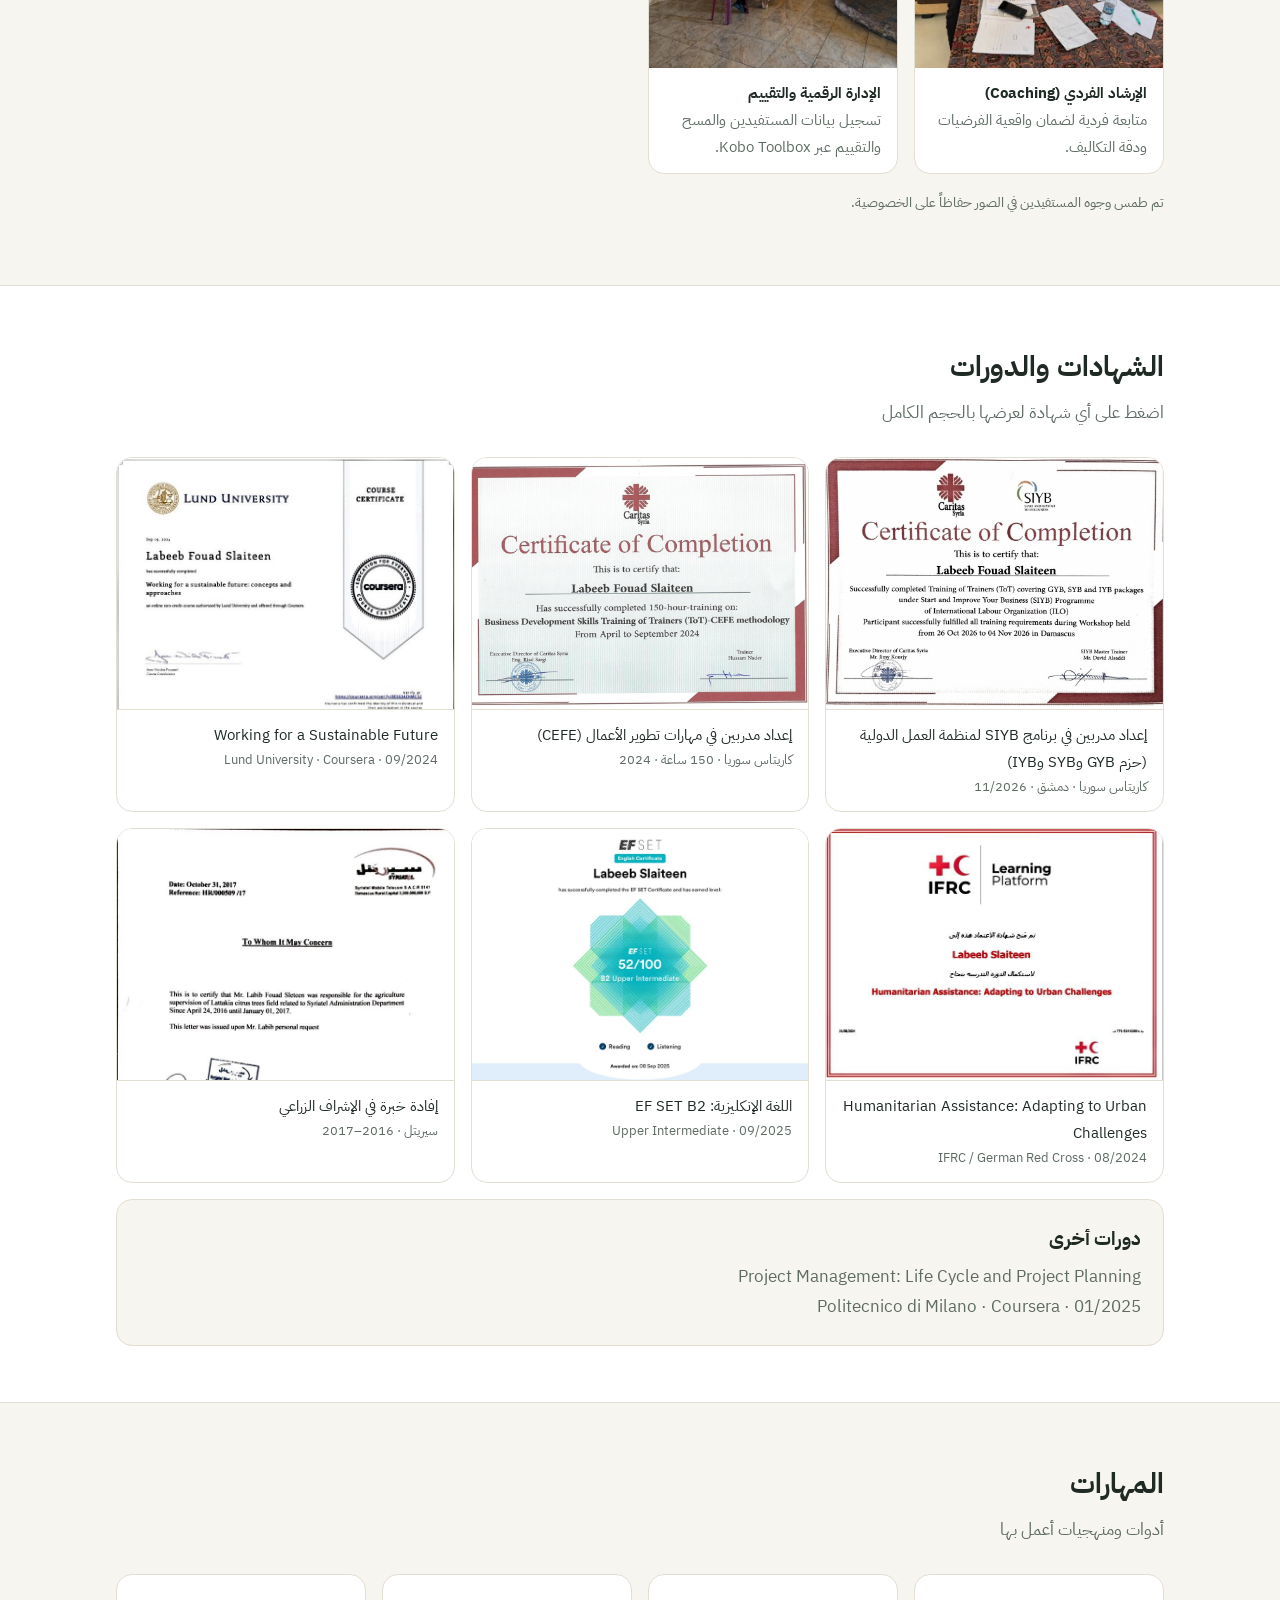
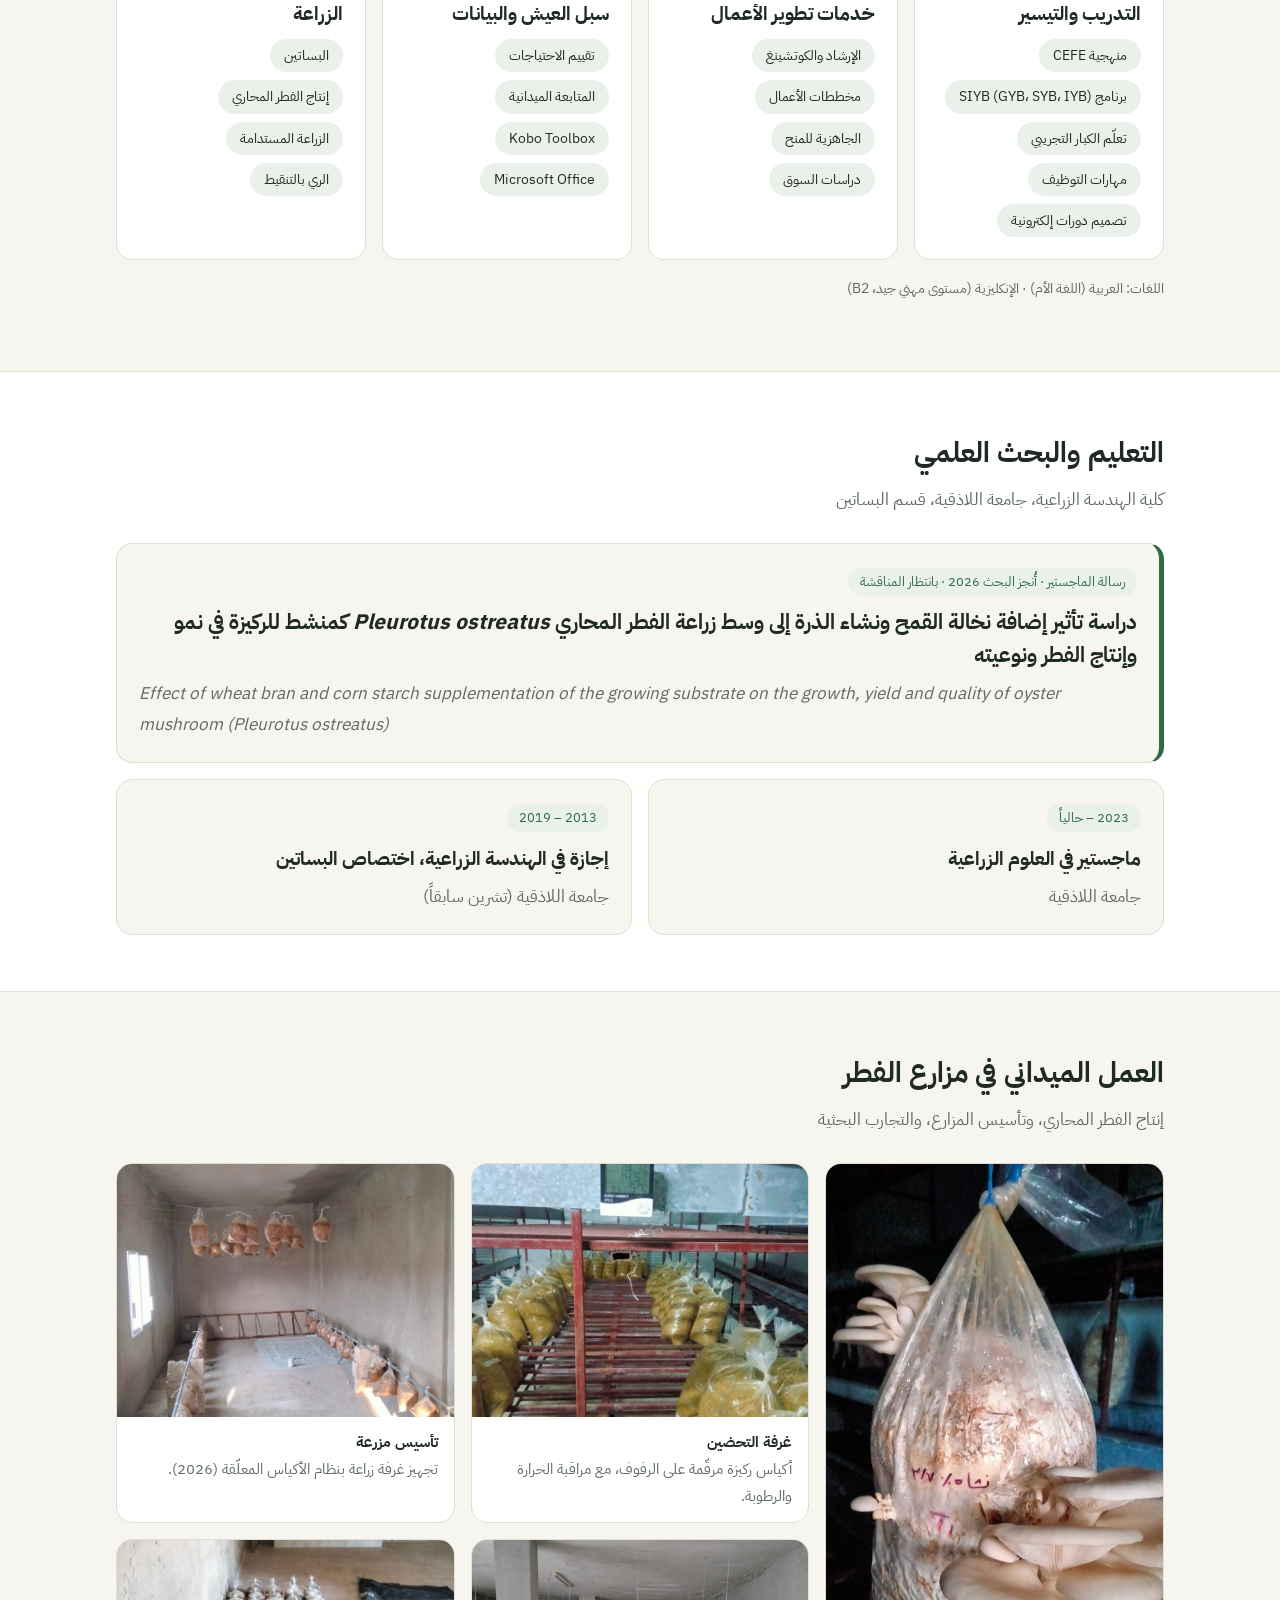
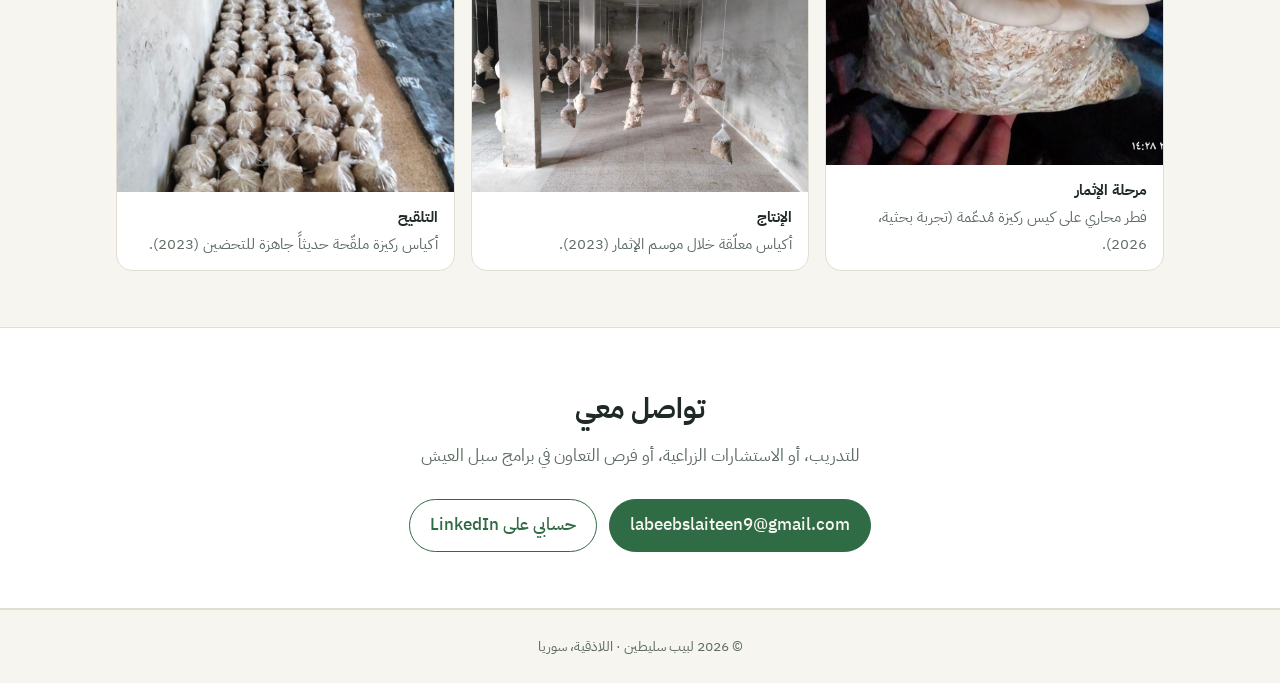
==== commit b9ac4a92: "Revert "إضافة 80 ساعة SIYB، خانة 230 ساعة ToT، وضغط الصور"" ====
--- a/ar/index.html
+++ b/ar/index.html
@@ -13,7 +13,7 @@
 <meta name="twitter:card" content="summary_large_image">
 <link rel="preconnect" href="https://fonts.googleapis.com">
 <link rel="preconnect" href="https://fonts.gstatic.com" crossorigin>
-<link href="https://fonts.googleapis.com/css2?family=IBM+Plex+Sans:wght@400;500;700&amp;family=IBM+Plex+Sans+Arabic:wght@400;500;700&amp;display=swap" rel="stylesheet">
+<link href="https://fonts.googleapis.com/css2?family=IBM+Plex+Sans:wght@400;500;700&family=IBM+Plex+Sans+Arabic:wght@400;500;700&display=swap" rel="stylesheet">
 <link rel="stylesheet" href="../assets/style.css">
 <link rel="alternate" hreflang="en" href="../">
 <script type="application/ld+json">
@@ -63,7 +63,7 @@
       <div class="stat"><b>168</b><span>متدرباً ومتدربة (2024–2026)</span></div>
       <div class="stat"><b>8</b><span>دورات تدريبية منفّذة</span></div>
       <div class="stat"><b>267</b><span>مشاركاً تابعتهم ميدانياً</span></div>
-      <div class="stat"><b>230</b><span>ساعة إعداد مدربين (CEFE وSIYB)</span></div>
+      <div class="stat"><b>150</b><span>ساعة إعداد مدربين CEFE</span></div>
     </div>
   </div>
 </section>
@@ -76,7 +76,7 @@
       <div class="card">
         <span class="tag">ريادة الأعمال</span>
         <h3>تدريب قائم على التجربة</h3>
-        <p>أنهيت دورة إعداد مدربين بمنهجية CEFE (150 ساعة)، ودورة إعداد مدربين في برنامج SIYB لمنظمة العمل الدولية (80 ساعة). نفّذت 6 دورات في مهارات تطوير الأعمال لـ 132 مستفيداً بأساليب تشاركية.</p>
+        <p>أنهيت دورة إعداد مدربين بمنهجية CEFE (150 ساعة)، ودورة إعداد مدربين في برنامج SIYB لمنظمة العمل الدولية. نفّذت 6 دورات في مهارات تطوير الأعمال لـ 132 مستفيداً بأساليب تشاركية.</p>
       </div>
       <div class="card">
         <span class="tag">الإرشاد الفردي</span>
@@ -108,7 +108,8 @@
         <p class="meta">كاريتاس سوريا · اللاذقية · 06/2026 – حالياً</p>
         <ul>
           <li>تقديم دورة مهارات التوظيف والمهارات الحياتية (5 أيام متواصلة، 40 ساعة) لخريجي الكليات الهندسية والتطبيقية: دورتان في جبلة واللاذقية (18 مشاركاً لكل منهما).</li>
-          <li>إتمام دورة إعداد مدربين في برنامج SIYB لمنظمة العمل الدولية (80 ساعة، حزم GYB وSYB وIYB)، نظّمتها كاريتاس سوريا في دمشق (10–11/2026).</li>
+          <li>تدريب مهارات تطوير الأعمال (BDS) ومنهجية GYB للمستفيدين من المنح، مع إرشاد فردي ومرافقة حتى استلام المنحة والشراء والمتابعة.</li>
+          <li>إتمام دورة إعداد مدربين في برنامج SIYB لمنظمة العمل الدولية (حزم GYB وSYB وIYB)، نظّمتها كاريتاس سوريا في دمشق (10–11/2026).</li>
           <li>تطبيق مبادئ المساءلة والسرية والحماية في جميع الأنشطة التدريبية.</li>
         </ul>
       </li>
@@ -196,7 +197,7 @@
     <h2>الشهادات والدورات</h2>
     <p class="sub">اضغط على أي شهادة لعرضها بالحجم الكامل</p>
     <div class="certs">
-      <a class="cert" href="../assets/certs/siyb-tot.jpg" target="_blank"><img src="../assets/certs/siyb-tot.jpg" alt="شهادة إعداد مدربين SIYB" loading="lazy"><div>إعداد مدربين في برنامج SIYB لمنظمة العمل الدولية (حزم GYB وSYB وIYB)<small>كاريتاس سوريا · دمشق · 80 ساعة · 11/2026</small></div></a>
+      <a class="cert" href="../assets/certs/siyb-tot.jpg" target="_blank"><img src="../assets/certs/siyb-tot.jpg" alt="شهادة إعداد مدربين SIYB" loading="lazy"><div>إعداد مدربين في برنامج SIYB لمنظمة العمل الدولية (حزم GYB وSYB وIYB)<small>كاريتاس سوريا · دمشق · 11/2026</small></div></a>
       <a class="cert" href="../assets/certs/cefe-tot.jpg" target="_blank"><img src="../assets/certs/cefe-tot.jpg" alt="شهادة CEFE ToT" loading="lazy"><div>إعداد مدربين في مهارات تطوير الأعمال (CEFE)<small>كاريتاس سوريا · 150 ساعة · 2024</small></div></a>
       <a class="cert" href="../assets/certs/lund.jpg" target="_blank"><img src="../assets/certs/lund.jpg" alt="شهادة جامعة لوند" loading="lazy"><div>Working for a Sustainable Future<small>Lund University · Coursera · 09/2024</small></div></a>
       <a class="cert" href="../assets/certs/ifrc.jpg" target="_blank"><img src="../assets/certs/ifrc.jpg" alt="شهادة IFRC" loading="lazy"><div>Humanitarian Assistance: Adapting to Urban Challenges<small>IFRC / German Red Cross · 08/2024</small></div></a>
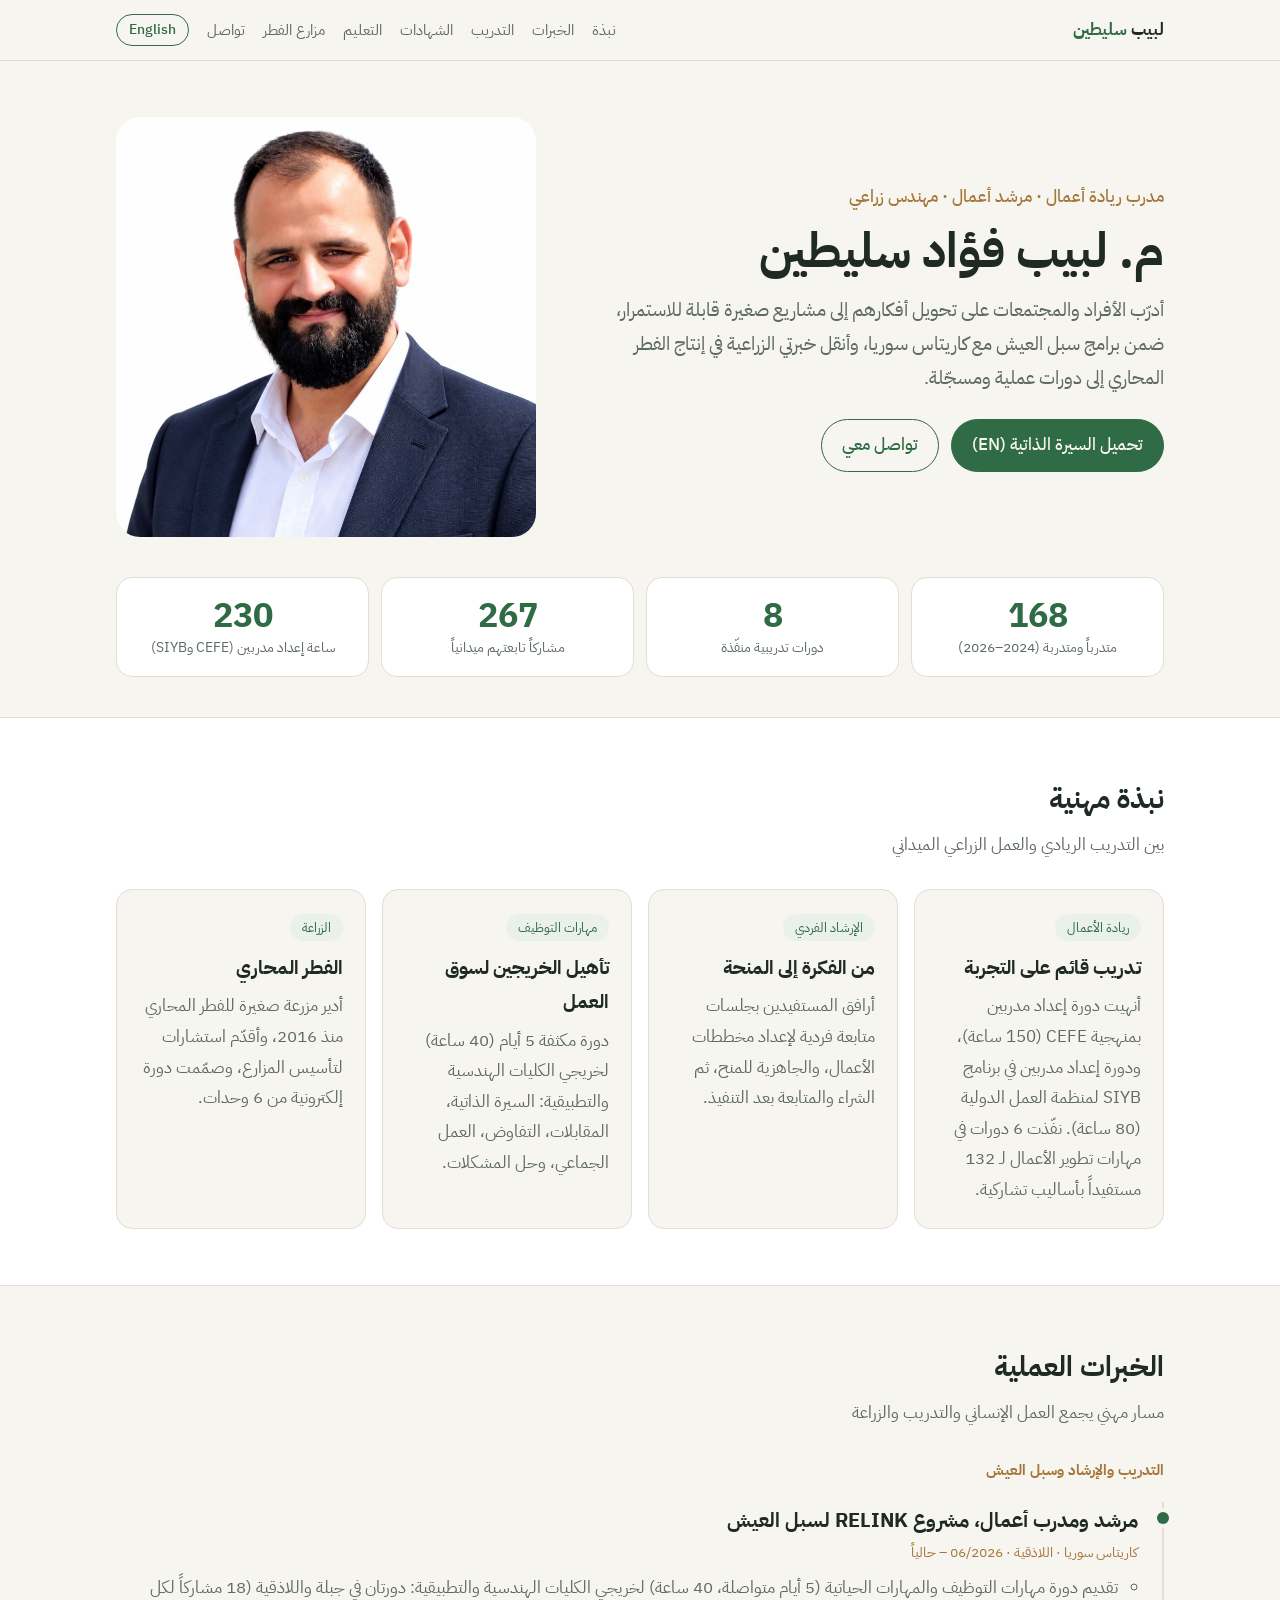
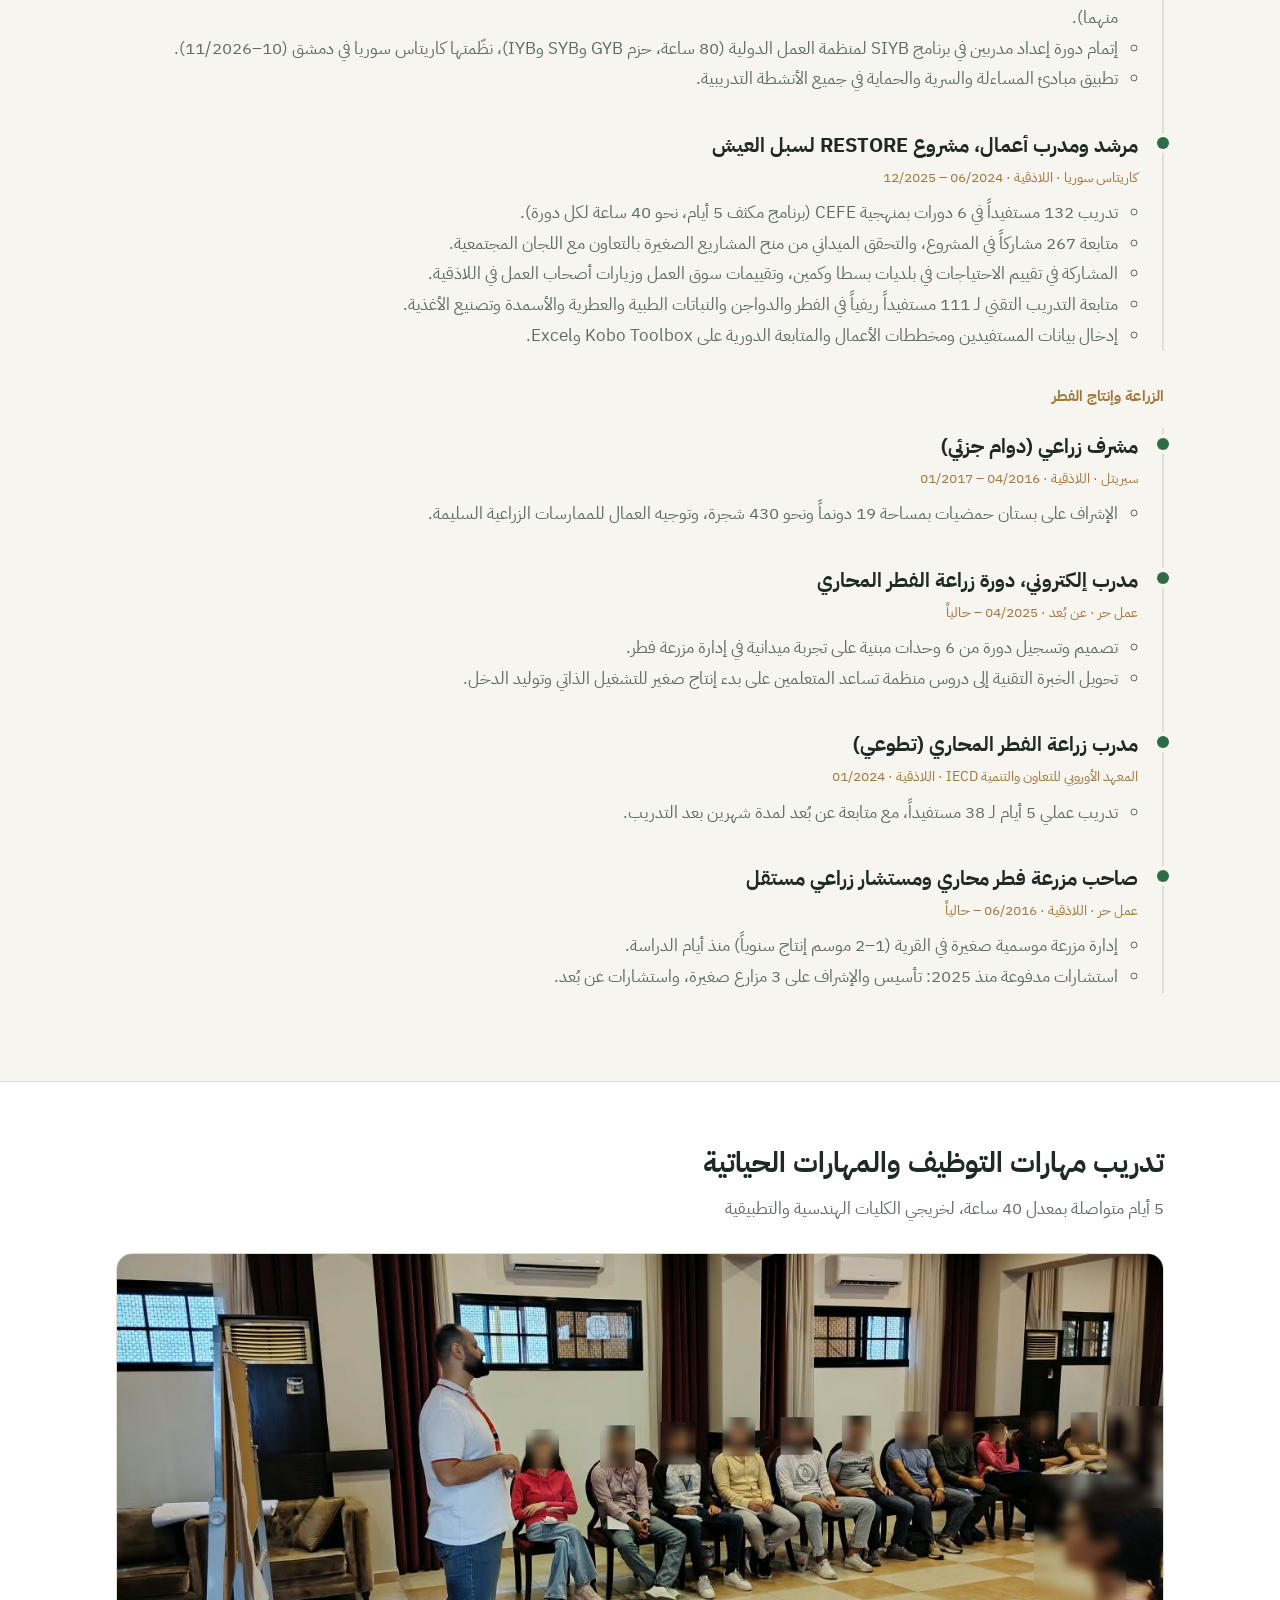
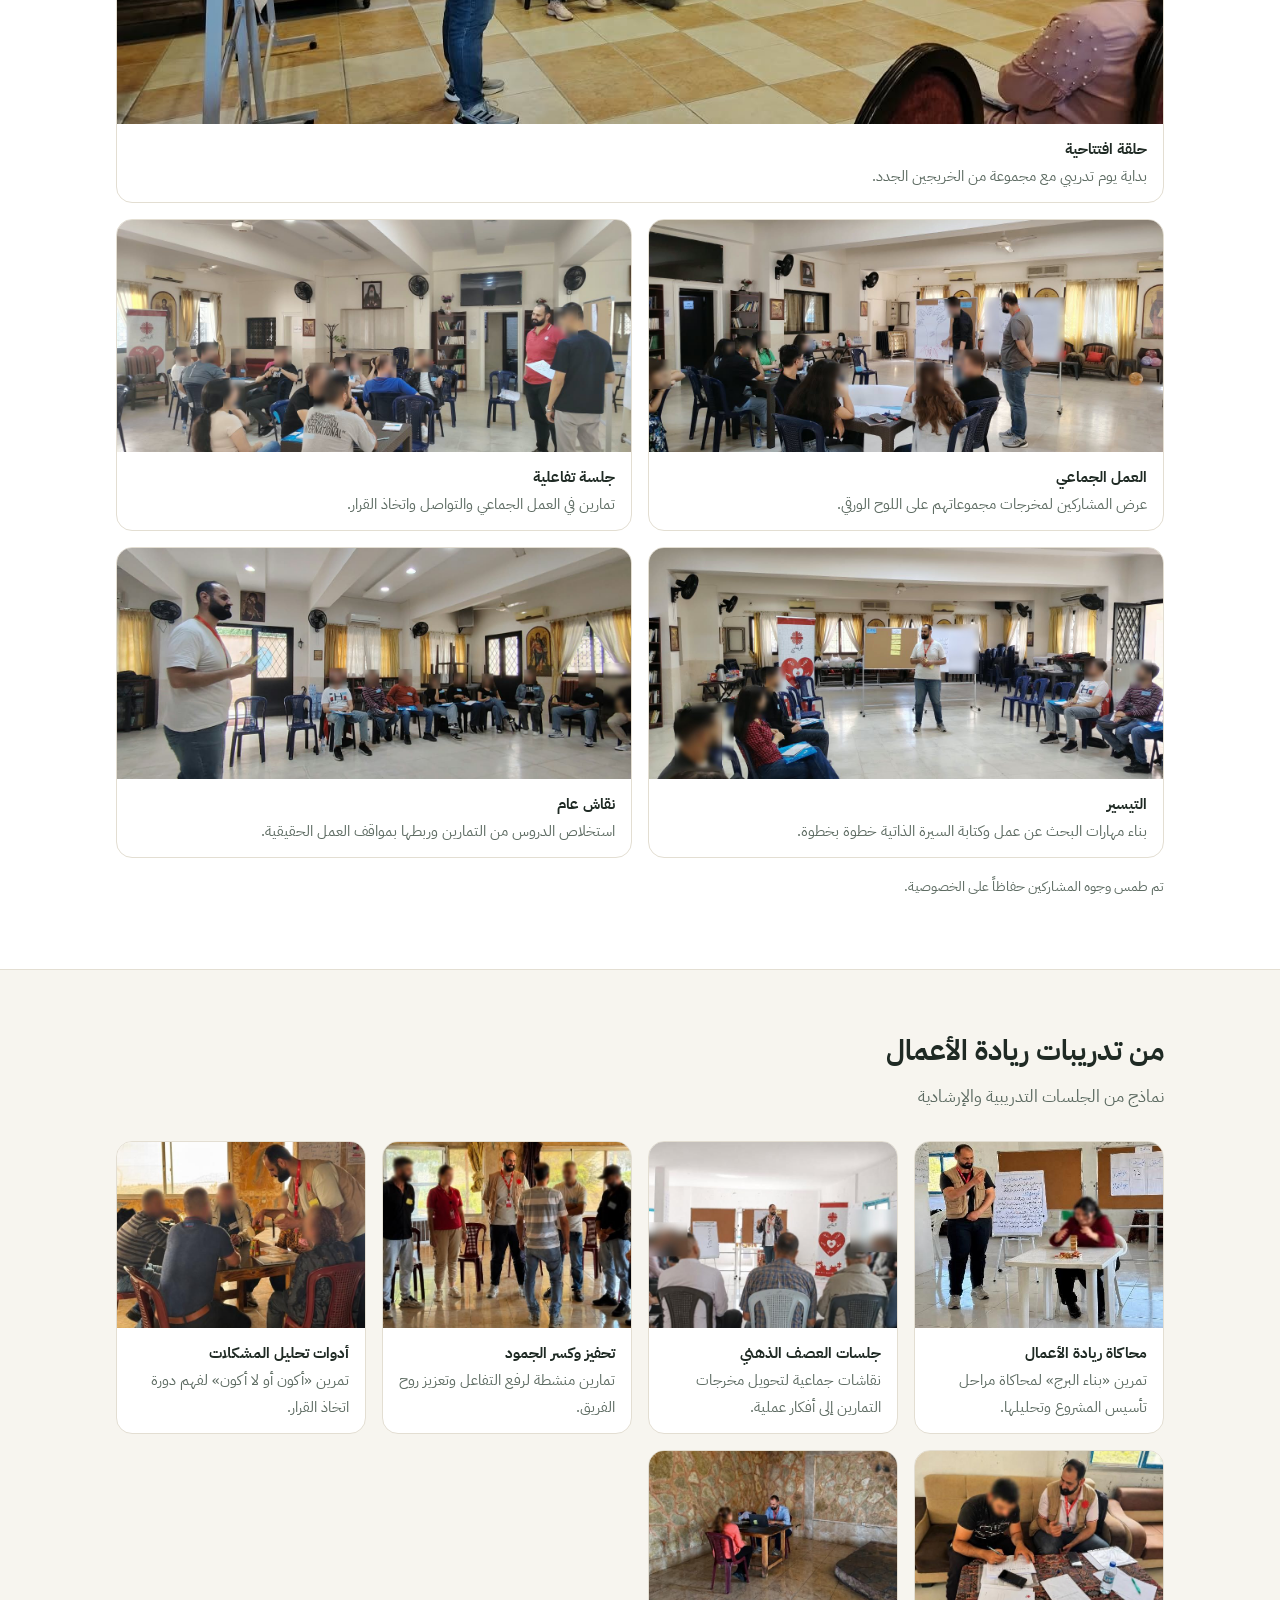
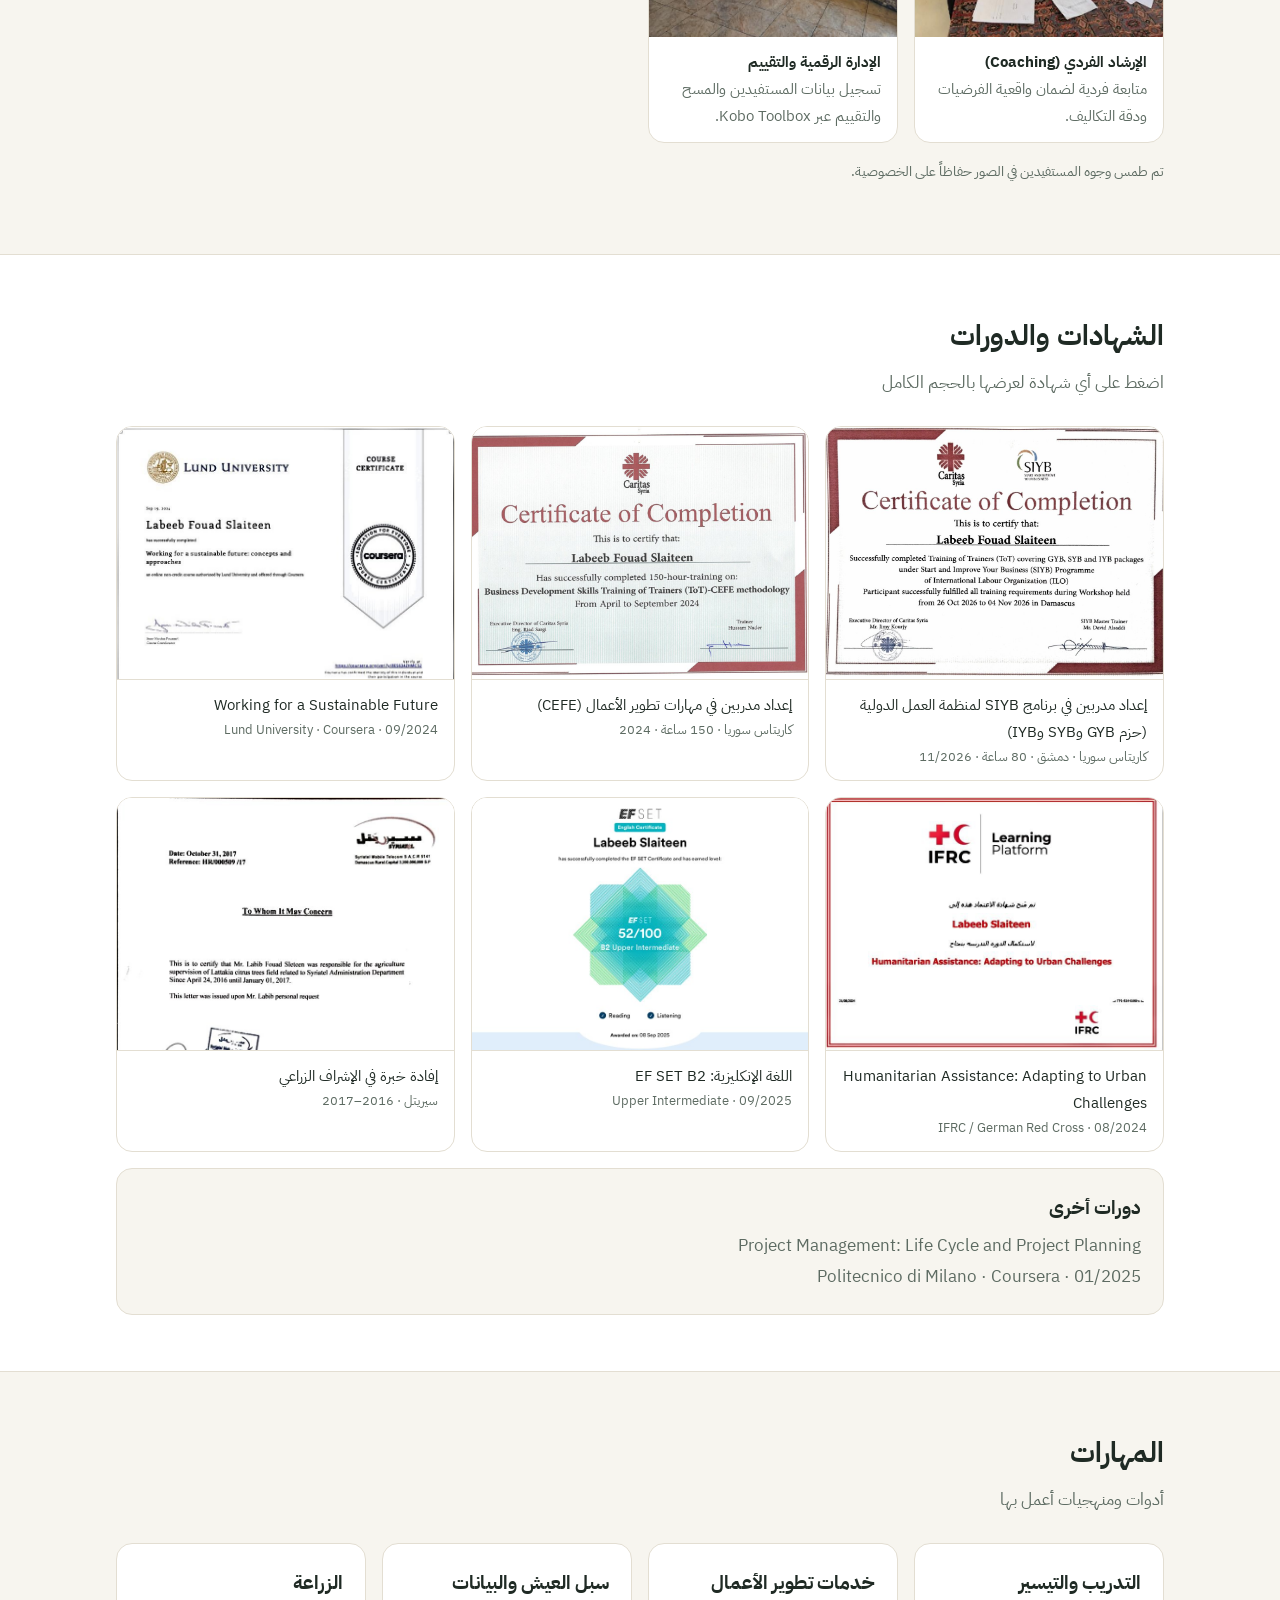
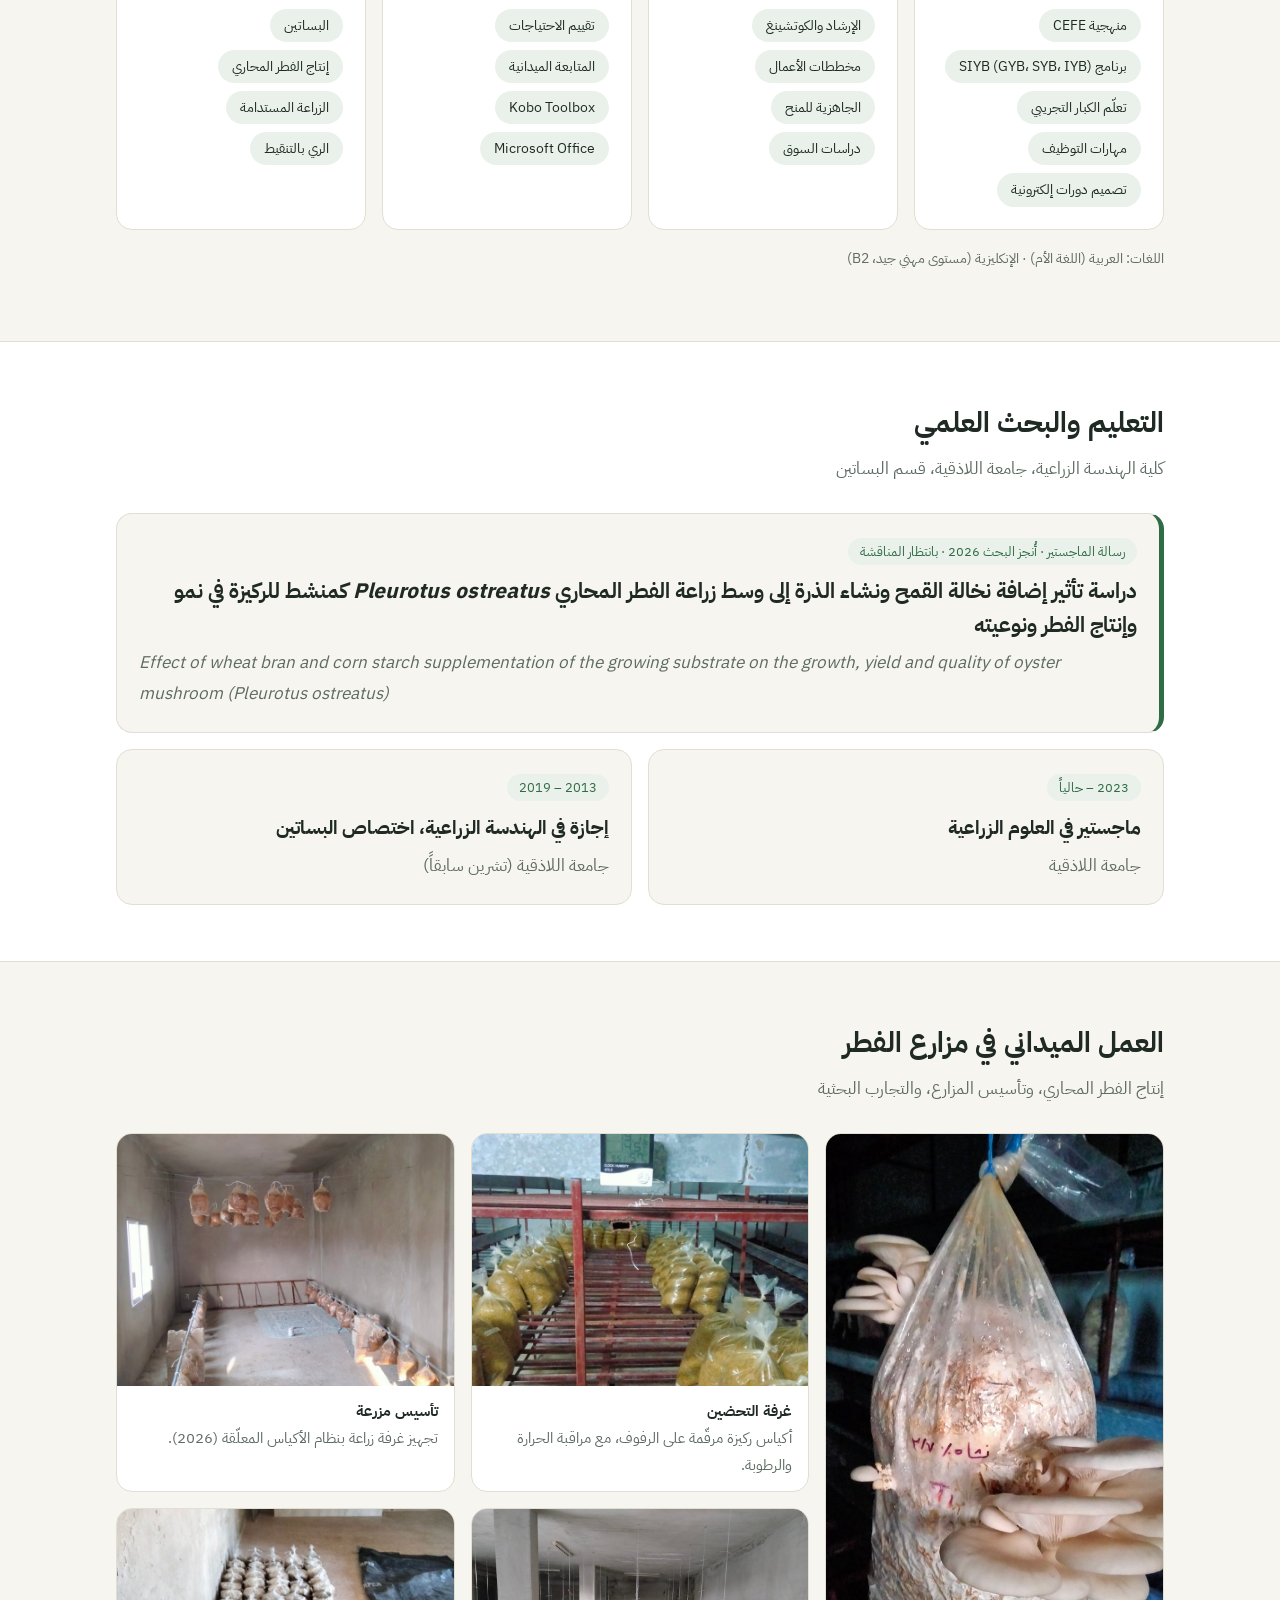
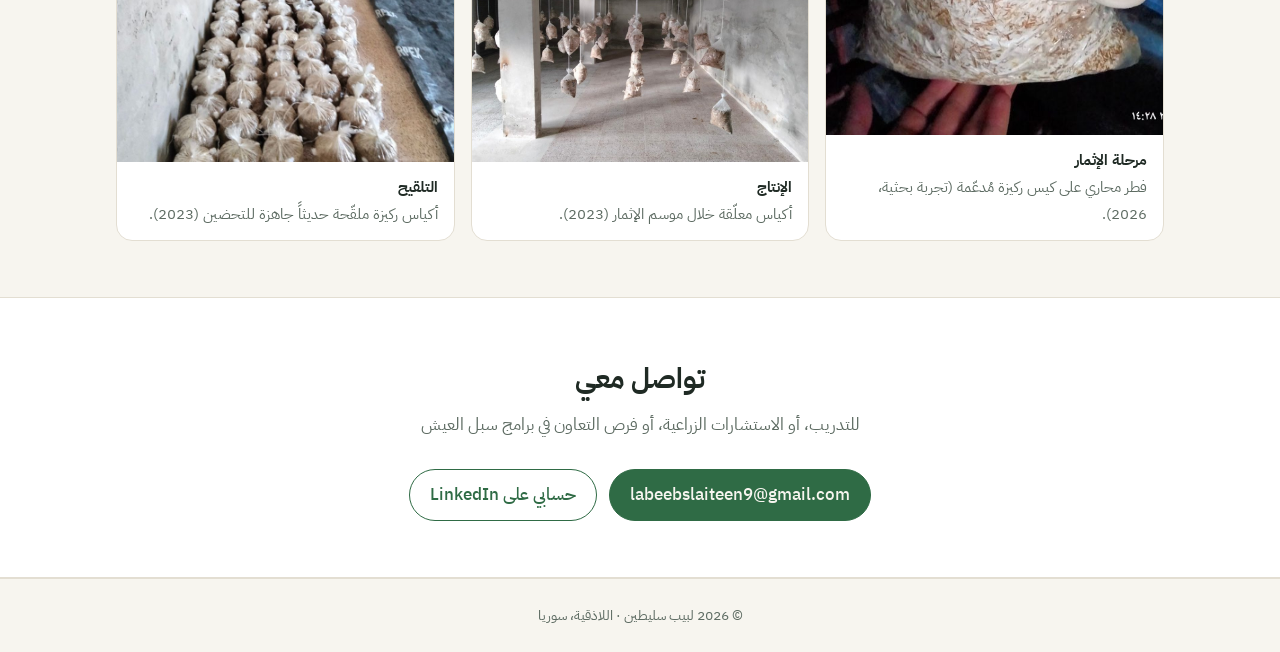
==== commit be63e463: "Merge pull request #2 from labeebslaiteen9-alt/claude/adoring-meitner-3jx9y1 حذف فقرة تدريبات BDS وG" ====
--- a/ar/index.html
+++ b/ar/index.html
@@ -13,7 +13,7 @@
 <meta name="twitter:card" content="summary_large_image">
 <link rel="preconnect" href="https://fonts.googleapis.com">
 <link rel="preconnect" href="https://fonts.gstatic.com" crossorigin>
-<link href="https://fonts.googleapis.com/css2?family=IBM+Plex+Sans:wght@400;500;700&family=IBM+Plex+Sans+Arabic:wght@400;500;700&display=swap" rel="stylesheet">
+<link href="https://fonts.googleapis.com/css2?family=IBM+Plex+Sans:wght@400;500;700&amp;family=IBM+Plex+Sans+Arabic:wght@400;500;700&amp;display=swap" rel="stylesheet">
 <link rel="stylesheet" href="../assets/style.css">
 <link rel="alternate" hreflang="en" href="../">
 <script type="application/ld+json">
@@ -63,7 +63,7 @@
       <div class="stat"><b>168</b><span>متدرباً ومتدربة (2024–2026)</span></div>
       <div class="stat"><b>8</b><span>دورات تدريبية منفّذة</span></div>
       <div class="stat"><b>267</b><span>مشاركاً تابعتهم ميدانياً</span></div>
-      <div class="stat"><b>150</b><span>ساعة إعداد مدربين CEFE</span></div>
+      <div class="stat"><b>230</b><span>ساعة إعداد مدربين (CEFE وSIYB)</span></div>
     </div>
   </div>
 </section>
@@ -76,7 +76,7 @@
       <div class="card">
         <span class="tag">ريادة الأعمال</span>
         <h3>تدريب قائم على التجربة</h3>
-        <p>أنهيت دورة إعداد مدربين بمنهجية CEFE (150 ساعة)، ودورة إعداد مدربين في برنامج SIYB لمنظمة العمل الدولية. نفّذت 6 دورات في مهارات تطوير الأعمال لـ 132 مستفيداً بأساليب تشاركية.</p>
+        <p>أنهيت دورة إعداد مدربين بمنهجية CEFE (150 ساعة)، ودورة إعداد مدربين في برنامج SIYB لمنظمة العمل الدولية (80 ساعة). نفّذت 6 دورات في مهارات تطوير الأعمال لـ 132 مستفيداً بأساليب تشاركية.</p>
       </div>
       <div class="card">
         <span class="tag">الإرشاد الفردي</span>
@@ -108,8 +108,7 @@
         <p class="meta">كاريتاس سوريا · اللاذقية · 06/2026 – حالياً</p>
         <ul>
           <li>تقديم دورة مهارات التوظيف والمهارات الحياتية (5 أيام متواصلة، 40 ساعة) لخريجي الكليات الهندسية والتطبيقية: دورتان في جبلة واللاذقية (18 مشاركاً لكل منهما).</li>
-          <li>تدريب مهارات تطوير الأعمال (BDS) ومنهجية GYB للمستفيدين من المنح، مع إرشاد فردي ومرافقة حتى استلام المنحة والشراء والمتابعة.</li>
-          <li>إتمام دورة إعداد مدربين في برنامج SIYB لمنظمة العمل الدولية (حزم GYB وSYB وIYB)، نظّمتها كاريتاس سوريا في دمشق (10–11/2026).</li>
+          <li>إتمام دورة إعداد مدربين في برنامج SIYB لمنظمة العمل الدولية (80 ساعة، حزم GYB وSYB وIYB)، نظّمتها كاريتاس سوريا في دمشق (10–11/2026).</li>
           <li>تطبيق مبادئ المساءلة والسرية والحماية في جميع الأنشطة التدريبية.</li>
         </ul>
       </li>
@@ -197,7 +196,7 @@
     <h2>الشهادات والدورات</h2>
     <p class="sub">اضغط على أي شهادة لعرضها بالحجم الكامل</p>
     <div class="certs">
-      <a class="cert" href="../assets/certs/siyb-tot.jpg" target="_blank"><img src="../assets/certs/siyb-tot.jpg" alt="شهادة إعداد مدربين SIYB" loading="lazy"><div>إعداد مدربين في برنامج SIYB لمنظمة العمل الدولية (حزم GYB وSYB وIYB)<small>كاريتاس سوريا · دمشق · 11/2026</small></div></a>
+      <a class="cert" href="../assets/certs/siyb-tot.jpg" target="_blank"><img src="../assets/certs/siyb-tot.jpg" alt="شهادة إعداد مدربين SIYB" loading="lazy"><div>إعداد مدربين في برنامج SIYB لمنظمة العمل الدولية (حزم GYB وSYB وIYB)<small>كاريتاس سوريا · دمشق · 80 ساعة · 11/2026</small></div></a>
       <a class="cert" href="../assets/certs/cefe-tot.jpg" target="_blank"><img src="../assets/certs/cefe-tot.jpg" alt="شهادة CEFE ToT" loading="lazy"><div>إعداد مدربين في مهارات تطوير الأعمال (CEFE)<small>كاريتاس سوريا · 150 ساعة · 2024</small></div></a>
       <a class="cert" href="../assets/certs/lund.jpg" target="_blank"><img src="../assets/certs/lund.jpg" alt="شهادة جامعة لوند" loading="lazy"><div>Working for a Sustainable Future<small>Lund University · Coursera · 09/2024</small></div></a>
       <a class="cert" href="../assets/certs/ifrc.jpg" target="_blank"><img src="../assets/certs/ifrc.jpg" alt="شهادة IFRC" loading="lazy"><div>Humanitarian Assistance: Adapting to Urban Challenges<small>IFRC / German Red Cross · 08/2024</small></div></a>
